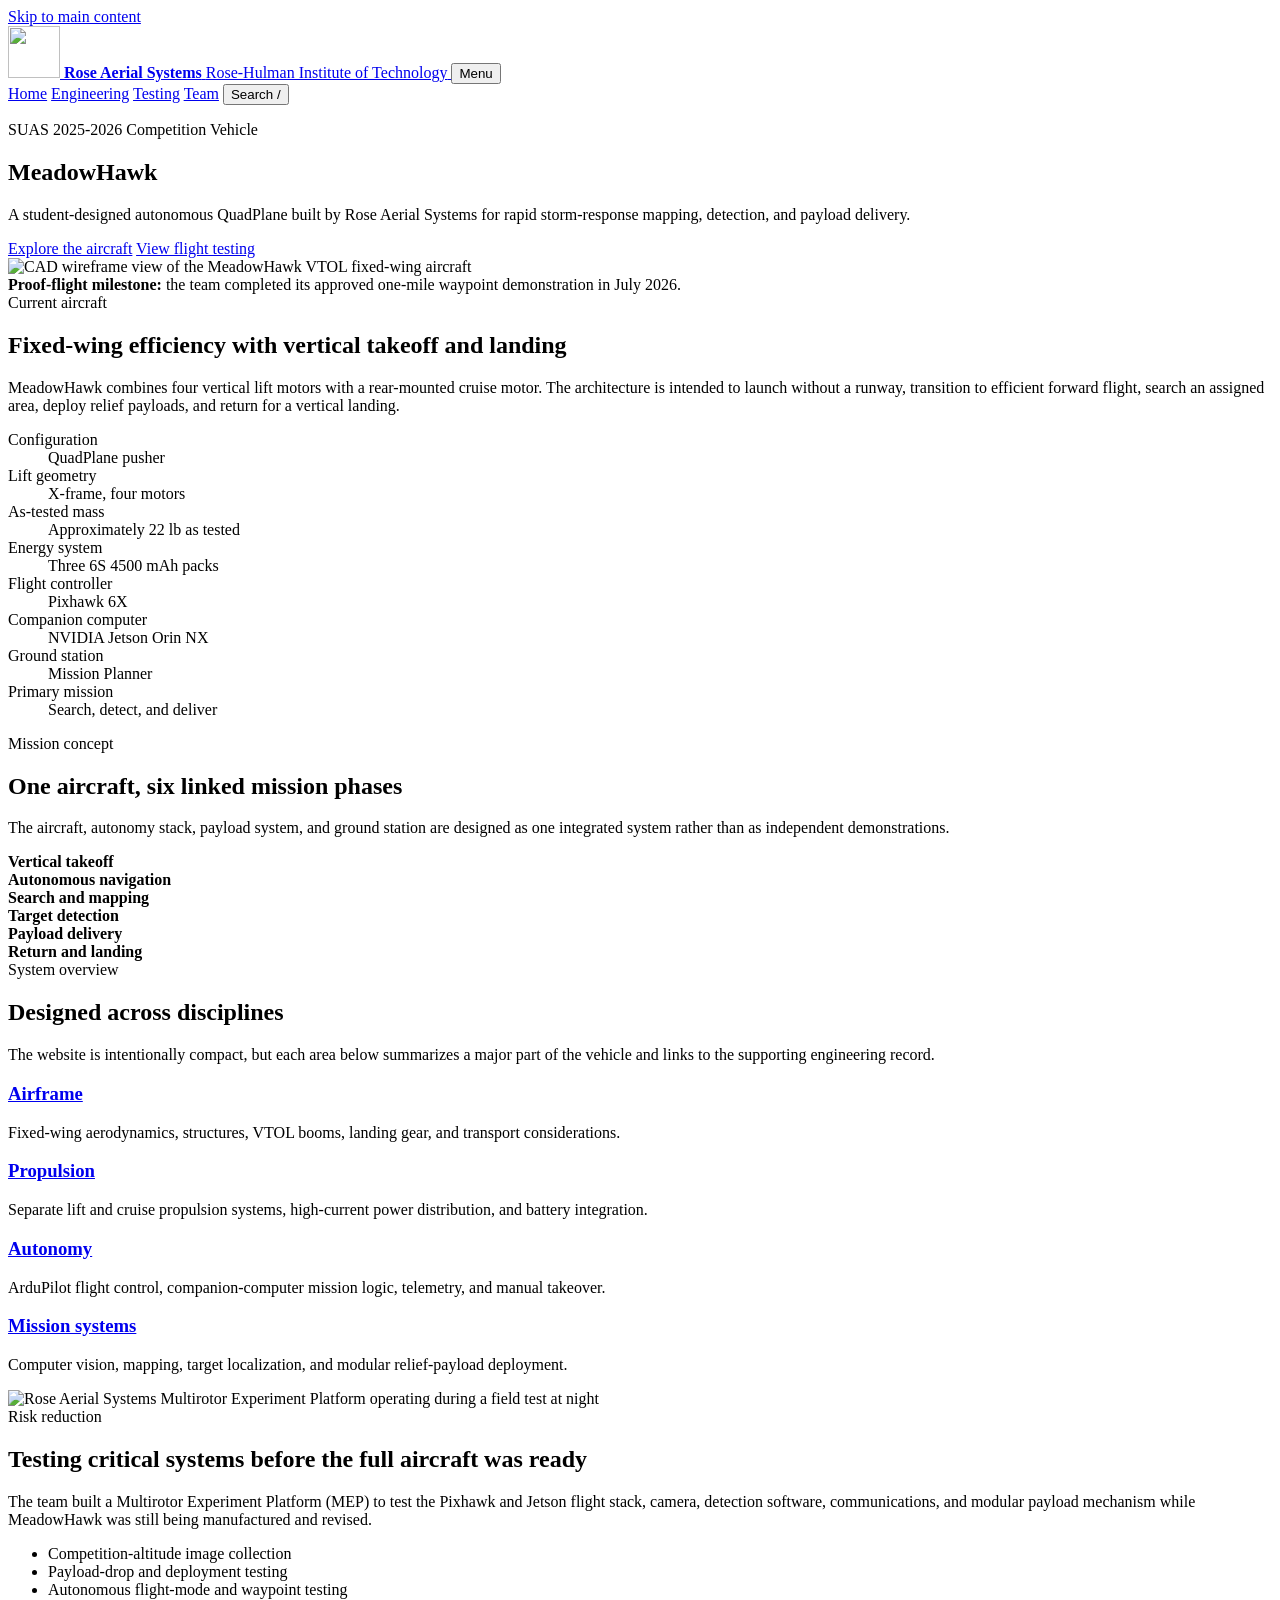
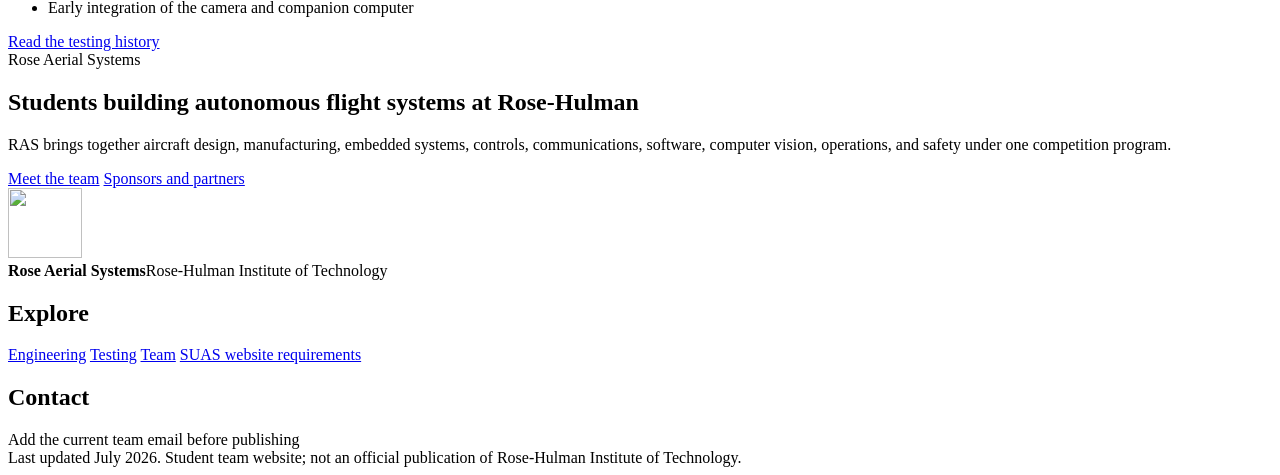
==== index.html @ 5d942a9e "Add files via upload" ====
<!doctype html>
<html lang="en">
<head>
  <meta charset="utf-8">
  <meta name="viewport" content="width=device-width, initial-scale=1">
  <meta name="description" content="Rose Aerial Systems and MeadowHawk, Rose-Hulman's autonomous VTOL aircraft for the 2026 Student Unmanned Aerial Systems Competition.">
  <meta name="theme-color" content="#080808">
  <title>Rose Aerial Systems | MeadowHawk</title>
  <link rel="icon" href="assets/img/favicon.png">
  <link rel="manifest" href="site.webmanifest">
  <link rel="stylesheet" href="assets/css/styles.css">
  <script src="assets/js/config.js" defer></script>
  <script src="assets/js/site.js" defer></script>
</head>
<body data-page="home">
  <a class="skip-link" href="#main-content">Skip to main content</a>

  <header class="site-header">
    <div class="header-inner">
      <a class="brand" href="index.html" aria-label="Rose Aerial Systems home">
        <img src="assets/img/logo-mark.png" alt="" width="52" height="52">
        <span class="brand-text">
          <strong>Rose Aerial Systems</strong>
          <span>Rose-Hulman Institute of Technology</span>
        </span>
      </a>
      <button class="nav-toggle" type="button" aria-expanded="false" aria-controls="main-navigation" data-nav-toggle>Menu</button>
      <nav class="main-nav" id="main-navigation" aria-label="Primary" data-main-nav>
        <a href="index.html" data-nav="home">Home</a>
        <a href="engineering.html" data-nav="engineering">Engineering</a>
        <a href="testing.html" data-nav="testing">Testing</a>
        <a href="team.html" data-nav="team">Team</a>
        <button class="search-button" type="button" data-open-search aria-label="Search this website">Search <span aria-hidden="true">/</span></button>
      </nav>
    </div>
  </header>

  <main id="main-content">
    <section class="hero" aria-labelledby="hero-title">
      <div class="hero-inner">
        <div class="hero-copy">
          <p class="eyebrow">SUAS <span data-config="season">2025-2026</span> Competition Vehicle</p>
          <h1 id="hero-title">Meadow<span class="accent">Hawk</span></h1>
          <p class="hero-lede">A student-designed autonomous QuadPlane built by Rose Aerial Systems for rapid storm-response mapping, detection, and payload delivery.</p>
          <div class="hero-actions">
            <a class="button" href="engineering.html">Explore the aircraft</a>
            <a class="button secondary" href="testing.html#proof-flight">View flight testing</a>
            <a class="button secondary" href="#" data-config-href="proofFlightUrl" data-optional-link hidden>Watch proof-of-flight video</a>
          </div>
        </div>
        <div class="hero-art">
          <img src="assets/img/aircraft-wireframe.png" alt="CAD wireframe view of the MeadowHawk VTOL fixed-wing aircraft" width="1455" height="1107">
          <div class="hero-badge"><strong>Proof-flight milestone:</strong> the team completed its approved one-mile waypoint demonstration in July 2026.</div>
        </div>
      </div>
    </section>

    <section class="section compact" id="aircraft" aria-labelledby="aircraft-title">
      <div class="container">
        <div class="section-heading">
          <span class="kicker">Current aircraft</span>
          <h2 id="aircraft-title">Fixed-wing efficiency with vertical takeoff and landing</h2>
          <p>MeadowHawk combines four vertical lift motors with a rear-mounted cruise motor. The architecture is intended to launch without a runway, transition to efficient forward flight, search an assigned area, deploy relief payloads, and return for a vertical landing.</p>
        </div>
        <dl class="spec-grid">
          <div class="spec"><dt>Configuration</dt><dd>QuadPlane pusher</dd></div>
          <div class="spec"><dt>Lift geometry</dt><dd>X-frame, four motors</dd></div>
          <div class="spec"><dt>As-tested mass</dt><dd data-config="currentWeight">Approximately 22 lb as tested</dd></div>
          <div class="spec"><dt>Energy system</dt><dd>Three 6S 4500 mAh packs</dd></div>
          <div class="spec"><dt>Flight controller</dt><dd>Pixhawk 6X</dd></div>
          <div class="spec"><dt>Companion computer</dt><dd>NVIDIA Jetson Orin NX</dd></div>
          <div class="spec"><dt>Ground station</dt><dd>Mission Planner</dd></div>
          <div class="spec"><dt>Primary mission</dt><dd>Search, detect, and deliver</dd></div>
        </dl>
      </div>
    </section>

    <section class="section dark" id="mission" aria-labelledby="mission-title">
      <div class="container">
        <div class="section-heading">
          <span class="kicker">Mission concept</span>
          <h2 id="mission-title">One aircraft, six linked mission phases</h2>
          <p>The aircraft, autonomy stack, payload system, and ground station are designed as one integrated system rather than as independent demonstrations.</p>
        </div>
        <div class="mission-flow" aria-label="MeadowHawk mission sequence">
          <div class="mission-step"><strong>Vertical takeoff</strong></div>
          <div class="mission-step"><strong>Autonomous navigation</strong></div>
          <div class="mission-step"><strong>Search and mapping</strong></div>
          <div class="mission-step"><strong>Target detection</strong></div>
          <div class="mission-step"><strong>Payload delivery</strong></div>
          <div class="mission-step"><strong>Return and landing</strong></div>
        </div>
      </div>
    </section>

    <section class="section" aria-labelledby="systems-title">
      <div class="container">
        <div class="section-heading">
          <span class="kicker">System overview</span>
          <h2 id="systems-title">Designed across disciplines</h2>
          <p>The website is intentionally compact, but each area below summarizes a major part of the vehicle and links to the supporting engineering record.</p>
        </div>
        <div class="grid four">
          <article class="card">
            <a class="stretched" href="engineering.html#airframe"><div class="card-icon"></div><h3>Airframe</h3></a>
            <p>Fixed-wing aerodynamics, structures, VTOL booms, landing gear, and transport considerations.</p>
          </article>
          <article class="card">
            <a class="stretched" href="engineering.html#propulsion"><div class="card-icon"></div><h3>Propulsion</h3></a>
            <p>Separate lift and cruise propulsion systems, high-current power distribution, and battery integration.</p>
          </article>
          <article class="card">
            <a class="stretched" href="engineering.html#avionics"><div class="card-icon"></div><h3>Autonomy</h3></a>
            <p>ArduPilot flight control, companion-computer mission logic, telemetry, and manual takeover.</p>
          </article>
          <article class="card">
            <a class="stretched" href="engineering.html#payload"><div class="card-icon"></div><h3>Mission systems</h3></a>
            <p>Computer vision, mapping, target localization, and modular relief-payload deployment.</p>
          </article>
        </div>
      </div>
    </section>

    <section class="section" aria-labelledby="evidence-title">
      <div class="container split">
        <div class="media-frame">
          <img src="assets/img/mep-flight.jpg" alt="Rose Aerial Systems Multirotor Experiment Platform operating during a field test at night" width="1200" height="677" loading="lazy">
        </div>
        <div>
          <span class="kicker">Risk reduction</span>
          <h2 id="evidence-title">Testing critical systems before the full aircraft was ready</h2>
          <p>The team built a Multirotor Experiment Platform (MEP) to test the Pixhawk and Jetson flight stack, camera, detection software, communications, and modular payload mechanism while MeadowHawk was still being manufactured and revised.</p>
          <ul class="check-list">
            <li>Competition-altitude image collection</li>
            <li>Payload-drop and deployment testing</li>
            <li>Autonomous flight-mode and waypoint testing</li>
            <li>Early integration of the camera and companion computer</li>
          </ul>
          <a class="button dark" href="testing.html">Read the testing history</a>
        </div>
      </div>
    </section>

    <section class="section rose" aria-labelledby="team-cta-title">
      <div class="container split">
        <div>
          <span class="kicker">Rose Aerial Systems</span>
          <h2 id="team-cta-title">Students building autonomous flight systems at Rose-Hulman</h2>
          <p>RAS brings together aircraft design, manufacturing, embedded systems, controls, communications, software, computer vision, operations, and safety under one competition program.</p>
        </div>
        <div class="button-row">
          <a class="button light" href="team.html">Meet the team</a>
          <a class="button secondary" href="team.html#sponsors">Sponsors and partners</a>
        </div>
      </div>
    </section>
  </main>

  <footer class="site-footer">
    <div class="container">
      <div class="footer-grid">
        <div class="footer-brand">
          <img src="assets/img/logo-mark.png" alt="" width="74" height="70">
          <div><strong>Rose Aerial Systems</strong><span>Rose-Hulman Institute of Technology</span></div>
        </div>
        <div class="footer-links">
          <h2>Explore</h2>
          <a href="engineering.html">Engineering</a>
          <a href="testing.html">Testing</a>
          <a href="team.html">Team</a>
          <a href="https://robonation.gitbook.io/suas-resources/2026-team-handbook/section-2-design-documentation/2.4-team-website">SUAS website requirements</a>
        </div>
        <div class="footer-links">
          <h2>Contact</h2>
          <a data-email-link>Add the current team email before publishing</a>
          <a href="#" data-config-href="githubUrl" data-optional-link hidden>GitHub</a>
          <a href="#" data-config-href="instagramUrl" data-optional-link hidden>Instagram</a>
          <a href="#" data-config-href="linkedinUrl" data-optional-link hidden>LinkedIn</a>
        </div>
      </div>
      <div class="footer-bottom">Last updated <span data-config="lastUpdated">July 2026</span>. Student team website; not an official publication of Rose-Hulman Institute of Technology.</div>
    </div>
  </footer>

  <dialog class="search-dialog" data-search-dialog aria-labelledby="search-title">
    <div class="search-header">
      <label id="search-title" for="site-search"><strong>Search this website</strong></label>
      <input id="site-search" type="search" placeholder="Try “payload,” “SITL,” or “Pixhawk”" data-search-input>
      <button class="search-close" type="button" data-close-search aria-label="Close search">×</button>
    </div>
    <ul class="search-results" data-search-results></ul>
  </dialog>
</body>
</html>
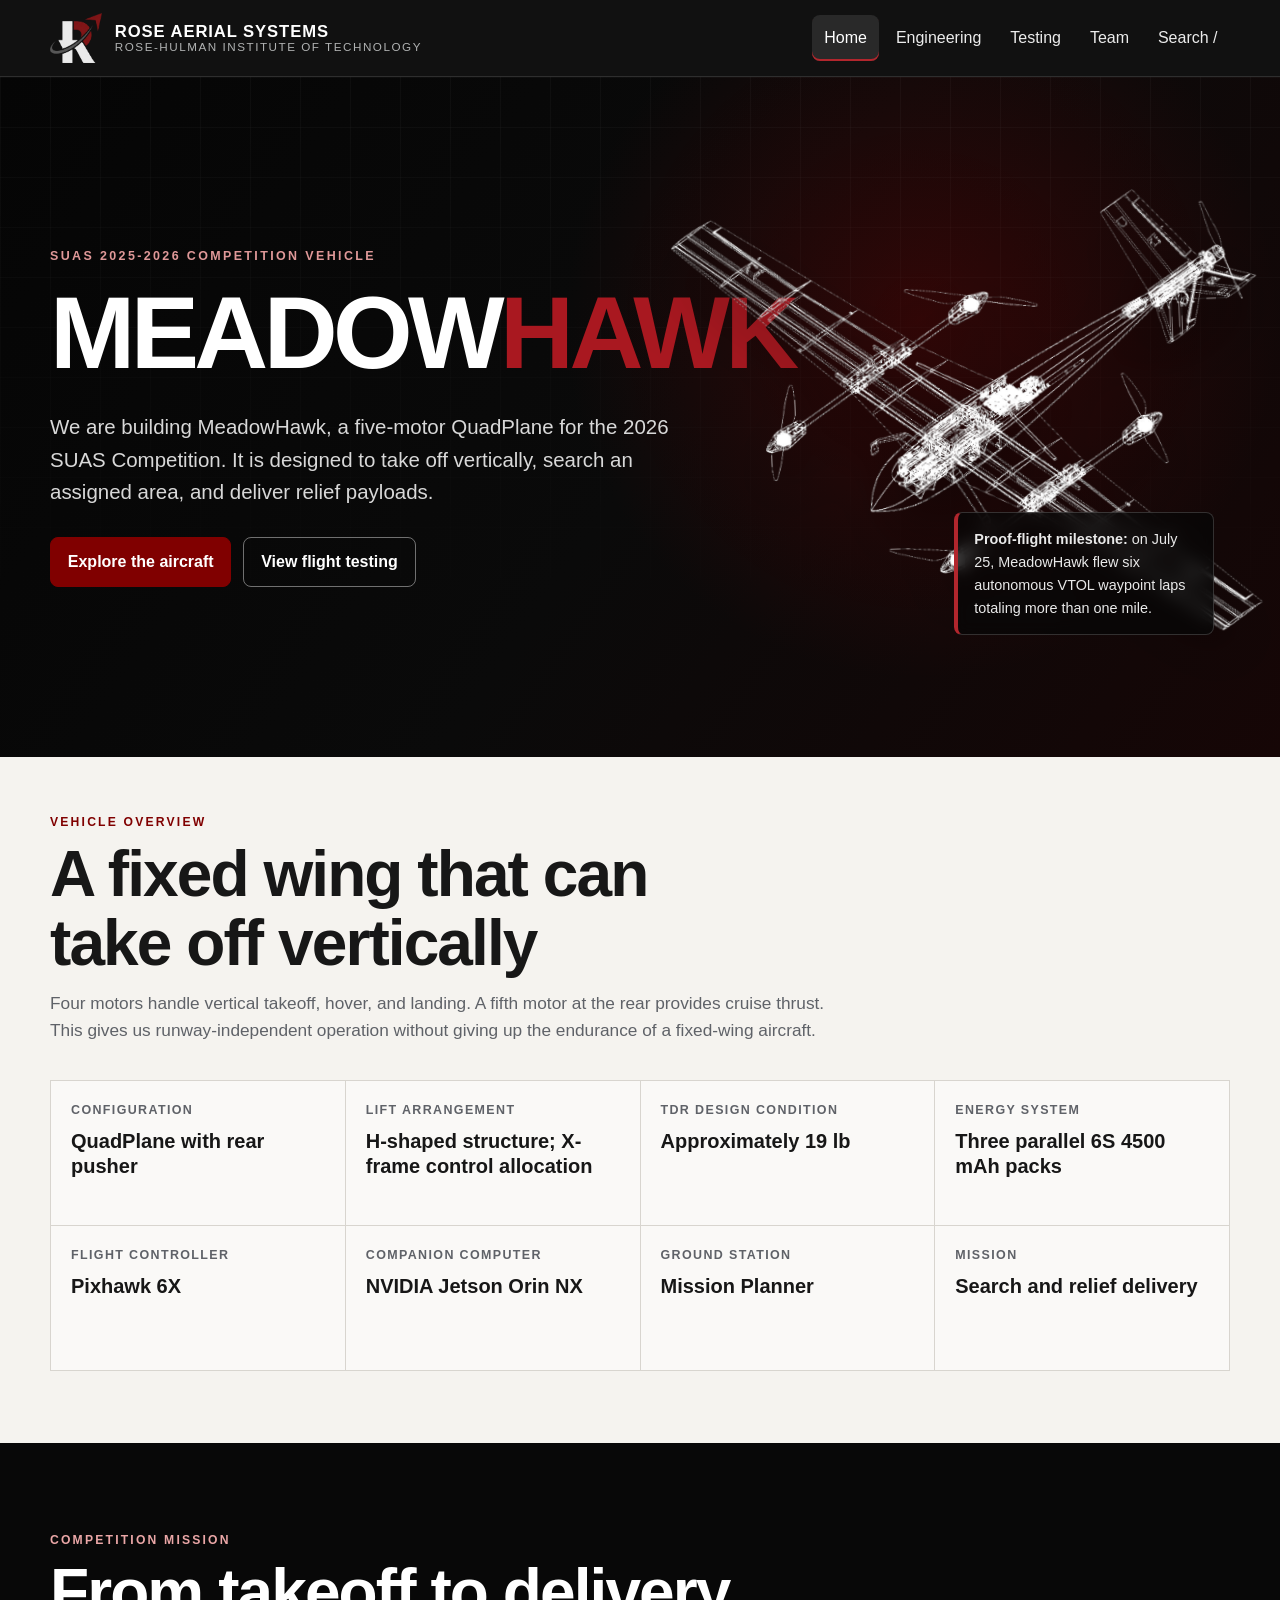
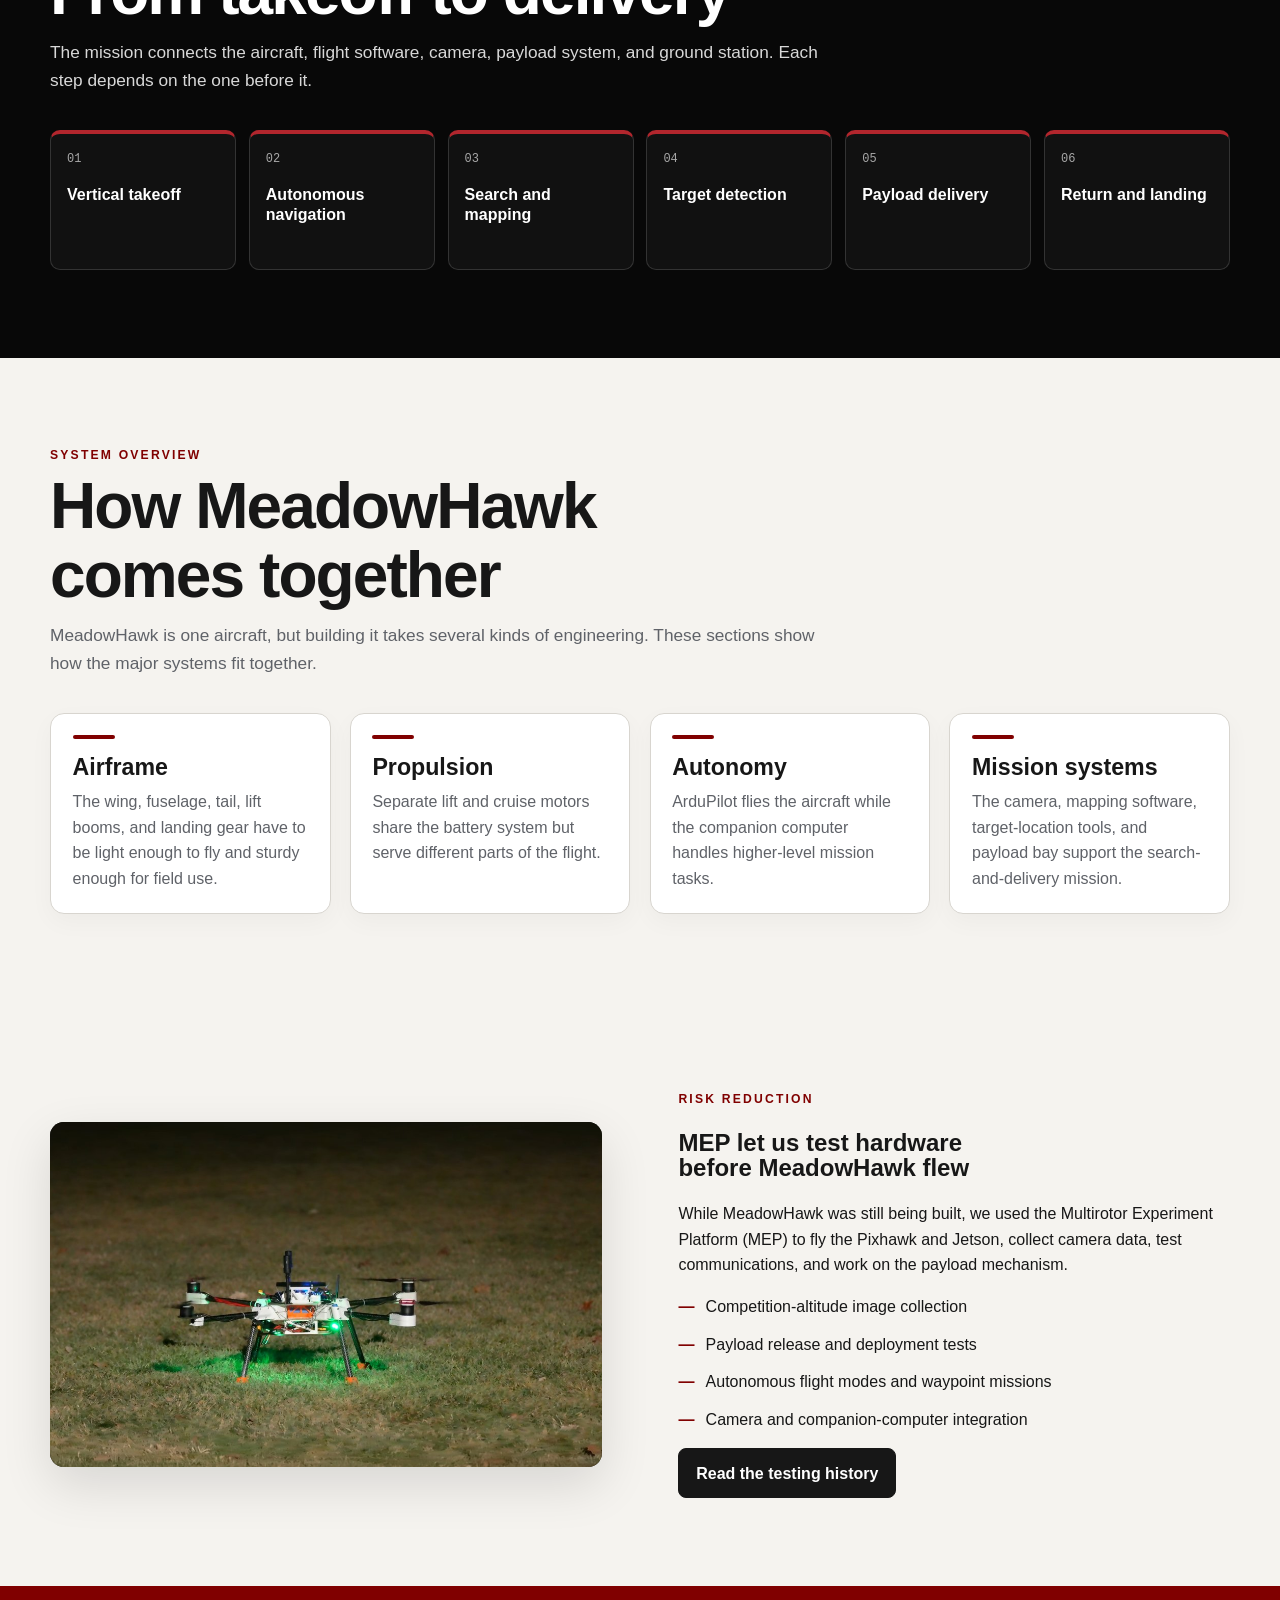
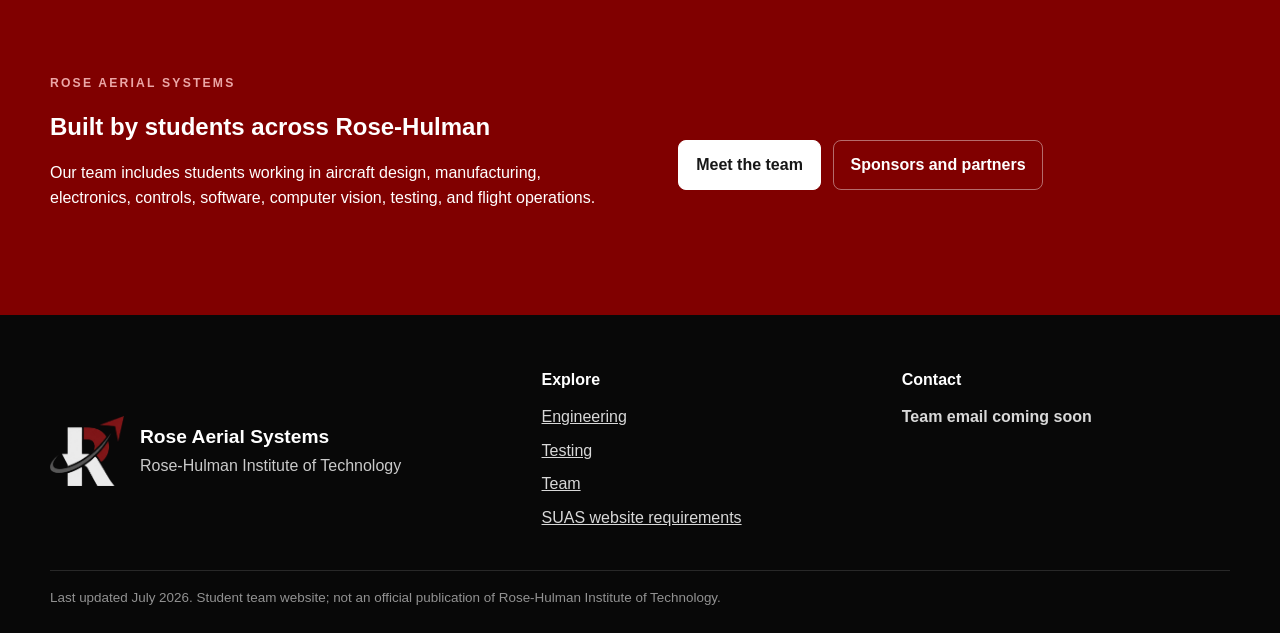
==== commit 9013a86f: "RASWEB REV_1 Minor website modifications" ====
--- a/index.html
+++ b/index.html
@@ -3,7 +3,7 @@
 <head>
   <meta charset="utf-8">
   <meta name="viewport" content="width=device-width, initial-scale=1">
-  <meta name="description" content="Rose Aerial Systems and MeadowHawk, Rose-Hulman's autonomous VTOL aircraft for the 2026 Student Unmanned Aerial Systems Competition.">
+  <meta name="description" content="Rose Aerial Systems is building MeadowHawk, a student-designed VTOL aircraft for the 2026 Student Unmanned Aerial Systems Competition.">
   <meta name="theme-color" content="#080808">
   <title>Rose Aerial Systems | MeadowHawk</title>
   <link rel="icon" href="assets/img/favicon.png">
@@ -41,7 +41,7 @@
         <div class="hero-copy">
           <p class="eyebrow">SUAS <span data-config="season">2025-2026</span> Competition Vehicle</p>
           <h1 id="hero-title">Meadow<span class="accent">Hawk</span></h1>
-          <p class="hero-lede">A student-designed autonomous QuadPlane built by Rose Aerial Systems for rapid storm-response mapping, detection, and payload delivery.</p>
+          <p class="hero-lede">We are building MeadowHawk, a five-motor QuadPlane for the 2026 SUAS Competition. It is designed to take off vertically, search an assigned area, and deliver relief payloads.</p>
           <div class="hero-actions">
             <a class="button" href="engineering.html">Explore the aircraft</a>
             <a class="button secondary" href="testing.html#proof-flight">View flight testing</a>
@@ -50,7 +50,7 @@
         </div>
         <div class="hero-art">
           <img src="assets/img/aircraft-wireframe.png" alt="CAD wireframe view of the MeadowHawk VTOL fixed-wing aircraft" width="1455" height="1107">
-          <div class="hero-badge"><strong>Proof-flight milestone:</strong> the team completed its approved one-mile waypoint demonstration in July 2026.</div>
+          <div class="hero-badge"><strong>Proof-flight milestone:</strong> on July 25, MeadowHawk flew six autonomous VTOL waypoint laps totaling more than one mile.</div>
         </div>
       </div>
     </section>
@@ -58,19 +58,19 @@
     <section class="section compact" id="aircraft" aria-labelledby="aircraft-title">
       <div class="container">
         <div class="section-heading">
-          <span class="kicker">Current aircraft</span>
-          <h2 id="aircraft-title">Fixed-wing efficiency with vertical takeoff and landing</h2>
-          <p>MeadowHawk combines four vertical lift motors with a rear-mounted cruise motor. The architecture is intended to launch without a runway, transition to efficient forward flight, search an assigned area, deploy relief payloads, and return for a vertical landing.</p>
+          <span class="kicker">Vehicle overview</span>
+          <h2 id="aircraft-title">A fixed wing that can take off vertically</h2>
+          <p>Four motors handle vertical takeoff, hover, and landing. A fifth motor at the rear provides cruise thrust. This gives us runway-independent operation without giving up the endurance of a fixed-wing aircraft.</p>
         </div>
         <dl class="spec-grid">
-          <div class="spec"><dt>Configuration</dt><dd>QuadPlane pusher</dd></div>
-          <div class="spec"><dt>Lift geometry</dt><dd>X-frame, four motors</dd></div>
-          <div class="spec"><dt>As-tested mass</dt><dd data-config="currentWeight">Approximately 22 lb as tested</dd></div>
-          <div class="spec"><dt>Energy system</dt><dd>Three 6S 4500 mAh packs</dd></div>
+          <div class="spec"><dt>Configuration</dt><dd>QuadPlane with rear pusher</dd></div>
+          <div class="spec"><dt>Lift arrangement</dt><dd>H-shaped structure; X-frame control allocation</dd></div>
+          <div class="spec"><dt>TDR design condition</dt><dd data-config="designWeight">Approximately 19 lb</dd></div>
+          <div class="spec"><dt>Energy system</dt><dd>Three parallel 6S 4500 mAh packs</dd></div>
           <div class="spec"><dt>Flight controller</dt><dd>Pixhawk 6X</dd></div>
           <div class="spec"><dt>Companion computer</dt><dd>NVIDIA Jetson Orin NX</dd></div>
           <div class="spec"><dt>Ground station</dt><dd>Mission Planner</dd></div>
-          <div class="spec"><dt>Primary mission</dt><dd>Search, detect, and deliver</dd></div>
+          <div class="spec"><dt>Mission</dt><dd>Search and relief delivery</dd></div>
         </dl>
       </div>
     </section>
@@ -78,9 +78,9 @@
     <section class="section dark" id="mission" aria-labelledby="mission-title">
       <div class="container">
         <div class="section-heading">
-          <span class="kicker">Mission concept</span>
-          <h2 id="mission-title">One aircraft, six linked mission phases</h2>
-          <p>The aircraft, autonomy stack, payload system, and ground station are designed as one integrated system rather than as independent demonstrations.</p>
+          <span class="kicker">Competition mission</span>
+          <h2 id="mission-title">From takeoff to delivery</h2>
+          <p>The mission connects the aircraft, flight software, camera, payload system, and ground station. Each step depends on the one before it.</p>
         </div>
         <div class="mission-flow" aria-label="MeadowHawk mission sequence">
           <div class="mission-step"><strong>Vertical takeoff</strong></div>
@@ -97,25 +97,25 @@
       <div class="container">
         <div class="section-heading">
           <span class="kicker">System overview</span>
-          <h2 id="systems-title">Designed across disciplines</h2>
-          <p>The website is intentionally compact, but each area below summarizes a major part of the vehicle and links to the supporting engineering record.</p>
+          <h2 id="systems-title">How MeadowHawk comes together</h2>
+          <p>MeadowHawk is one aircraft, but building it takes several kinds of engineering. These sections show how the major systems fit together.</p>
         </div>
         <div class="grid four">
           <article class="card">
             <a class="stretched" href="engineering.html#airframe"><div class="card-icon"></div><h3>Airframe</h3></a>
-            <p>Fixed-wing aerodynamics, structures, VTOL booms, landing gear, and transport considerations.</p>
+            <p>The wing, fuselage, tail, lift booms, and landing gear have to be light enough to fly and sturdy enough for field use.</p>
           </article>
           <article class="card">
             <a class="stretched" href="engineering.html#propulsion"><div class="card-icon"></div><h3>Propulsion</h3></a>
-            <p>Separate lift and cruise propulsion systems, high-current power distribution, and battery integration.</p>
+            <p>Separate lift and cruise motors share the battery system but serve different parts of the flight.</p>
           </article>
           <article class="card">
             <a class="stretched" href="engineering.html#avionics"><div class="card-icon"></div><h3>Autonomy</h3></a>
-            <p>ArduPilot flight control, companion-computer mission logic, telemetry, and manual takeover.</p>
+            <p>ArduPilot flies the aircraft while the companion computer handles higher-level mission tasks.</p>
           </article>
           <article class="card">
             <a class="stretched" href="engineering.html#payload"><div class="card-icon"></div><h3>Mission systems</h3></a>
-            <p>Computer vision, mapping, target localization, and modular relief-payload deployment.</p>
+            <p>The camera, mapping software, target-location tools, and payload bay support the search-and-delivery mission.</p>
           </article>
         </div>
       </div>
@@ -128,13 +128,13 @@
         </div>
         <div>
           <span class="kicker">Risk reduction</span>
-          <h2 id="evidence-title">Testing critical systems before the full aircraft was ready</h2>
-          <p>The team built a Multirotor Experiment Platform (MEP) to test the Pixhawk and Jetson flight stack, camera, detection software, communications, and modular payload mechanism while MeadowHawk was still being manufactured and revised.</p>
+          <h2 id="evidence-title">MEP let us test hardware before MeadowHawk flew</h2>
+          <p>While MeadowHawk was still being built, we used the Multirotor Experiment Platform (MEP) to fly the Pixhawk and Jetson, collect camera data, test communications, and work on the payload mechanism.</p>
           <ul class="check-list">
             <li>Competition-altitude image collection</li>
-            <li>Payload-drop and deployment testing</li>
-            <li>Autonomous flight-mode and waypoint testing</li>
-            <li>Early integration of the camera and companion computer</li>
+            <li>Payload release and deployment tests</li>
+            <li>Autonomous flight modes and waypoint missions</li>
+            <li>Camera and companion-computer integration</li>
           </ul>
           <a class="button dark" href="testing.html">Read the testing history</a>
         </div>
@@ -145,8 +145,8 @@
       <div class="container split">
         <div>
           <span class="kicker">Rose Aerial Systems</span>
-          <h2 id="team-cta-title">Students building autonomous flight systems at Rose-Hulman</h2>
-          <p>RAS brings together aircraft design, manufacturing, embedded systems, controls, communications, software, computer vision, operations, and safety under one competition program.</p>
+          <h2 id="team-cta-title">Built by students across Rose-Hulman</h2>
+          <p>Our team includes students working in aircraft design, manufacturing, electronics, controls, software, computer vision, testing, and flight operations.</p>
         </div>
         <div class="button-row">
           <a class="button light" href="team.html">Meet the team</a>
@@ -172,7 +172,7 @@
         </div>
         <div class="footer-links">
           <h2>Contact</h2>
-          <a data-email-link>Add the current team email before publishing</a>
+          <a data-email-link>Team email coming soon</a>
           <a href="#" data-config-href="githubUrl" data-optional-link hidden>GitHub</a>
           <a href="#" data-config-href="instagramUrl" data-optional-link hidden>Instagram</a>
           <a href="#" data-config-href="linkedinUrl" data-optional-link hidden>LinkedIn</a>
--- a/assets/css/styles.css
+++ b/assets/css/styles.css
@@ -0,0 +1,495 @@
+:root {
+  --rose: #800000;
+  --rose-light: #b2262d;
+  --black: #080808;
+  --ink: #171717;
+  --muted: #5f6268;
+  --cool-gray: #b1b3b3;
+  --paper: #f5f3ef;
+  --white: #ffffff;
+  --line: #d8d5cf;
+  --max: 1180px;
+  --radius: 14px;
+  --shadow: 0 18px 50px rgba(0, 0, 0, 0.12);
+}
+
+* { box-sizing: border-box; }
+[hidden] { display: none !important; }
+html { scroll-behavior: smooth; }
+body {
+  margin: 0;
+  color: var(--ink);
+  background: var(--paper);
+  font-family: Inter, "Segoe UI", Roboto, Helvetica, Arial, sans-serif;
+  line-height: 1.6;
+}
+img { max-width: 100%; height: auto; display: block; }
+a { color: var(--rose); }
+a:hover { text-decoration-thickness: 2px; }
+button, input { font: inherit; }
+
+.skip-link {
+  position: fixed;
+  left: 1rem;
+  top: -6rem;
+  z-index: 1000;
+  padding: .75rem 1rem;
+  color: var(--white);
+  background: var(--rose);
+  border-radius: 0 0 8px 8px;
+}
+.skip-link:focus { top: 0; }
+
+.site-header {
+  position: sticky;
+  top: 0;
+  z-index: 50;
+  color: var(--white);
+  background: rgba(8, 8, 8, .96);
+  border-bottom: 1px solid rgba(255,255,255,.12);
+  backdrop-filter: blur(12px);
+}
+.header-inner {
+  width: min(var(--max), calc(100% - 2rem));
+  min-height: 76px;
+  margin: auto;
+  display: flex;
+  align-items: center;
+  justify-content: space-between;
+  gap: 1.5rem;
+}
+.brand {
+  display: inline-flex;
+  align-items: center;
+  gap: .8rem;
+  color: var(--white);
+  text-decoration: none;
+  min-width: 0;
+}
+.brand img { width: 52px; height: 52px; object-fit: contain; }
+.brand-text { display: grid; line-height: 1.08; }
+.brand-text strong {
+  font-family: "Arial Narrow", "Segoe UI", sans-serif;
+  font-size: 1.04rem;
+  letter-spacing: .055em;
+  text-transform: uppercase;
+}
+.brand-text span {
+  color: var(--cool-gray);
+  font-size: .73rem;
+  letter-spacing: .13em;
+  text-transform: uppercase;
+}
+.main-nav { display: flex; align-items: center; gap: .25rem; }
+.main-nav a, .search-button {
+  padding: .65rem .78rem;
+  color: #ececec;
+  background: transparent;
+  border: 0;
+  border-radius: 8px;
+  text-decoration: none;
+  cursor: pointer;
+}
+.main-nav a:hover, .main-nav a[aria-current="page"], .search-button:hover {
+  color: var(--white);
+  background: rgba(255,255,255,.1);
+}
+.main-nav a[aria-current="page"] { box-shadow: inset 0 -2px var(--rose-light); }
+.nav-toggle {
+  display: none;
+  width: 44px;
+  height: 44px;
+  color: var(--white);
+  background: transparent;
+  border: 1px solid rgba(255,255,255,.25);
+  border-radius: 8px;
+}
+
+.hero {
+  position: relative;
+  overflow: hidden;
+  min-height: 680px;
+  color: var(--white);
+  background:
+    radial-gradient(circle at 72% 36%, rgba(128,0,0,.32), transparent 35%),
+    linear-gradient(125deg, #050505 0%, #0a0a0a 52%, #160606 100%);
+}
+.hero::after {
+  content: "";
+  position: absolute;
+  inset: 0;
+  pointer-events: none;
+  opacity: .14;
+  background-image:
+    linear-gradient(rgba(255,255,255,.22) 1px, transparent 1px),
+    linear-gradient(90deg, rgba(255,255,255,.22) 1px, transparent 1px);
+  background-size: 50px 50px;
+  mask-image: linear-gradient(to bottom, black, transparent 85%);
+}
+.hero-inner {
+  position: relative;
+  z-index: 2;
+  width: min(var(--max), calc(100% - 2rem));
+  min-height: 680px;
+  margin: auto;
+  display: grid;
+  grid-template-columns: .9fr 1.25fr;
+  align-items: center;
+  gap: 2rem;
+}
+.hero-copy { padding: 5rem 0; }
+.eyebrow {
+  margin: 0 0 .7rem;
+  color: #df9898;
+  font-size: .78rem;
+  font-weight: 800;
+  letter-spacing: .19em;
+  text-transform: uppercase;
+}
+h1, h2, h3 {
+  font-family: "Arial Narrow", "Roboto Condensed", "Segoe UI", sans-serif;
+  line-height: 1.08;
+  text-wrap: balance;
+}
+h1 {
+  max-width: 11ch;
+  margin: 0;
+  font-size: clamp(3.3rem, 8vw, 7rem);
+  letter-spacing: -.045em;
+  text-transform: uppercase;
+}
+h1 .accent { color: #a91820; }
+.hero-lede {
+  max-width: 670px;
+  margin: 1.4rem 0 0;
+  color: #d8d8d8;
+  font-size: clamp(1.05rem, 2vw, 1.28rem);
+}
+.hero-actions, .button-row {
+  display: flex;
+  flex-wrap: wrap;
+  gap: .75rem;
+  margin-top: 1.75rem;
+}
+.button {
+  display: inline-flex;
+  align-items: center;
+  justify-content: center;
+  min-height: 46px;
+  padding: .7rem 1.05rem;
+  color: var(--white);
+  background: var(--rose);
+  border: 1px solid var(--rose);
+  border-radius: 8px;
+  font-weight: 750;
+  text-decoration: none;
+}
+.button:hover { background: #990a0a; }
+.button.secondary { color: var(--white); background: transparent; border-color: rgba(255,255,255,.42); }
+.button.secondary:hover { background: rgba(255,255,255,.1); }
+.button.dark { color: var(--white); background: var(--ink); border-color: var(--ink); }
+.button.light { color: var(--ink); background: var(--white); border-color: var(--white); }
+.hero-art {
+  position: relative;
+  min-height: 520px;
+  display: grid;
+  place-items: center;
+}
+.hero-art img {
+  width: min(900px, 112%);
+  max-width: none;
+  filter: drop-shadow(0 30px 30px rgba(0,0,0,.6));
+  transform: rotate(-2deg);
+}
+.hero-badge {
+  position: absolute;
+  right: 3%;
+  bottom: 8%;
+  max-width: 260px;
+  padding: .9rem 1rem;
+  color: #e9e9e9;
+  background: rgba(8,8,8,.74);
+  border: 1px solid rgba(255,255,255,.17);
+  border-left: 4px solid var(--rose-light);
+  border-radius: 8px;
+  font-size: .9rem;
+  backdrop-filter: blur(8px);
+}
+
+main section { scroll-margin-top: 90px; }
+.section { padding: 5.5rem 0; }
+.section.compact { padding: 3.5rem 0; }
+.section.dark { color: var(--white); background: var(--black); }
+.section.rose { color: var(--white); background: var(--rose); }
+.container { width: min(var(--max), calc(100% - 2rem)); margin: auto; }
+.section-heading {
+  max-width: 800px;
+  margin-bottom: 2.2rem;
+}
+.section-heading h2 {
+  margin: 0 0 .75rem;
+  font-size: clamp(2.2rem, 5vw, 4rem);
+  letter-spacing: -.03em;
+}
+.section-heading p { margin: 0; color: var(--muted); font-size: 1.08rem; }
+.dark .section-heading p, .rose .section-heading p { color: #d8d8d8; }
+.kicker {
+  display: block;
+  margin-bottom: .45rem;
+  color: var(--rose);
+  font-size: .76rem;
+  font-weight: 850;
+  letter-spacing: .18em;
+  text-transform: uppercase;
+}
+.dark .kicker, .rose .kicker { color: #eba7a7; }
+
+.grid { display: grid; gap: 1.2rem; }
+.grid.two { grid-template-columns: repeat(2, minmax(0, 1fr)); }
+.grid.three { grid-template-columns: repeat(3, minmax(0, 1fr)); }
+.grid.four { grid-template-columns: repeat(4, minmax(0, 1fr)); }
+.card {
+  padding: 1.35rem;
+  background: var(--white);
+  border: 1px solid var(--line);
+  border-radius: var(--radius);
+  box-shadow: 0 8px 25px rgba(0,0,0,.035);
+}
+.card h3 { margin: .15rem 0 .55rem; font-size: 1.45rem; }
+.card p { margin: 0; color: var(--muted); }
+.card a.stretched { color: inherit; text-decoration: none; }
+.card a.stretched:hover h3 { color: var(--rose); }
+.card-icon {
+  width: 42px;
+  height: 4px;
+  margin-bottom: 1rem;
+  background: var(--rose);
+  border-radius: 99px;
+}
+.dark .card { background: #121212; border-color: #292929; }
+.dark .card p { color: #c6c6c6; }
+
+.spec-grid {
+  display: grid;
+  grid-template-columns: repeat(4, minmax(0,1fr));
+  border-top: 1px solid var(--line);
+  border-left: 1px solid var(--line);
+}
+.spec {
+  min-height: 145px;
+  padding: 1.25rem;
+  background: rgba(255,255,255,.48);
+  border-right: 1px solid var(--line);
+  border-bottom: 1px solid var(--line);
+}
+.spec dt { color: var(--muted); font-size: .78rem; font-weight: 800; letter-spacing: .11em; text-transform: uppercase; }
+.spec dd { margin: .5rem 0 0; font-size: 1.25rem; font-weight: 800; line-height: 1.25; }
+
+.mission-flow {
+  display: grid;
+  grid-template-columns: repeat(6, minmax(0,1fr));
+  gap: .8rem;
+  counter-reset: mission;
+}
+.mission-step {
+  position: relative;
+  min-height: 140px;
+  padding: 1rem;
+  background: #111;
+  border: 1px solid #333;
+  border-top: 4px solid var(--rose-light);
+  border-radius: 10px;
+  counter-increment: mission;
+}
+.mission-step::before {
+  content: "0" counter(mission);
+  display: block;
+  margin-bottom: 1rem;
+  color: #a8a8a8;
+  font-family: ui-monospace, SFMono-Regular, Consolas, monospace;
+  font-size: .75rem;
+}
+.mission-step strong { display: block; line-height: 1.25; }
+
+.split {
+  display: grid;
+  grid-template-columns: 1fr 1fr;
+  align-items: center;
+  gap: clamp(2rem, 6vw, 5rem);
+}
+.media-frame {
+  overflow: hidden;
+  background: #111;
+  border-radius: var(--radius);
+  box-shadow: var(--shadow);
+}
+.media-frame img { width: 100%; aspect-ratio: 16 / 10; object-fit: cover; }
+.media-frame.tall img { aspect-ratio: 4/5; }
+.caption { margin: .7rem 0 0; color: var(--muted); font-size: .9rem; }
+.check-list { padding: 0; list-style: none; }
+.check-list li { position: relative; margin: .75rem 0; padding-left: 1.7rem; }
+.check-list li::before { content: "—"; position: absolute; left: 0; color: var(--rose); font-weight: 900; }
+
+.callout {
+  padding: clamp(1.4rem, 4vw, 2.5rem);
+  background: var(--white);
+  border: 1px solid var(--line);
+  border-left: 6px solid var(--rose);
+  border-radius: var(--radius);
+}
+.callout h2, .callout h3 { margin-top: 0; }
+.callout p:last-child { margin-bottom: 0; }
+.callout.dark-callout { color: var(--white); background: #111; border-color: #333; border-left-color: var(--rose-light); }
+
+.page-hero {
+  padding: 6.5rem 0 4.5rem;
+  color: var(--white);
+  background:
+    radial-gradient(circle at 85% 0%, rgba(128,0,0,.42), transparent 33%),
+    var(--black);
+}
+.page-hero h1 { max-width: 14ch; font-size: clamp(3rem, 7vw, 6rem); }
+.page-hero p { max-width: 760px; color: #d0d0d0; font-size: 1.15rem; }
+.breadcrumb { margin-bottom: 1.5rem; color: #bdbdbd; font-size: .9rem; }
+.breadcrumb a { color: #e4b0b0; }
+
+.subnav {
+  position: sticky;
+  top: 76px;
+  z-index: 20;
+  overflow-x: auto;
+  background: var(--white);
+  border-bottom: 1px solid var(--line);
+}
+.subnav .container { display: flex; gap: .25rem; }
+.subnav a { white-space: nowrap; padding: .85rem .9rem; color: var(--ink); text-decoration: none; }
+.subnav a:hover { color: var(--rose); background: #f3efeb; }
+
+.timeline { position: relative; margin-left: .5rem; padding-left: 2.2rem; border-left: 2px solid #c9c5bf; }
+.timeline-entry { position: relative; margin: 0 0 3.2rem; }
+.timeline-entry::before {
+  content: "";
+  position: absolute;
+  left: calc(-2.2rem - 7px);
+  top: .25rem;
+  width: 12px;
+  height: 12px;
+  background: var(--rose);
+  border: 3px solid var(--paper);
+  border-radius: 50%;
+}
+.timeline-entry time { color: var(--rose); font-size: .78rem; font-weight: 850; letter-spacing: .12em; text-transform: uppercase; }
+.timeline-entry h2 { margin: .35rem 0 .55rem; font-size: clamp(1.7rem, 4vw, 2.6rem); }
+.timeline-entry p { max-width: 850px; }
+.timeline-media { margin-top: 1.2rem; max-width: 800px; }
+
+.roster-card { display: grid; grid-template-columns: 64px 1fr; gap: 1rem; align-items: center; }
+.avatar { width: 64px; height: 64px; display: grid; place-items: center; color: var(--white); background: var(--rose); border-radius: 50%; font-weight: 850; }
+.roster-card h3 { margin: 0; }
+.roster-card p { margin: .2rem 0 0; }
+
+.sponsor-grid {
+  display: grid;
+  grid-template-columns: repeat(4, minmax(0,1fr));
+  gap: 1rem;
+}
+.sponsor-placeholder {
+  min-height: 130px;
+  display: grid;
+  place-items: center;
+  padding: 1rem;
+  color: var(--muted);
+  background: var(--white);
+  border: 1px dashed #aaa;
+  border-radius: 12px;
+  text-align: center;
+}
+
+.notice {
+  margin: 1rem 0 2rem;
+  padding: 1rem 1.2rem;
+  color: #5d2700;
+  background: #fff2dc;
+  border: 1px solid #e4b36f;
+  border-radius: 10px;
+}
+.needs-edit { color: #8b2f00; font-weight: 800; }
+
+.site-footer { padding: 3.5rem 0 1.5rem; color: #cacaca; background: #080808; }
+.footer-grid { display: grid; grid-template-columns: 1.4fr 1fr 1fr; gap: 2rem; }
+.footer-brand { display: flex; align-items: center; gap: 1rem; }
+.footer-brand img { width: 74px; }
+.footer-brand strong { display: block; color: var(--white); font-size: 1.2rem; }
+.footer-links { display: grid; gap: .5rem; align-content: start; }
+.footer-links h2 { margin: 0 0 .5rem; color: var(--white); font-size: 1rem; }
+.footer-links a { color: #d8d8d8; }
+.footer-bottom { margin-top: 2.5rem; padding-top: 1rem; border-top: 1px solid #282828; color: #929292; font-size: .84rem; }
+
+.search-dialog {
+  width: min(720px, calc(100% - 2rem));
+  max-height: min(760px, calc(100vh - 2rem));
+  padding: 0;
+  color: var(--ink);
+  background: var(--white);
+  border: 0;
+  border-radius: 14px;
+  box-shadow: 0 24px 80px rgba(0,0,0,.42);
+}
+.search-dialog::backdrop { background: rgba(0,0,0,.72); }
+.search-header { display: flex; align-items: center; gap: 1rem; padding: 1rem; border-bottom: 1px solid var(--line); }
+.search-header input { flex: 1; padding: .75rem .85rem; border: 1px solid #aaa; border-radius: 8px; }
+.search-close { width: 42px; height: 42px; background: transparent; border: 1px solid #bbb; border-radius: 8px; cursor: pointer; }
+.search-results { margin: 0; padding: .5rem; list-style: none; }
+.search-results a { display: grid; gap: .25rem; padding: .85rem; color: var(--ink); border-radius: 8px; text-decoration: none; }
+.search-results a:hover { background: #f1eeea; }
+.search-results span { color: var(--muted); font-size: .86rem; }
+.search-empty { padding: 1.5rem; color: var(--muted); }
+
+@media (max-width: 940px) {
+  .nav-toggle { display: inline-grid; place-items: center; }
+  .main-nav {
+    position: absolute;
+    top: 76px;
+    left: 0;
+    right: 0;
+    display: none;
+    padding: .8rem 1rem 1rem;
+    background: #080808;
+    border-bottom: 1px solid #252525;
+  }
+  .main-nav a, .main-nav .search-button { width: 100%; text-align: left; }
+  .main-nav.is-open { display: grid; }
+  .hero-inner { grid-template-columns: 1fr; padding-top: 2rem; }
+  .hero-copy { padding: 3.5rem 0 0; }
+  .hero-art { min-height: 420px; }
+  .hero-art img { width: min(940px, 110%); }
+  .mission-flow { grid-template-columns: repeat(3, minmax(0,1fr)); }
+  .grid.four, .spec-grid { grid-template-columns: repeat(2, minmax(0,1fr)); }
+  .sponsor-grid { grid-template-columns: repeat(2, minmax(0,1fr)); }
+}
+
+@media (max-width: 700px) {
+  .brand-text span { display: none; }
+  .hero { min-height: auto; }
+  .hero-inner { min-height: auto; }
+  h1 { font-size: clamp(3rem, 17vw, 5rem); }
+  .hero-art { min-height: 320px; margin-bottom: 2rem; }
+  .hero-badge { right: 0; bottom: 0; }
+  .section { padding: 4rem 0; }
+  .grid.two, .grid.three, .grid.four, .split, .footer-grid { grid-template-columns: 1fr; }
+  .mission-flow { grid-template-columns: 1fr 1fr; }
+  .spec-grid { grid-template-columns: 1fr 1fr; }
+  .subnav { top: 76px; }
+  .sponsor-grid { grid-template-columns: 1fr; }
+}
+
+@media (max-width: 440px) {
+  .header-inner { width: min(var(--max), calc(100% - 1rem)); }
+  .brand-text strong { font-size: .84rem; }
+  .mission-flow, .spec-grid { grid-template-columns: 1fr; }
+}
+
+@media (prefers-reduced-motion: reduce) {
+  html { scroll-behavior: auto; }
+  *, *::before, *::after { animation-duration: .01ms !important; animation-iteration-count: 1 !important; transition-duration: .01ms !important; }
+}
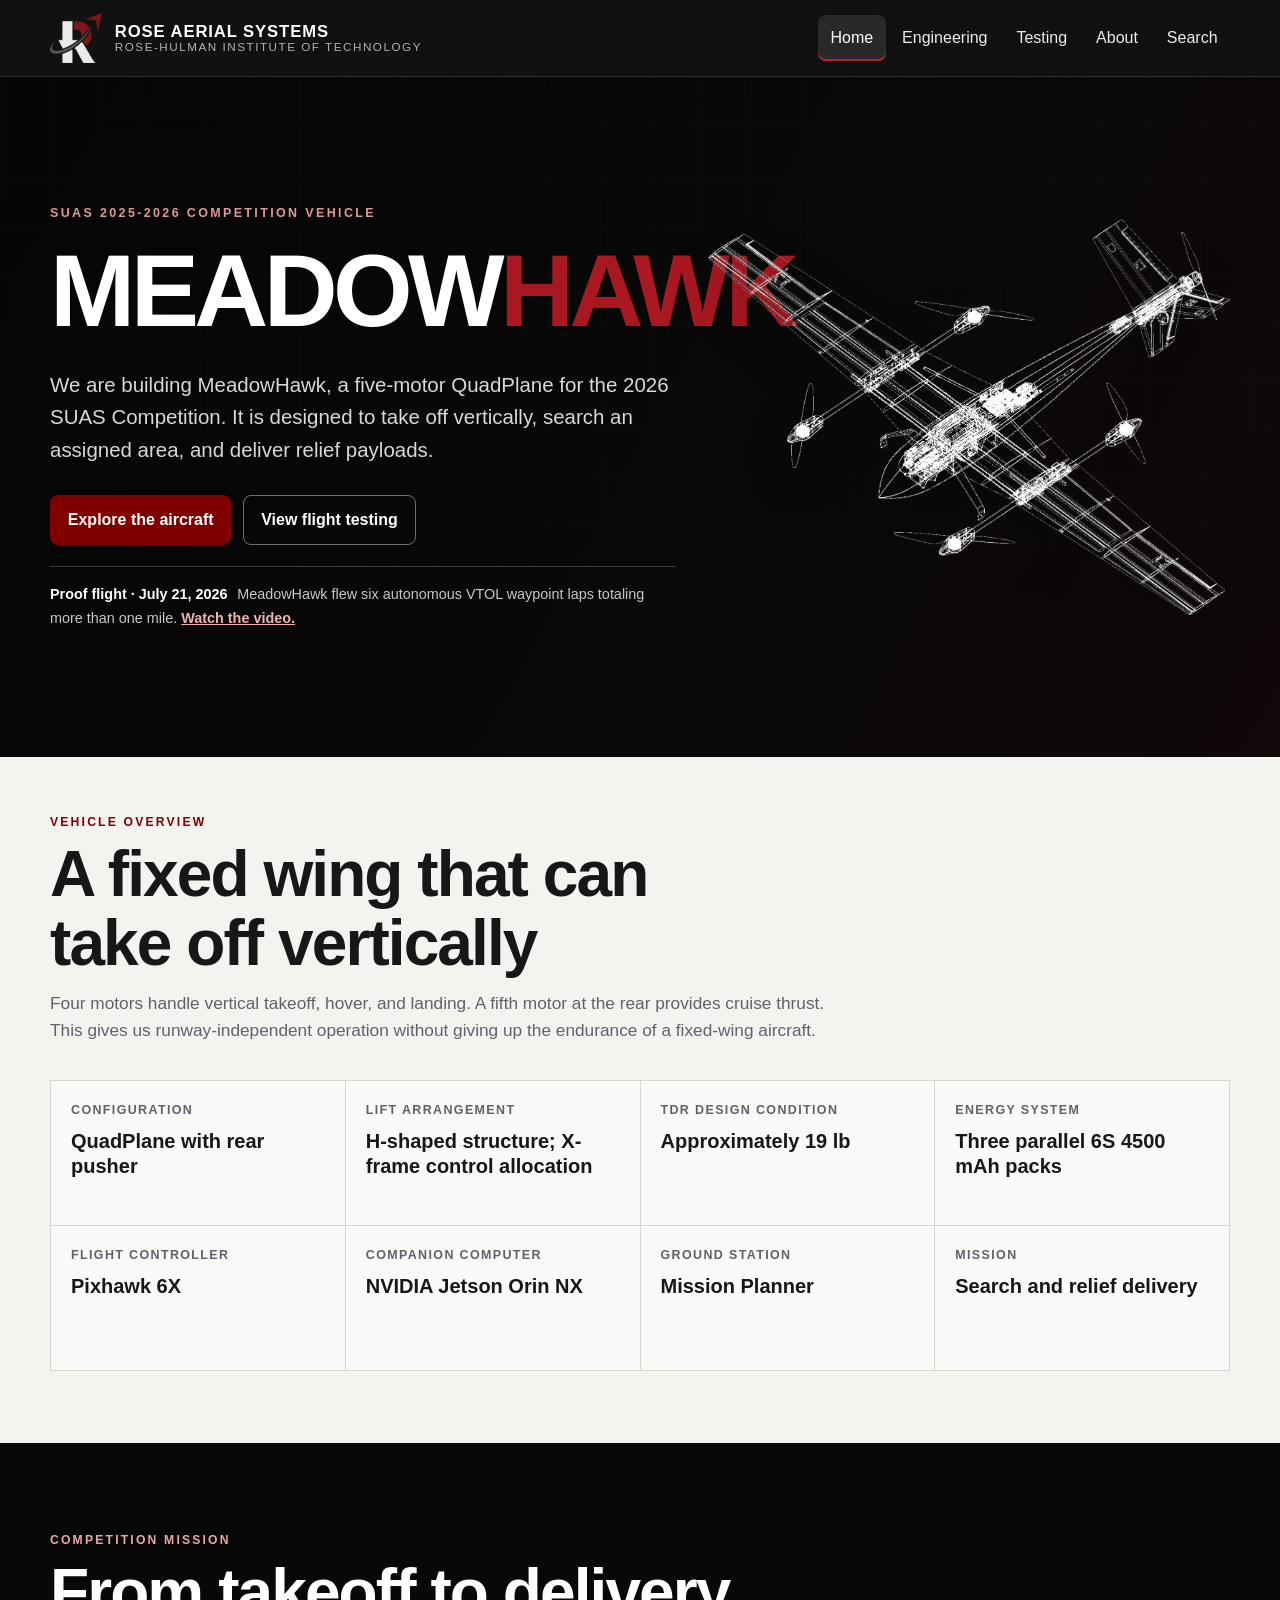
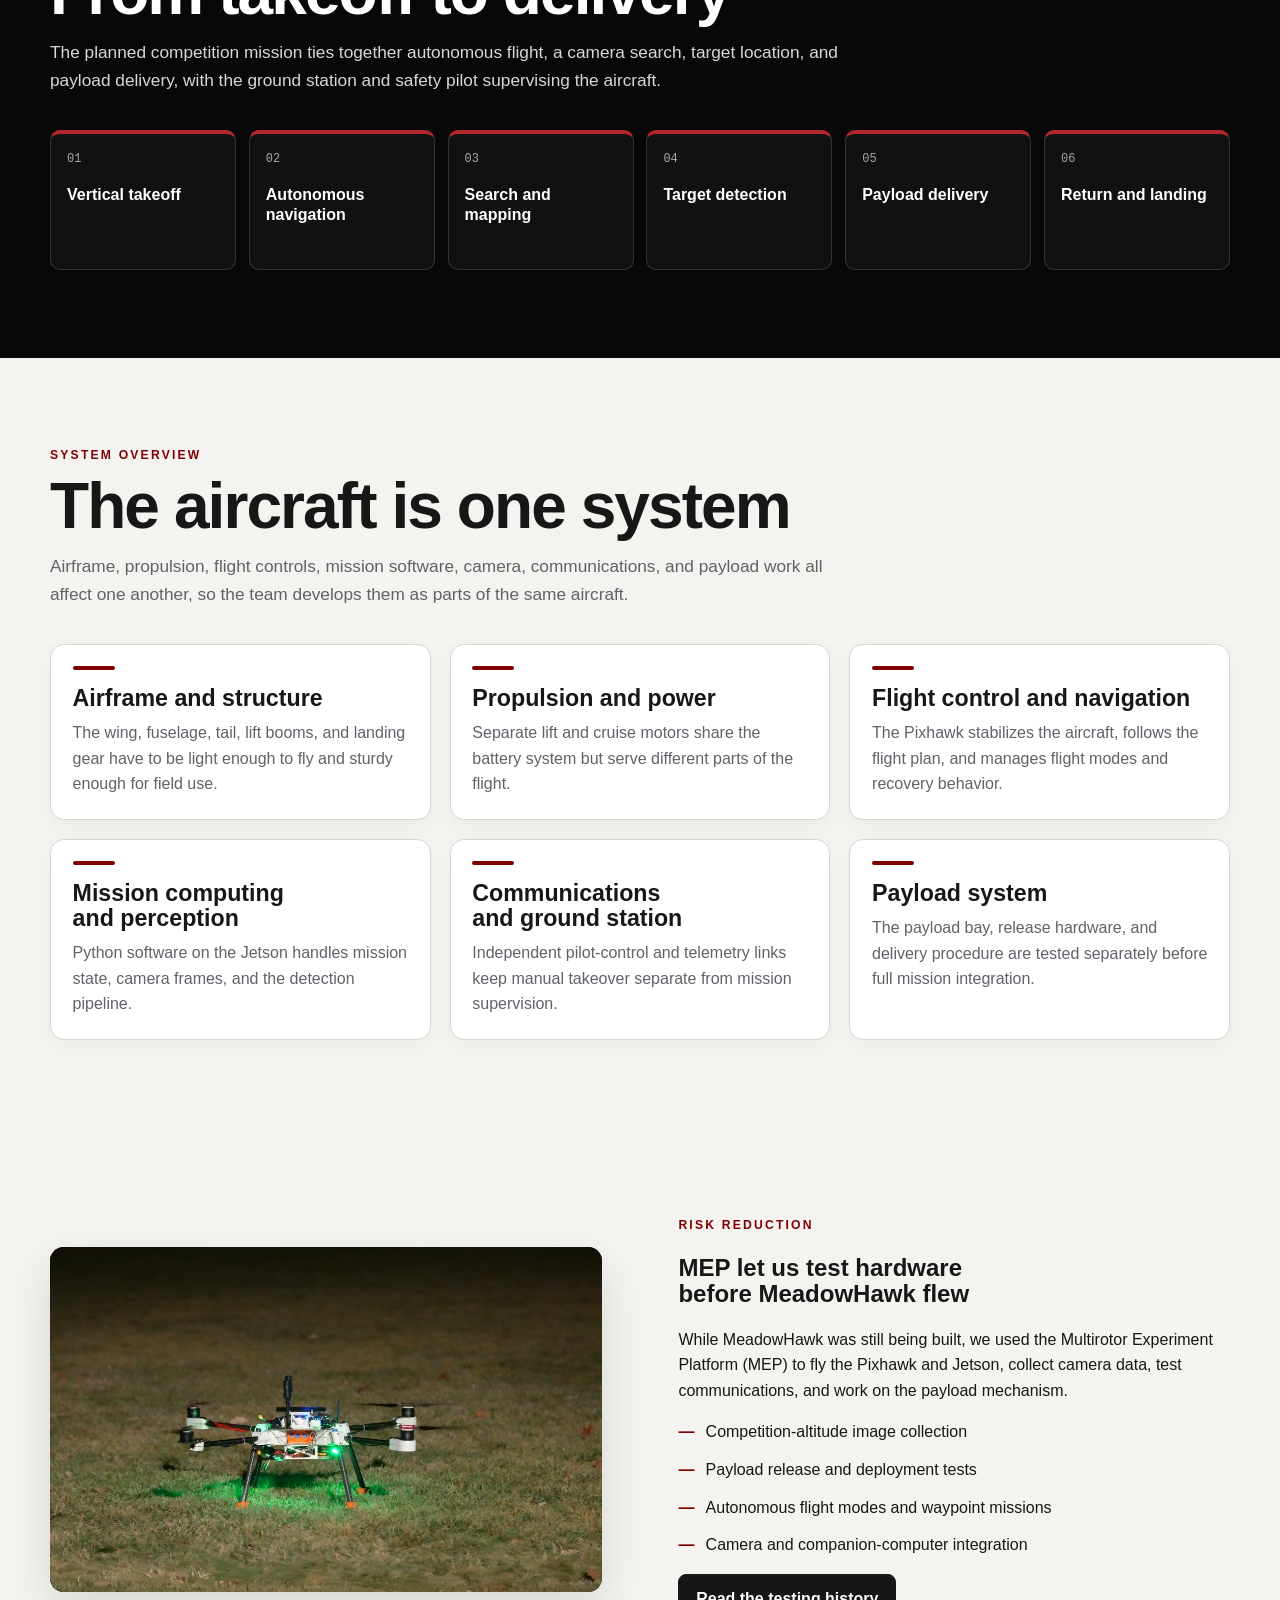
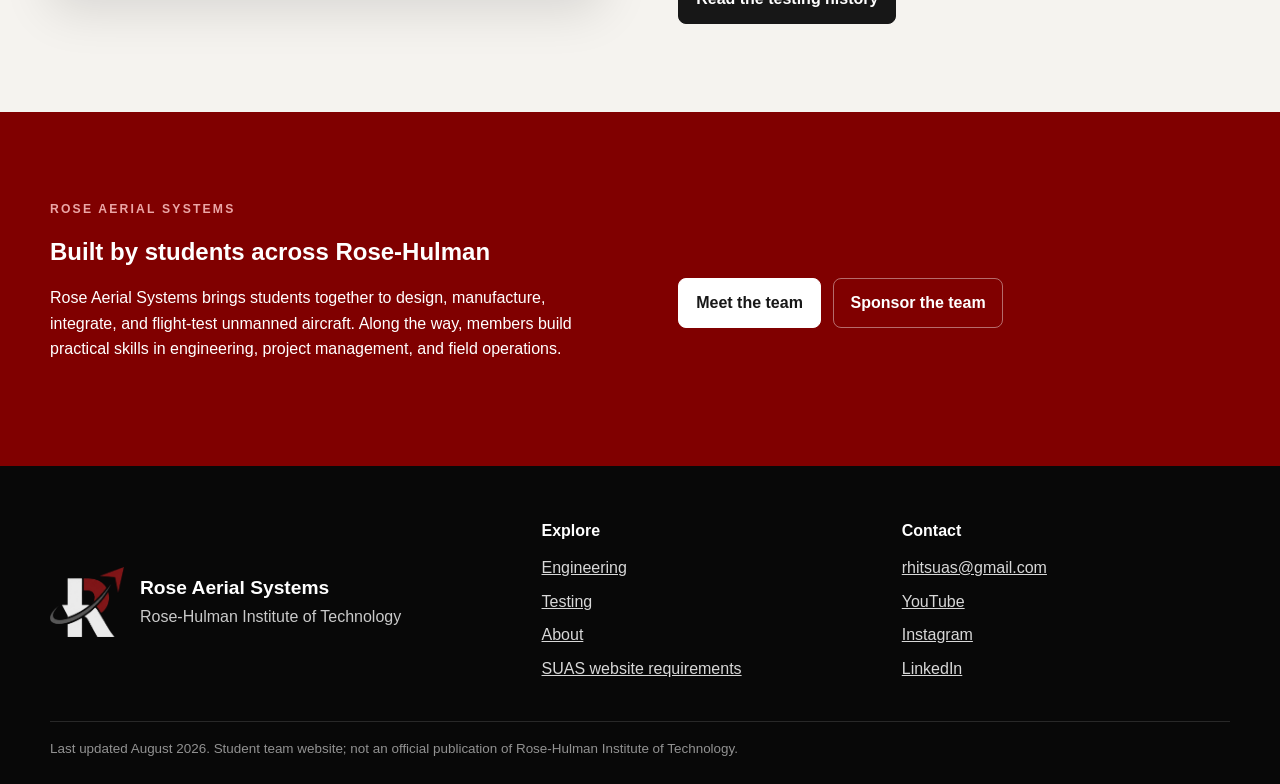
==== commit dd6553e3: "RASWEB REV_2 Major cosmetic changes and updates." ====
--- a/index.html
+++ b/index.html
@@ -3,7 +3,7 @@
 <head>
   <meta charset="utf-8">
   <meta name="viewport" content="width=device-width, initial-scale=1">
-  <meta name="description" content="Rose Aerial Systems is building MeadowHawk, a student-designed VTOL aircraft for the 2026 Student Unmanned Aerial Systems Competition.">
+  <meta name="description" content="Rose Aerial Systems is Rose-Hulman Institute of Technology's student research and competition team for unmanned aircraft and autonomous flight.">
   <meta name="theme-color" content="#080808">
   <title>Rose Aerial Systems | MeadowHawk</title>
   <link rel="icon" href="assets/img/favicon.png">
@@ -29,8 +29,8 @@
         <a href="index.html" data-nav="home">Home</a>
         <a href="engineering.html" data-nav="engineering">Engineering</a>
         <a href="testing.html" data-nav="testing">Testing</a>
-        <a href="team.html" data-nav="team">Team</a>
-        <button class="search-button" type="button" data-open-search aria-label="Search this website">Search <span aria-hidden="true">/</span></button>
+        <a href="team.html" data-nav="team">About</a>
+        <button class="search-button" type="button" data-open-search aria-label="Search this website" aria-keyshortcuts="/" title="Search this website (press /)">Search</button>
       </nav>
     </div>
   </header>
@@ -45,12 +45,11 @@
           <div class="hero-actions">
             <a class="button" href="engineering.html">Explore the aircraft</a>
             <a class="button secondary" href="testing.html#proof-flight">View flight testing</a>
-            <a class="button secondary" href="#" data-config-href="proofFlightUrl" data-optional-link hidden>Watch proof-of-flight video</a>
           </div>
+          <p class="hero-proof"><strong>Proof flight · July 21, 2026</strong> MeadowHawk flew six autonomous VTOL waypoint laps totaling more than one mile. <a href="#" data-config-href="proofFlightUrl" data-optional-link hidden>Watch the video.</a></p>
         </div>
         <div class="hero-art">
           <img src="assets/img/aircraft-wireframe.png" alt="CAD wireframe view of the MeadowHawk VTOL fixed-wing aircraft" width="1455" height="1107">
-          <div class="hero-badge"><strong>Proof-flight milestone:</strong> on July 25, MeadowHawk flew six autonomous VTOL waypoint laps totaling more than one mile.</div>
         </div>
       </div>
     </section>
@@ -80,7 +79,7 @@
         <div class="section-heading">
           <span class="kicker">Competition mission</span>
           <h2 id="mission-title">From takeoff to delivery</h2>
-          <p>The mission connects the aircraft, flight software, camera, payload system, and ground station. Each step depends on the one before it.</p>
+          <p>The planned competition mission ties together autonomous flight, a camera search, target location, and payload delivery, with the ground station and safety pilot supervising the aircraft.</p>
         </div>
         <div class="mission-flow" aria-label="MeadowHawk mission sequence">
           <div class="mission-step"><strong>Vertical takeoff</strong></div>
@@ -97,25 +96,33 @@
       <div class="container">
         <div class="section-heading">
           <span class="kicker">System overview</span>
-          <h2 id="systems-title">How MeadowHawk comes together</h2>
-          <p>MeadowHawk is one aircraft, but building it takes several kinds of engineering. These sections show how the major systems fit together.</p>
-        </div>
-        <div class="grid four">
-          <article class="card">
-            <a class="stretched" href="engineering.html#airframe"><div class="card-icon"></div><h3>Airframe</h3></a>
+          <h2 id="systems-title">The aircraft is one system</h2>
+          <p>Airframe, propulsion, flight controls, mission software, camera, communications, and payload work all affect one another, so the team develops them as parts of the same aircraft.</p>
+        </div>
+        <div class="grid three">
+          <article class="card">
+            <a class="stretched" href="engineering.html#airframe"><div class="card-icon"></div><h3>Airframe and structure</h3></a>
             <p>The wing, fuselage, tail, lift booms, and landing gear have to be light enough to fly and sturdy enough for field use.</p>
           </article>
           <article class="card">
-            <a class="stretched" href="engineering.html#propulsion"><div class="card-icon"></div><h3>Propulsion</h3></a>
+            <a class="stretched" href="engineering.html#propulsion"><div class="card-icon"></div><h3>Propulsion and power</h3></a>
             <p>Separate lift and cruise motors share the battery system but serve different parts of the flight.</p>
           </article>
           <article class="card">
-            <a class="stretched" href="engineering.html#avionics"><div class="card-icon"></div><h3>Autonomy</h3></a>
-            <p>ArduPilot flies the aircraft while the companion computer handles higher-level mission tasks.</p>
-          </article>
-          <article class="card">
-            <a class="stretched" href="engineering.html#payload"><div class="card-icon"></div><h3>Mission systems</h3></a>
-            <p>The camera, mapping software, target-location tools, and payload bay support the search-and-delivery mission.</p>
+            <a class="stretched" href="engineering.html#flight-control"><div class="card-icon"></div><h3>Flight control and navigation</h3></a>
+            <p>The Pixhawk stabilizes the aircraft, follows the flight plan, and manages flight modes and recovery behavior.</p>
+          </article>
+          <article class="card">
+            <a class="stretched" href="engineering.html#mission-computing"><div class="card-icon"></div><h3>Mission computing and perception</h3></a>
+            <p>Python software on the Jetson handles mission state, camera frames, and the detection pipeline.</p>
+          </article>
+          <article class="card">
+            <a class="stretched" href="engineering.html#communications"><div class="card-icon"></div><h3>Communications and ground station</h3></a>
+            <p>Independent pilot-control and telemetry links keep manual takeover separate from mission supervision.</p>
+          </article>
+          <article class="card">
+            <a class="stretched" href="engineering.html#payload"><div class="card-icon"></div><h3>Payload system</h3></a>
+            <p>The payload bay, release hardware, and delivery procedure are tested separately before full mission integration.</p>
           </article>
         </div>
       </div>
@@ -146,11 +153,11 @@
         <div>
           <span class="kicker">Rose Aerial Systems</span>
           <h2 id="team-cta-title">Built by students across Rose-Hulman</h2>
-          <p>Our team includes students working in aircraft design, manufacturing, electronics, controls, software, computer vision, testing, and flight operations.</p>
+          <p>Rose Aerial Systems brings students together to design, manufacture, integrate, and flight-test unmanned aircraft. Along the way, members build practical skills in engineering, project management, and field operations.</p>
         </div>
         <div class="button-row">
           <a class="button light" href="team.html">Meet the team</a>
-          <a class="button secondary" href="team.html#sponsors">Sponsors and partners</a>
+          <a class="button secondary" href="mailto:rhitsuas@gmail.com?subject=Rose%20Aerial%20Systems%20sponsorship%20inquiry" data-email-link data-email-label="Sponsor the team" data-email-subject="sponsorshipSubject">Sponsor the team</a>
         </div>
       </div>
     </section>
@@ -167,18 +174,19 @@
           <h2>Explore</h2>
           <a href="engineering.html">Engineering</a>
           <a href="testing.html">Testing</a>
-          <a href="team.html">Team</a>
+          <a href="team.html">About</a>
           <a href="https://robonation.gitbook.io/suas-resources/2026-team-handbook/section-2-design-documentation/2.4-team-website">SUAS website requirements</a>
         </div>
         <div class="footer-links">
           <h2>Contact</h2>
-          <a data-email-link>Team email coming soon</a>
+          <a href="mailto:rhitsuas@gmail.com" data-email-link>rhitsuas@gmail.com</a>
           <a href="#" data-config-href="githubUrl" data-optional-link hidden>GitHub</a>
+          <a href="#" data-config-href="youtubeUrl" data-optional-link hidden>YouTube</a>
           <a href="#" data-config-href="instagramUrl" data-optional-link hidden>Instagram</a>
           <a href="#" data-config-href="linkedinUrl" data-optional-link hidden>LinkedIn</a>
         </div>
       </div>
-      <div class="footer-bottom">Last updated <span data-config="lastUpdated">July 2026</span>. Student team website; not an official publication of Rose-Hulman Institute of Technology.</div>
+      <div class="footer-bottom">Last updated <span data-config="lastUpdated">August 2026</span>. Student team website; not an official publication of Rose-Hulman Institute of Technology.</div>
     </div>
   </footer>
 
--- a/assets/css/styles.css
+++ b/assets/css/styles.css
@@ -110,16 +110,14 @@
   overflow: hidden;
   min-height: 680px;
   color: var(--white);
-  background:
-    radial-gradient(circle at 72% 36%, rgba(128,0,0,.32), transparent 35%),
-    linear-gradient(125deg, #050505 0%, #0a0a0a 52%, #160606 100%);
+  background: linear-gradient(118deg, #050505 0%, #090909 58%, #110808 100%);
 }
 .hero::after {
   content: "";
   position: absolute;
   inset: 0;
   pointer-events: none;
-  opacity: .14;
+  opacity: .09;
   background-image:
     linear-gradient(rgba(255,255,255,.22) 1px, transparent 1px),
     linear-gradient(90deg, rgba(255,255,255,.22) 1px, transparent 1px);
@@ -196,24 +194,26 @@
   place-items: center;
 }
 .hero-art img {
-  width: min(900px, 112%);
+  width: min(900px, 100%);
   max-width: none;
-  filter: drop-shadow(0 30px 30px rgba(0,0,0,.6));
-  transform: rotate(-2deg);
-}
-.hero-badge {
-  position: absolute;
-  right: 3%;
-  bottom: 8%;
-  max-width: 260px;
-  padding: .9rem 1rem;
-  color: #e9e9e9;
-  background: rgba(8,8,8,.74);
-  border: 1px solid rgba(255,255,255,.17);
-  border-left: 4px solid var(--rose-light);
-  border-radius: 8px;
+  filter: drop-shadow(0 22px 24px rgba(0,0,0,.42));
+}
+.hero-proof {
+  max-width: 640px;
+  margin: 1.35rem 0 0;
+  padding-top: 1rem;
+  color: #c8c8c8;
+  border-top: 1px solid rgba(255,255,255,.2);
   font-size: .9rem;
-  backdrop-filter: blur(8px);
+}
+.hero-proof strong {
+  display: inline-block;
+  margin-right: .35rem;
+  color: var(--white);
+}
+.hero-proof a {
+  color: #f0b2b2;
+  font-weight: 750;
 }
 
 main section { scroll-margin-top: 90px; }
@@ -325,6 +325,23 @@
 }
 .media-frame img { width: 100%; aspect-ratio: 16 / 10; object-fit: cover; }
 .media-frame.tall img { aspect-ratio: 4/5; }
+.media-frame.full-image img {
+  display: block;
+  width: 100%;
+  height: auto;
+  aspect-ratio: auto;
+  object-fit: contain;
+}
+.diagram-frame {
+  padding: .75rem;
+  background: var(--white);
+}
+.team-photo img { aspect-ratio: 3 / 2; }
+.profile-card { overflow: hidden; padding: 0; }
+.profile-card > img { display: block; width: 100%; aspect-ratio: 4 / 5; object-fit: cover; }
+.profile-copy { padding: 1.35rem; }
+.profile-card h3 { margin: 0; }
+.profile-role { margin: .25rem 0 .75rem; color: var(--rose); font-weight: 800; }
 .caption { margin: .7rem 0 0; color: var(--muted); font-size: .9rem; }
 .check-list { padding: 0; list-style: none; }
 .check-list li { position: relative; margin: .75rem 0; padding-left: 1.7rem; }
@@ -462,7 +479,7 @@
   .hero-inner { grid-template-columns: 1fr; padding-top: 2rem; }
   .hero-copy { padding: 3.5rem 0 0; }
   .hero-art { min-height: 420px; }
-  .hero-art img { width: min(940px, 110%); }
+  .hero-art img { width: 100%; }
   .mission-flow { grid-template-columns: repeat(3, minmax(0,1fr)); }
   .grid.four, .spec-grid { grid-template-columns: repeat(2, minmax(0,1fr)); }
   .sponsor-grid { grid-template-columns: repeat(2, minmax(0,1fr)); }
@@ -474,7 +491,6 @@
   .hero-inner { min-height: auto; }
   h1 { font-size: clamp(3rem, 17vw, 5rem); }
   .hero-art { min-height: 320px; margin-bottom: 2rem; }
-  .hero-badge { right: 0; bottom: 0; }
   .section { padding: 4rem 0; }
   .grid.two, .grid.three, .grid.four, .split, .footer-grid { grid-template-columns: 1fr; }
   .mission-flow { grid-template-columns: 1fr 1fr; }
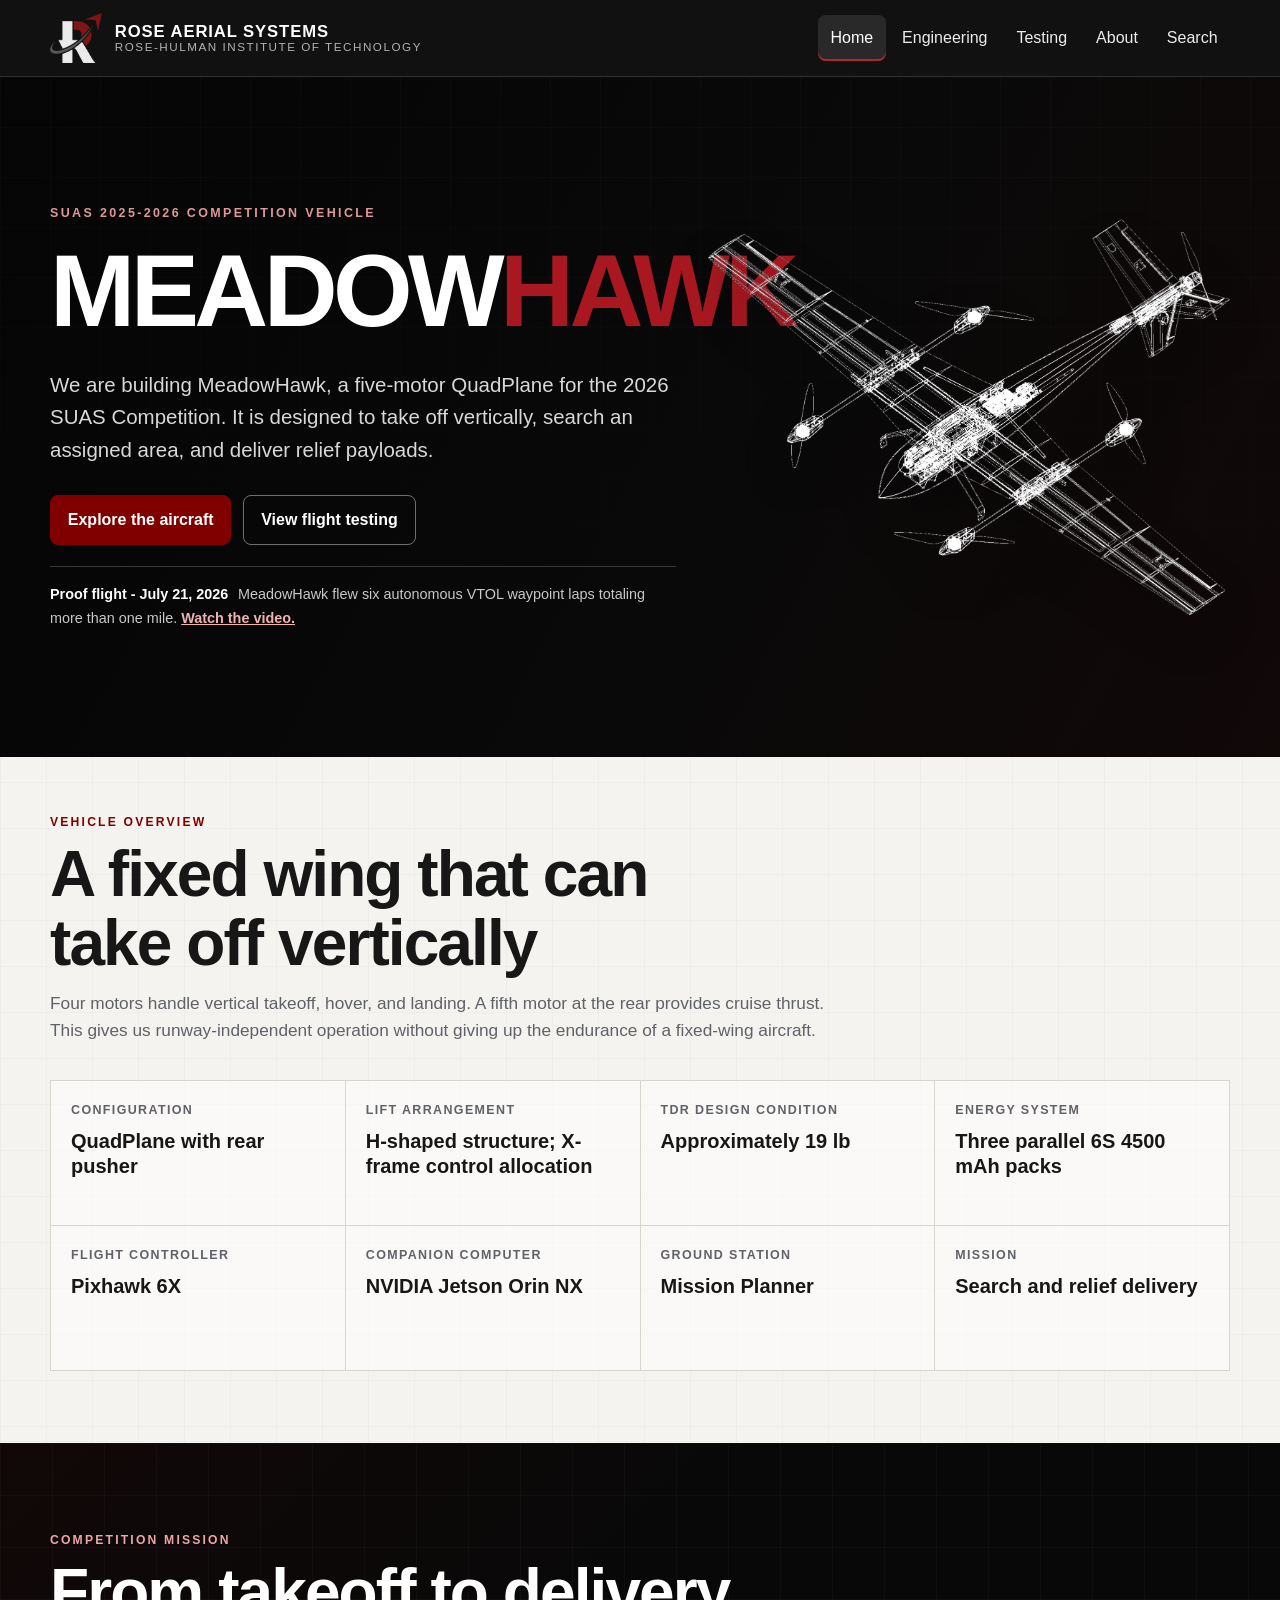
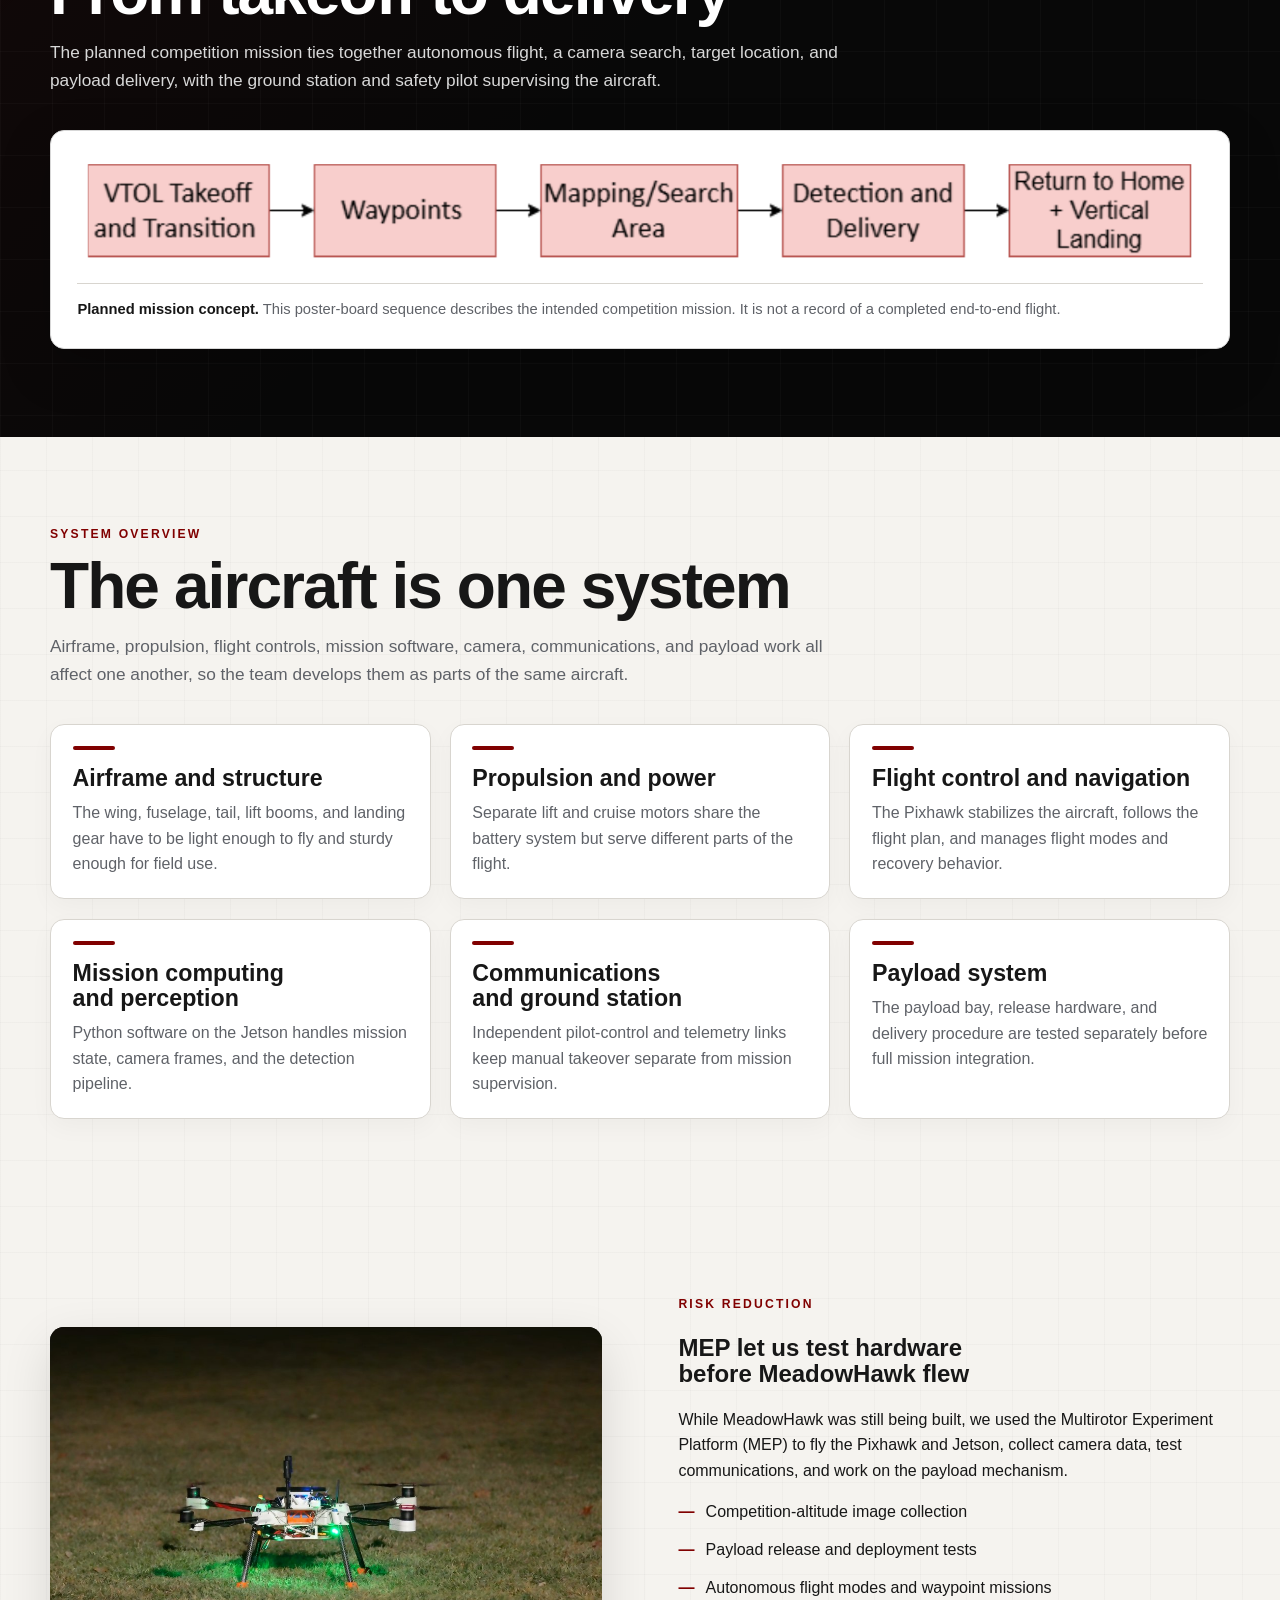
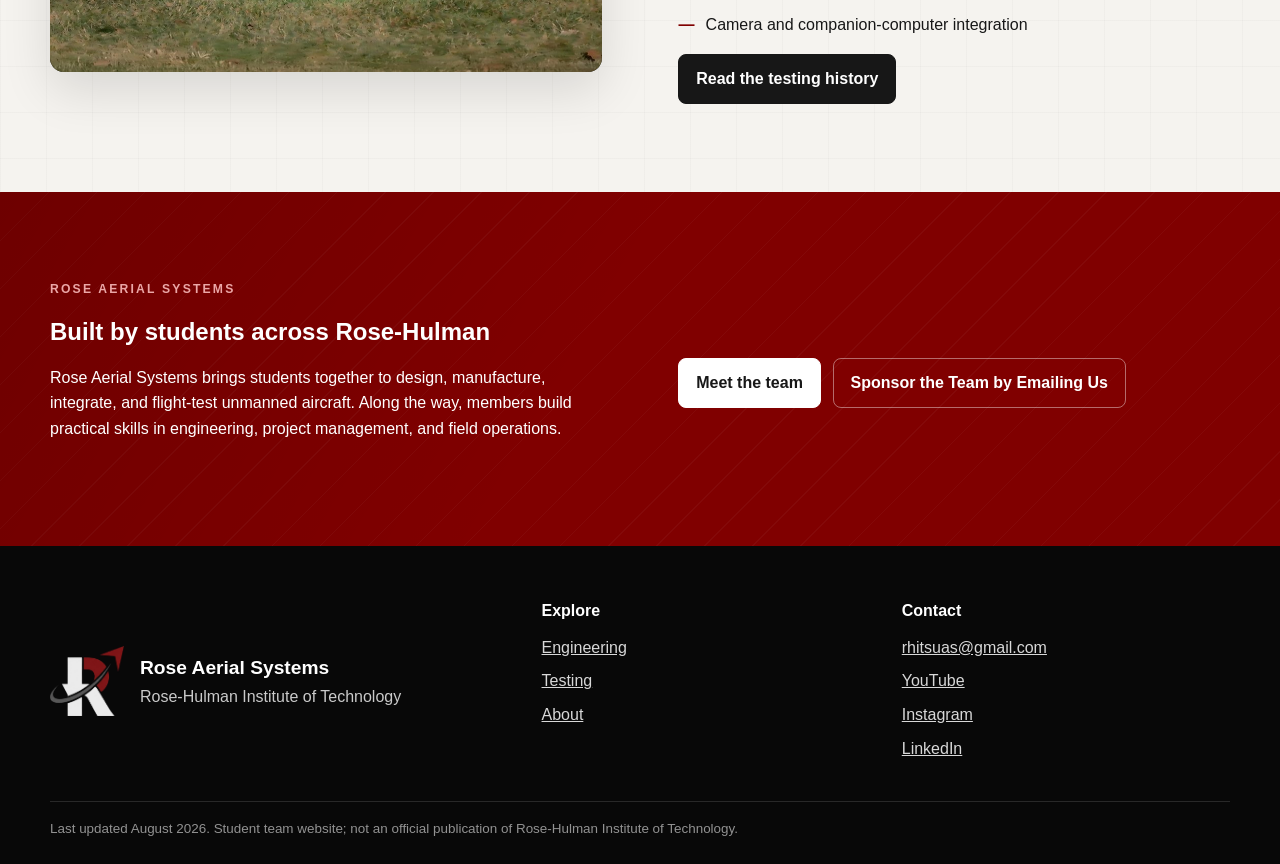
==== commit a2881968: "RASWEB REV_3 Cosmetic changes." ====
--- a/index.html
+++ b/index.html
@@ -18,7 +18,7 @@
   <header class="site-header">
     <div class="header-inner">
       <a class="brand" href="index.html" aria-label="Rose Aerial Systems home">
-        <img src="assets/img/logo-mark.png" alt="" width="52" height="52">
+        <img src="assets/img/logo-mark.png" alt="" width="52" height="49">
         <span class="brand-text">
           <strong>Rose Aerial Systems</strong>
           <span>Rose-Hulman Institute of Technology</span>
@@ -46,7 +46,7 @@
             <a class="button" href="engineering.html">Explore the aircraft</a>
             <a class="button secondary" href="testing.html#proof-flight">View flight testing</a>
           </div>
-          <p class="hero-proof"><strong>Proof flight · July 21, 2026</strong> MeadowHawk flew six autonomous VTOL waypoint laps totaling more than one mile. <a href="#" data-config-href="proofFlightUrl" data-optional-link hidden>Watch the video.</a></p>
+          <p class="hero-proof"><strong>Proof flight - July 21, 2026</strong> MeadowHawk flew six autonomous VTOL waypoint laps totaling more than one mile. <a href="#" data-config-href="proofFlightUrl" data-optional-link hidden>Watch the video.</a></p>
         </div>
         <div class="hero-art">
           <img src="assets/img/aircraft-wireframe.png" alt="CAD wireframe view of the MeadowHawk VTOL fixed-wing aircraft" width="1455" height="1107">
@@ -81,14 +81,10 @@
           <h2 id="mission-title">From takeoff to delivery</h2>
           <p>The planned competition mission ties together autonomous flight, a camera search, target location, and payload delivery, with the ground station and safety pilot supervising the aircraft.</p>
         </div>
-        <div class="mission-flow" aria-label="MeadowHawk mission sequence">
-          <div class="mission-step"><strong>Vertical takeoff</strong></div>
-          <div class="mission-step"><strong>Autonomous navigation</strong></div>
-          <div class="mission-step"><strong>Search and mapping</strong></div>
-          <div class="mission-step"><strong>Target detection</strong></div>
-          <div class="mission-step"><strong>Payload delivery</strong></div>
-          <div class="mission-step"><strong>Return and landing</strong></div>
-        </div>
+        <figure class="conops-figure">
+          <img src="assets/img/mission-conops.png" alt="Planned mission sequence: VTOL takeoff and transition, waypoints, mapping and search, detection and delivery, then return home and vertical landing" width="1399" height="137" loading="lazy">
+          <figcaption><strong>Planned mission concept.</strong> This poster-board sequence describes the intended competition mission. It is not a record of a completed end-to-end flight.</figcaption>
+        </figure>
       </div>
     </section>
 
@@ -157,7 +153,7 @@
         </div>
         <div class="button-row">
           <a class="button light" href="team.html">Meet the team</a>
-          <a class="button secondary" href="mailto:rhitsuas@gmail.com?subject=Rose%20Aerial%20Systems%20sponsorship%20inquiry" data-email-link data-email-label="Sponsor the team" data-email-subject="sponsorshipSubject">Sponsor the team</a>
+          <a class="button secondary" href="mailto:rhitsuas@gmail.com?subject=Rose%20Aerial%20Systems%20sponsorship%20inquiry" data-email-link data-email-label="Sponsor the Team by Emailing Us" data-email-subject="sponsorshipSubject">Sponsor the Team by Emailing Us</a>
         </div>
       </div>
     </section>
@@ -175,7 +171,6 @@
           <a href="engineering.html">Engineering</a>
           <a href="testing.html">Testing</a>
           <a href="team.html">About</a>
-          <a href="https://robonation.gitbook.io/suas-resources/2026-team-handbook/section-2-design-documentation/2.4-team-website">SUAS website requirements</a>
         </div>
         <div class="footer-links">
           <h2>Contact</h2>
@@ -193,8 +188,8 @@
   <dialog class="search-dialog" data-search-dialog aria-labelledby="search-title">
     <div class="search-header">
       <label id="search-title" for="site-search"><strong>Search this website</strong></label>
-      <input id="site-search" type="search" placeholder="Try “payload,” “SITL,” or “Pixhawk”" data-search-input>
-      <button class="search-close" type="button" data-close-search aria-label="Close search">×</button>
+      <input id="site-search" type="search" placeholder="Try payload, SITL, or Pixhawk" data-search-input>
+      <button class="search-close" type="button" data-close-search aria-label="Close search">&times;</button>
     </div>
     <ul class="search-results" data-search-results></ul>
   </dialog>
--- a/assets/css/styles.css
+++ b/assets/css/styles.css
@@ -19,7 +19,11 @@
 body {
   margin: 0;
   color: var(--ink);
-  background: var(--paper);
+  background-color: var(--paper);
+  background-image:
+    linear-gradient(rgba(23,23,23,.025) 1px, transparent 1px),
+    linear-gradient(90deg, rgba(23,23,23,.025) 1px, transparent 1px);
+  background-size: 46px 46px;
   font-family: Inter, "Segoe UI", Roboto, Helvetica, Arial, sans-serif;
   line-height: 1.6;
 }
@@ -27,6 +31,10 @@
 a { color: var(--rose); }
 a:hover { text-decoration-thickness: 2px; }
 button, input { font: inherit; }
+:where(a, button, input):focus-visible {
+  outline: 3px solid #d84a50;
+  outline-offset: 3px;
+}
 
 .skip-link {
   position: fixed;
@@ -66,7 +74,7 @@
   text-decoration: none;
   min-width: 0;
 }
-.brand img { width: 52px; height: 52px; object-fit: contain; }
+.brand img { width: 52px; height: auto; object-fit: contain; }
 .brand-text { display: grid; line-height: 1.08; }
 .brand-text strong {
   font-family: "Arial Narrow", "Segoe UI", sans-serif;
@@ -219,8 +227,27 @@
 main section { scroll-margin-top: 90px; }
 .section { padding: 5.5rem 0; }
 .section.compact { padding: 3.5rem 0; }
-.section.dark { color: var(--white); background: var(--black); }
-.section.rose { color: var(--white); background: var(--rose); }
+.section.dark {
+  color: var(--white);
+  background-color: var(--black);
+  background-image:
+    linear-gradient(rgba(255,255,255,.025) 1px, transparent 1px),
+    linear-gradient(90deg, rgba(255,255,255,.025) 1px, transparent 1px),
+    linear-gradient(135deg, rgba(128,0,0,.08), transparent 45%);
+  background-size: 52px 52px, 52px 52px, auto;
+}
+.section.rose {
+  color: var(--white);
+  background-color: var(--rose);
+  background-image:
+    linear-gradient(120deg, rgba(0,0,0,.14), transparent 46%),
+    repeating-linear-gradient(135deg, rgba(255,255,255,.035) 0 1px, transparent 1px 34px);
+}
+.section.rose a:not(.button) {
+  color: var(--white);
+  text-decoration-color: #efb6b6;
+  text-underline-offset: .18em;
+}
 .container { width: min(var(--max), calc(100% - 2rem)); margin: auto; }
 .section-heading {
   max-width: 800px;
@@ -285,31 +312,29 @@
 .spec dt { color: var(--muted); font-size: .78rem; font-weight: 800; letter-spacing: .11em; text-transform: uppercase; }
 .spec dd { margin: .5rem 0 0; font-size: 1.25rem; font-weight: 800; line-height: 1.25; }
 
-.mission-flow {
-  display: grid;
-  grid-template-columns: repeat(6, minmax(0,1fr));
-  gap: .8rem;
-  counter-reset: mission;
-}
-.mission-step {
-  position: relative;
-  min-height: 140px;
-  padding: 1rem;
-  background: #111;
-  border: 1px solid #333;
-  border-top: 4px solid var(--rose-light);
-  border-radius: 10px;
-  counter-increment: mission;
-}
-.mission-step::before {
-  content: "0" counter(mission);
-  display: block;
-  margin-bottom: 1rem;
-  color: #a8a8a8;
-  font-family: ui-monospace, SFMono-Regular, Consolas, monospace;
-  font-size: .75rem;
-}
-.mission-step strong { display: block; line-height: 1.25; }
+.conops-figure {
+  margin: 0;
+  padding: clamp(1rem, 2.5vw, 1.65rem);
+  overflow-x: auto;
+  color: var(--ink);
+  background: var(--white);
+  border: 1px solid #d7d7d7;
+  border-radius: var(--radius);
+  box-shadow: 0 18px 50px rgba(0,0,0,.22);
+}
+.conops-figure img {
+  width: 100%;
+  min-width: 760px;
+  height: auto;
+}
+.conops-figure figcaption {
+  margin-top: 1rem;
+  padding-top: .9rem;
+  color: var(--muted);
+  border-top: 1px solid var(--line);
+  font-size: .92rem;
+}
+.conops-figure figcaption strong { color: var(--ink); }
 
 .split {
   display: grid;
@@ -343,9 +368,10 @@
 .profile-card h3 { margin: 0; }
 .profile-role { margin: .25rem 0 .75rem; color: var(--rose); font-weight: 800; }
 .caption { margin: .7rem 0 0; color: var(--muted); font-size: .9rem; }
+.dark .caption { color: #bdbdbd; }
 .check-list { padding: 0; list-style: none; }
 .check-list li { position: relative; margin: .75rem 0; padding-left: 1.7rem; }
-.check-list li::before { content: "—"; position: absolute; left: 0; color: var(--rose); font-weight: 900; }
+.check-list li::before { content: "\2014"; position: absolute; left: 0; color: var(--rose); font-weight: 900; }
 
 .callout {
   padding: clamp(1.4rem, 4vw, 2.5rem);
@@ -359,15 +385,69 @@
 .callout.dark-callout { color: var(--white); background: #111; border-color: #333; border-left-color: var(--rose-light); }
 
 .page-hero {
-  padding: 6.5rem 0 4.5rem;
-  color: var(--white);
-  background:
-    radial-gradient(circle at 85% 0%, rgba(128,0,0,.42), transparent 33%),
-    var(--black);
+  position: relative;
+  overflow: hidden;
+  padding: 4.75rem 0;
+  color: var(--white);
+  background: linear-gradient(135deg, #050505 0%, #111 58%, #0d0d0d 100%);
+}
+.page-hero::before {
+  content: "";
+  position: absolute;
+  inset: 0;
+  pointer-events: none;
+  opacity: .11;
+  background-image:
+    linear-gradient(rgba(255,255,255,.2) 1px, transparent 1px),
+    linear-gradient(90deg, rgba(255,255,255,.2) 1px, transparent 1px);
+  background-size: 52px 52px;
+  mask-image: linear-gradient(90deg, black, transparent 85%);
+}
+.page-hero::after {
+  content: "";
+  position: absolute;
+  right: 0;
+  bottom: 0;
+  left: 0;
+  height: 3px;
+  background: linear-gradient(90deg, var(--rose-light) 0 18%, #333 18% 100%);
+}
+.page-hero-layout {
+  position: relative;
+  z-index: 1;
+  display: grid;
+  grid-template-columns: minmax(0, 1.08fr) minmax(320px, .92fr);
+  align-items: center;
+  gap: clamp(2rem, 5vw, 4.5rem);
 }
 .page-hero h1 { max-width: 14ch; font-size: clamp(3rem, 7vw, 6rem); }
-.page-hero p { max-width: 760px; color: #d0d0d0; font-size: 1.15rem; }
-.breadcrumb { margin-bottom: 1.5rem; color: #bdbdbd; font-size: .9rem; }
+.page-hero p:not(.eyebrow) { max-width: 760px; color: #d0d0d0; font-size: 1.15rem; }
+.page-hero-media {
+  margin: 0;
+  overflow: hidden;
+  background: #151515;
+  border: 1px solid rgba(255,255,255,.2);
+  border-radius: var(--radius);
+  box-shadow: 0 24px 60px rgba(0,0,0,.34);
+}
+.page-hero-media img {
+  width: 100%;
+  height: auto;
+  background: #101010;
+}
+.page-hero-media figcaption {
+  padding: .75rem .9rem;
+  color: #c9c9c9;
+  border-top: 1px solid rgba(255,255,255,.14);
+  font-size: .82rem;
+}
+.breadcrumb {
+  display: flex;
+  gap: .45rem;
+  margin-bottom: 1.5rem;
+  color: #bdbdbd;
+  font-size: .9rem;
+}
 .breadcrumb a { color: #e4b0b0; }
 
 .subnav {
@@ -399,6 +479,33 @@
 .timeline-entry h2 { margin: .35rem 0 .55rem; font-size: clamp(1.7rem, 4vw, 2.6rem); }
 .timeline-entry p { max-width: 850px; }
 .timeline-media { margin-top: 1.2rem; max-width: 800px; }
+.video-card {
+  max-width: 850px;
+  margin: 1.4rem 0 0;
+  overflow: hidden;
+  background: var(--white);
+  border: 1px solid var(--line);
+  border-radius: var(--radius);
+  box-shadow: 0 12px 34px rgba(0,0,0,.1);
+}
+.video-embed {
+  position: relative;
+  width: 100%;
+  aspect-ratio: 16 / 9;
+  background: #000;
+}
+.video-embed iframe {
+  position: absolute;
+  inset: 0;
+  width: 100%;
+  height: 100%;
+  border: 0;
+}
+.video-card figcaption {
+  padding: .85rem 1rem;
+  color: var(--muted);
+  font-size: .9rem;
+}
 
 .roster-card { display: grid; grid-template-columns: 64px 1fr; gap: 1rem; align-items: center; }
 .avatar { width: 64px; height: 64px; display: grid; place-items: center; color: var(--white); background: var(--rose); border-radius: 50%; font-weight: 850; }
@@ -480,7 +587,8 @@
   .hero-copy { padding: 3.5rem 0 0; }
   .hero-art { min-height: 420px; }
   .hero-art img { width: 100%; }
-  .mission-flow { grid-template-columns: repeat(3, minmax(0,1fr)); }
+  .page-hero-layout { grid-template-columns: 1fr; }
+  .page-hero-media { max-width: 760px; }
   .grid.four, .spec-grid { grid-template-columns: repeat(2, minmax(0,1fr)); }
   .sponsor-grid { grid-template-columns: repeat(2, minmax(0,1fr)); }
 }
@@ -492,8 +600,8 @@
   h1 { font-size: clamp(3rem, 17vw, 5rem); }
   .hero-art { min-height: 320px; margin-bottom: 2rem; }
   .section { padding: 4rem 0; }
+  .page-hero { padding: 3.75rem 0 3.25rem; }
   .grid.two, .grid.three, .grid.four, .split, .footer-grid { grid-template-columns: 1fr; }
-  .mission-flow { grid-template-columns: 1fr 1fr; }
   .spec-grid { grid-template-columns: 1fr 1fr; }
   .subnav { top: 76px; }
   .sponsor-grid { grid-template-columns: 1fr; }
@@ -502,7 +610,7 @@
 @media (max-width: 440px) {
   .header-inner { width: min(var(--max), calc(100% - 1rem)); }
   .brand-text strong { font-size: .84rem; }
-  .mission-flow, .spec-grid { grid-template-columns: 1fr; }
+  .spec-grid { grid-template-columns: 1fr; }
 }
 
 @media (prefers-reduced-motion: reduce) {
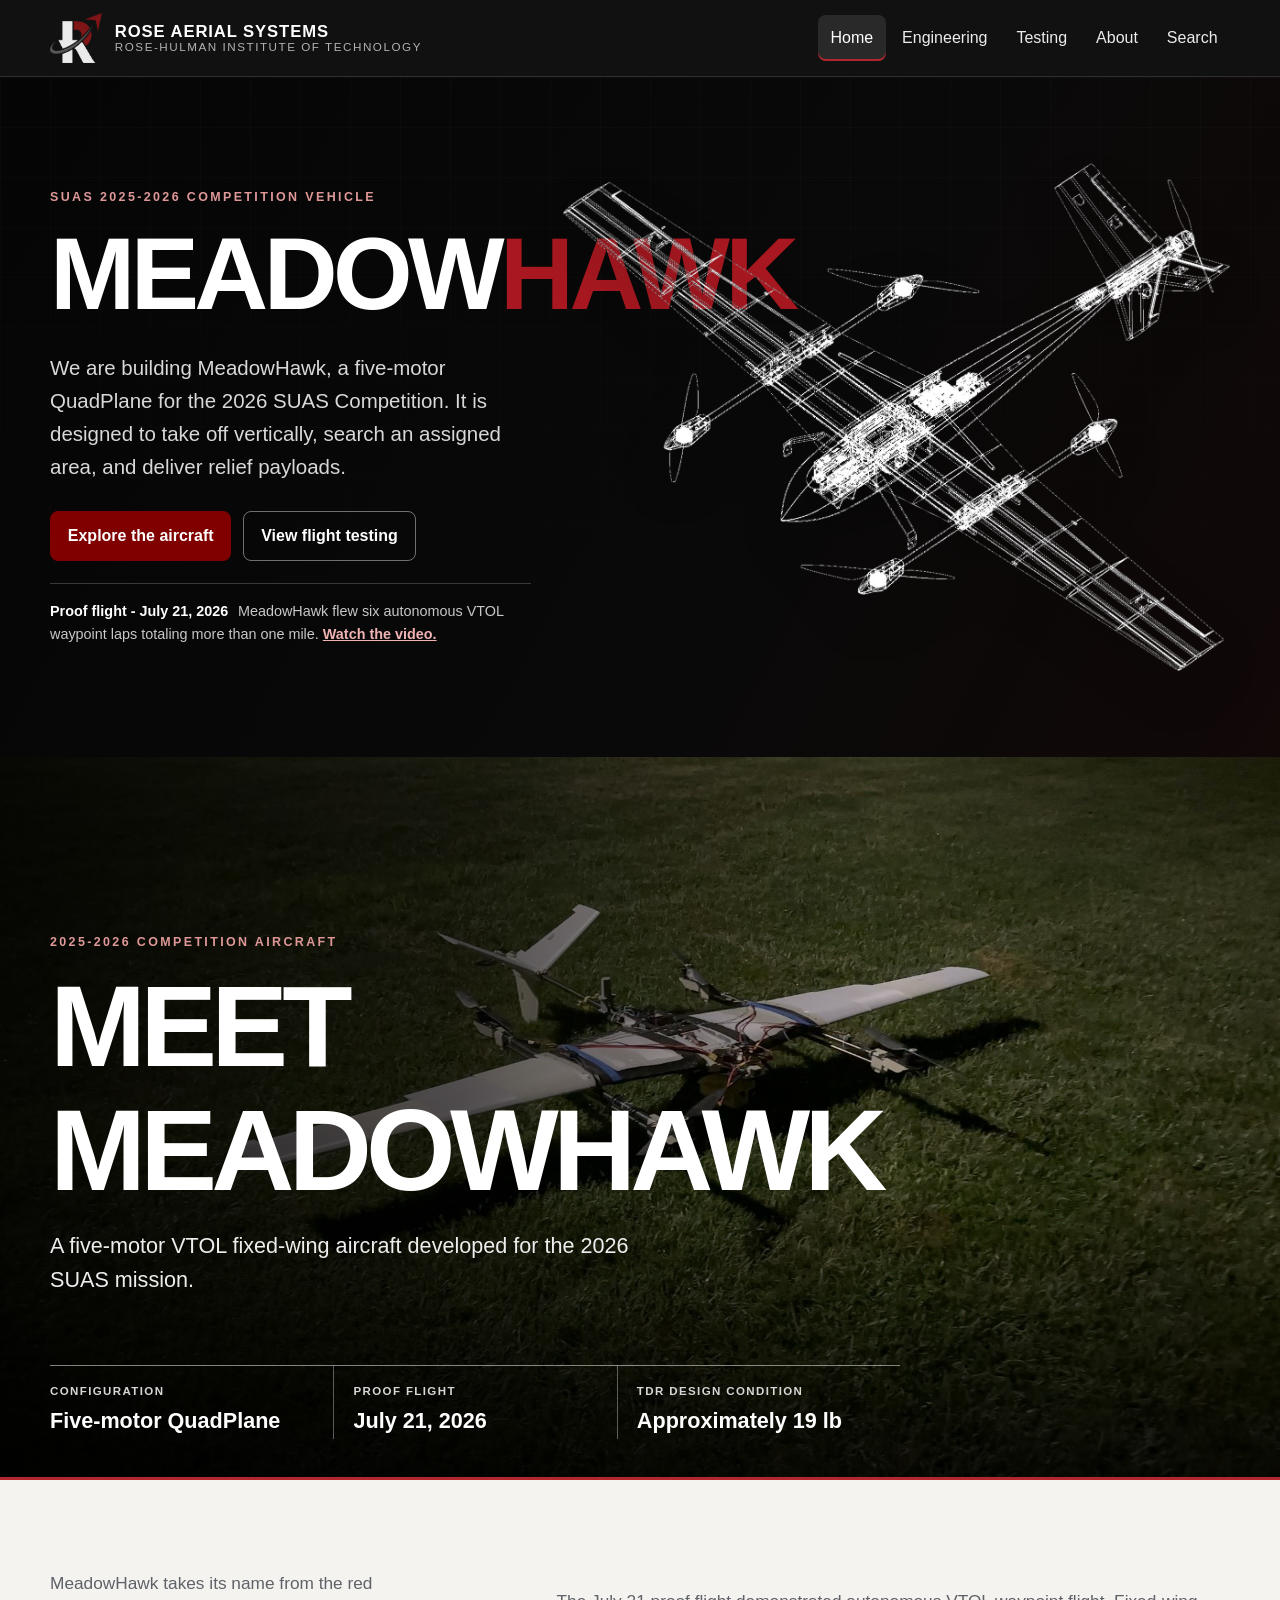
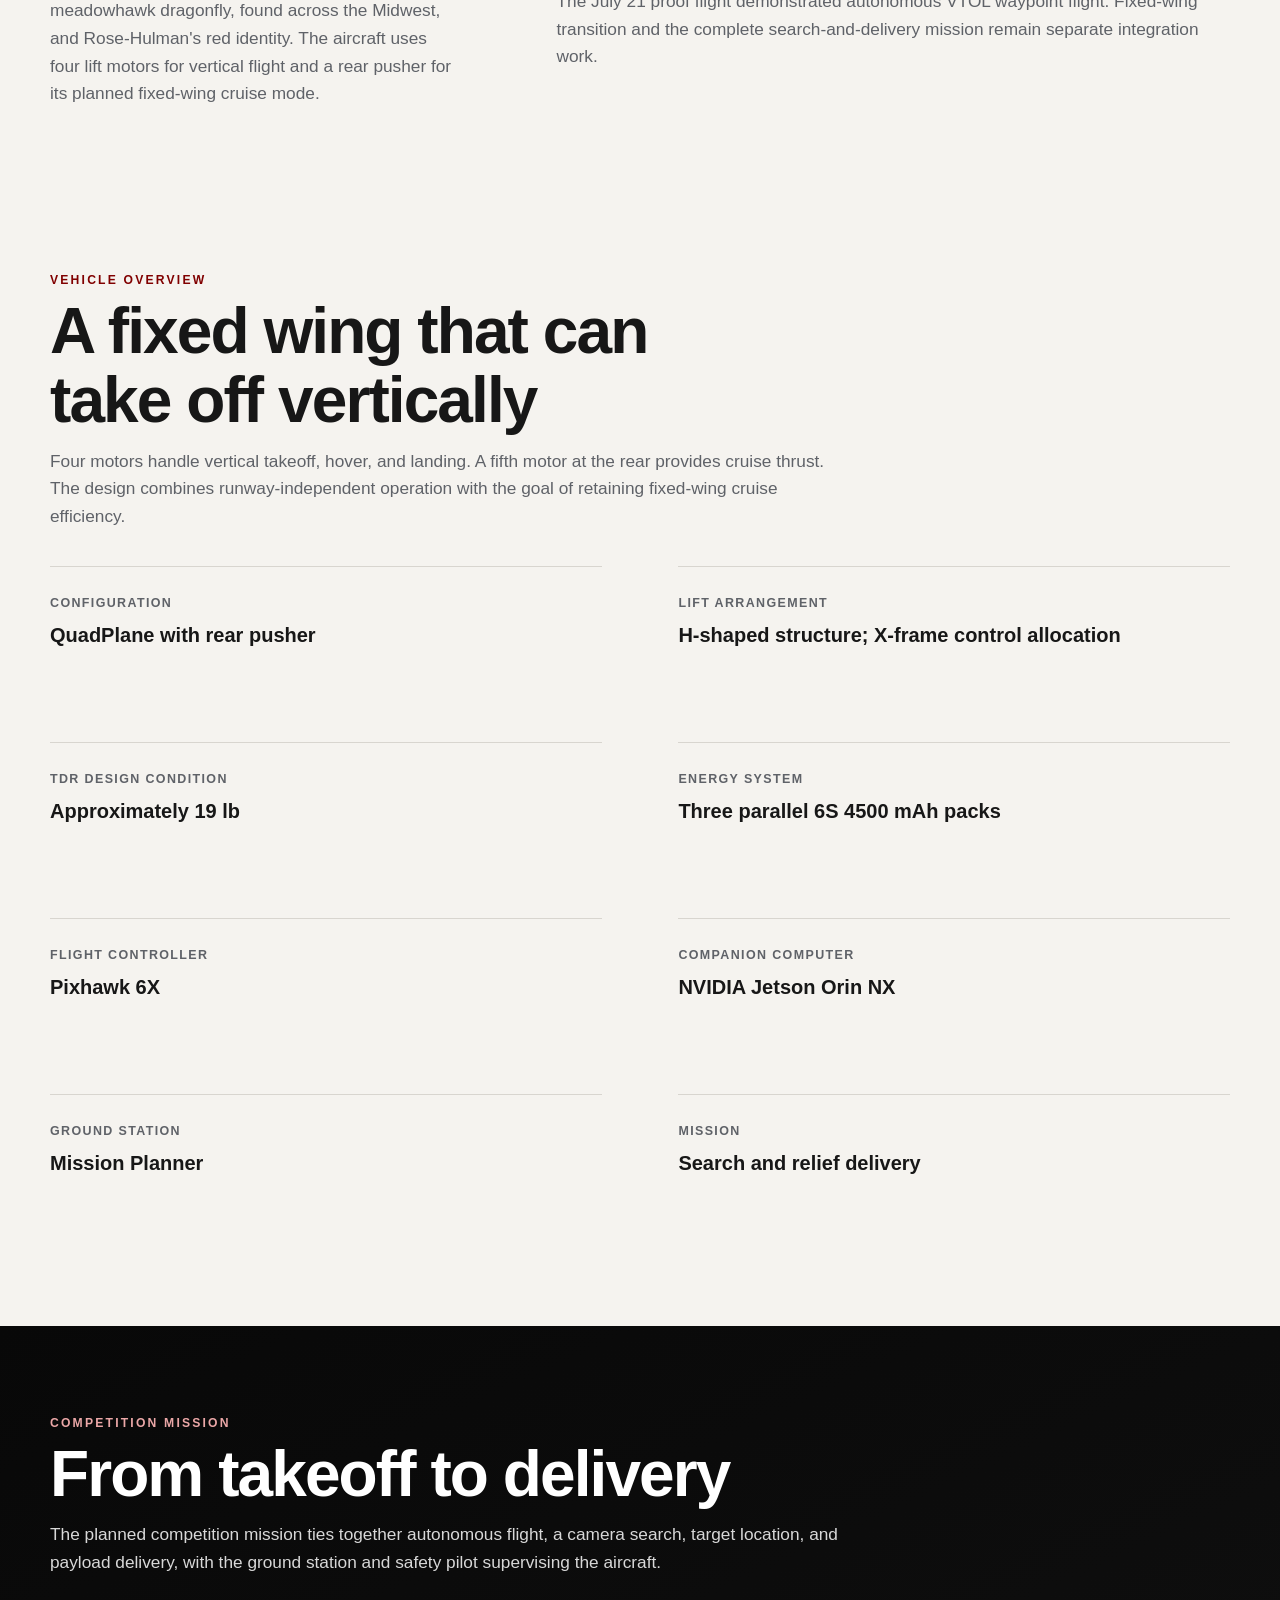
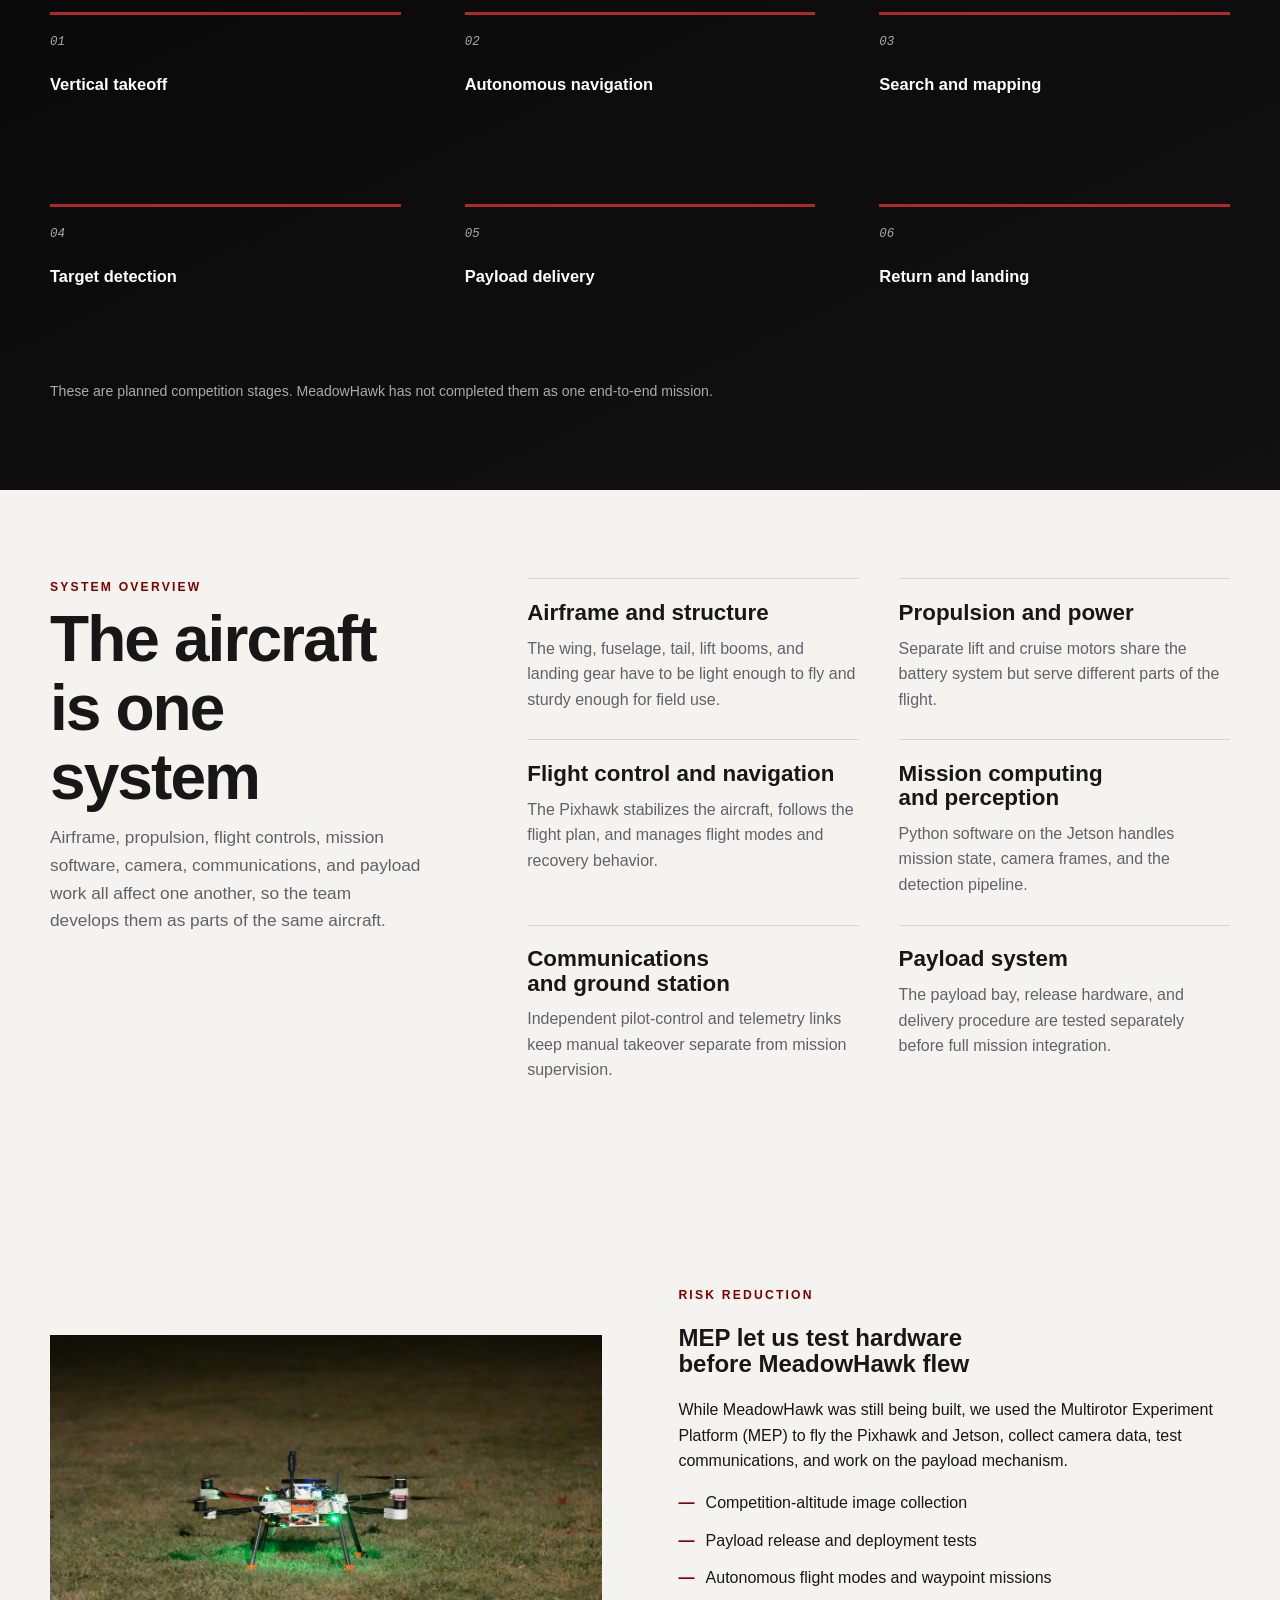
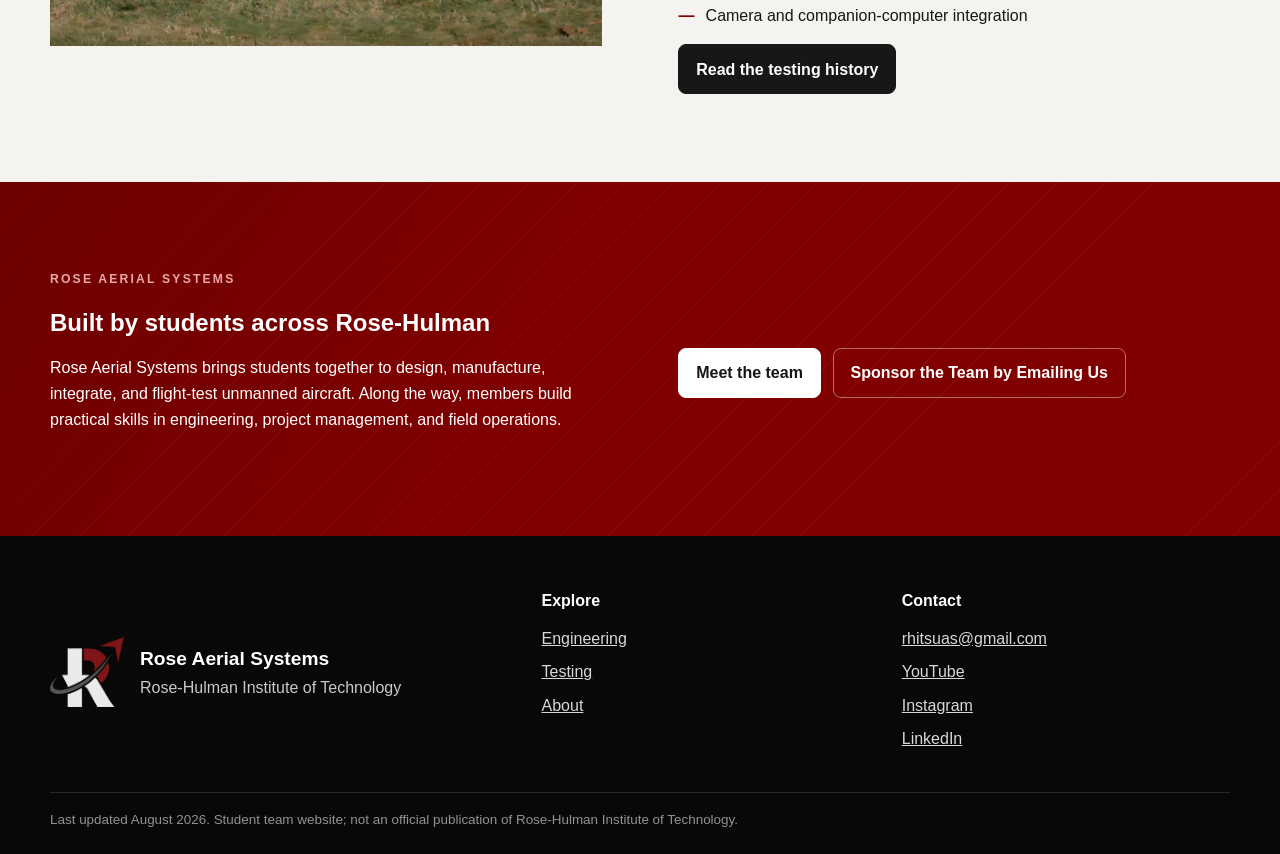
==== commit 8ee72f54: "RASWEB REV_4 Added major content" ====
--- a/index.html
+++ b/index.html
@@ -54,23 +54,68 @@
       </div>
     </section>
 
+    <section class="vehicle-story" id="meadowhawk" aria-labelledby="meadowhawk-title">
+      <div class="vehicle-spread">
+        <img src="assets/img/meadowhawk-field-spread.jpg" alt="MeadowHawk fully assembled on a grass field during nighttime testing" width="1920" height="1080" loading="eager">
+        <div class="vehicle-spread-shade" aria-hidden="true"></div>
+        <div class="vehicle-spread-heading">
+          <p class="eyebrow">2025-2026 competition aircraft</p>
+          <h2 id="meadowhawk-title">Meet MeadowHawk</h2>
+          <p>A five-motor VTOL fixed-wing aircraft developed for the 2026 SUAS mission.</p>
+        </div>
+        <dl class="vehicle-spread-facts">
+          <div><dt>Configuration</dt><dd>Five-motor QuadPlane</dd></div>
+          <div><dt>Proof flight</dt><dd>July 21, 2026</dd></div>
+          <div><dt>TDR design condition</dt><dd>Approximately 19 lb</dd></div>
+        </dl>
+      </div>
+      <div class="container vehicle-intro">
+        <p>MeadowHawk takes its name from the red meadowhawk dragonfly, found across the Midwest, and Rose-Hulman's red identity. The aircraft uses four lift motors for vertical flight and a rear pusher for its planned fixed-wing cruise mode.</p>
+        <p>The July 21 proof flight demonstrated autonomous VTOL waypoint flight. Fixed-wing transition and the complete search-and-delivery mission remain separate integration work.</p>
+      </div>
+    </section>
+
     <section class="section compact" id="aircraft" aria-labelledby="aircraft-title">
       <div class="container">
         <div class="section-heading">
           <span class="kicker">Vehicle overview</span>
           <h2 id="aircraft-title">A fixed wing that can take off vertically</h2>
-          <p>Four motors handle vertical takeoff, hover, and landing. A fifth motor at the rear provides cruise thrust. This gives us runway-independent operation without giving up the endurance of a fixed-wing aircraft.</p>
-        </div>
-        <dl class="spec-grid">
-          <div class="spec"><dt>Configuration</dt><dd>QuadPlane with rear pusher</dd></div>
-          <div class="spec"><dt>Lift arrangement</dt><dd>H-shaped structure; X-frame control allocation</dd></div>
-          <div class="spec"><dt>TDR design condition</dt><dd data-config="designWeight">Approximately 19 lb</dd></div>
-          <div class="spec"><dt>Energy system</dt><dd>Three parallel 6S 4500 mAh packs</dd></div>
-          <div class="spec"><dt>Flight controller</dt><dd>Pixhawk 6X</dd></div>
-          <div class="spec"><dt>Companion computer</dt><dd>NVIDIA Jetson Orin NX</dd></div>
-          <div class="spec"><dt>Ground station</dt><dd>Mission Planner</dd></div>
-          <div class="spec"><dt>Mission</dt><dd>Search and relief delivery</dd></div>
-        </dl>
+          <p>Four motors handle vertical takeoff, hover, and landing. A fifth motor at the rear provides cruise thrust. The design combines runway-independent operation with the goal of retaining fixed-wing cruise efficiency.</p>
+        </div>
+        <div class="spec-grid">
+          <article class="spec" tabindex="0">
+            <span class="spec-label">Configuration</span><strong class="spec-value">QuadPlane with rear pusher</strong>
+            <p class="spec-detail">Four lift motors handle vertical flight. The rear motor provides thrust for the planned fixed-wing cruise mode.</p>
+          </article>
+          <article class="spec" tabindex="0">
+            <span class="spec-label">Lift arrangement</span><strong class="spec-value">H-shaped structure; X-frame control allocation</strong>
+            <p class="spec-detail">The physical carbon structure remains H-shaped. ArduPilot's X-frame allocation matches the installed motor positions.</p>
+          </article>
+          <article class="spec" tabindex="0">
+            <span class="spec-label">TDR design condition</span><strong class="spec-value" data-config="designWeight">Approximately 19 lb</strong>
+            <p class="spec-detail">This is the aircraft weight used for the Technical Design Report design condition, not a newly measured competition weight.</p>
+          </article>
+          <article class="spec" tabindex="0">
+            <span class="spec-label">Energy system</span><strong class="spec-value">Three parallel 6S 4500 mAh packs</strong>
+            <p class="spec-detail">Three 22.2 V packs operate in parallel as one shared electrical system for lift, cruise, avionics, and mission hardware.</p>
+          </article>
+          <article class="spec" tabindex="0">
+            <span class="spec-label">Flight controller</span><strong class="spec-value">Pixhawk 6X</strong>
+            <p class="spec-detail">ArduPilot on the Pixhawk handles stabilization, navigation, flight modes, and recovery behavior.</p>
+          </article>
+          <article class="spec" tabindex="0">
+            <span class="spec-label">Companion computer</span><strong class="spec-value">NVIDIA Jetson Orin NX</strong>
+            <p class="spec-detail">Python software on the Jetson runs mission state and perception while the Pixhawk retains the flight-control loop.</p>
+          </article>
+          <article class="spec" tabindex="0">
+            <span class="spec-label">Ground station</span><strong class="spec-value">Mission Planner</strong>
+            <p class="spec-detail">The ground crew uses Mission Planner for planning, telemetry, mode supervision, and flight-log review.</p>
+          </article>
+          <article class="spec" tabindex="0">
+            <span class="spec-label">Mission</span><strong class="spec-value">Search and relief delivery</strong>
+            <p class="spec-detail">Search, target location, and delivery are planned competition capabilities; they have not yet been demonstrated together on MeadowHawk.</p>
+          </article>
+        </div>
       </div>
     </section>
 
@@ -81,43 +126,48 @@
           <h2 id="mission-title">From takeoff to delivery</h2>
           <p>The planned competition mission ties together autonomous flight, a camera search, target location, and payload delivery, with the ground station and safety pilot supervising the aircraft.</p>
         </div>
-        <figure class="conops-figure">
-          <img src="assets/img/mission-conops.png" alt="Planned mission sequence: VTOL takeoff and transition, waypoints, mapping and search, detection and delivery, then return home and vertical landing" width="1399" height="137" loading="lazy">
-          <figcaption><strong>Planned mission concept.</strong> This poster-board sequence describes the intended competition mission. It is not a record of a completed end-to-end flight.</figcaption>
-        </figure>
+        <ol class="mission-flow" aria-label="Planned competition mission stages">
+          <li class="mission-step" tabindex="0"><span class="mission-number">01</span><strong>Vertical takeoff</strong><p>Launch and climb under QuadPlane VTOL control.</p></li>
+          <li class="mission-step" tabindex="0"><span class="mission-number">02</span><strong>Autonomous navigation</strong><p>Follow the planned waypoint route under safety-pilot supervision.</p></li>
+          <li class="mission-step" tabindex="0"><span class="mission-number">03</span><strong>Search and mapping</strong><p>Enter the assigned area and collect mission imagery.</p></li>
+          <li class="mission-step" tabindex="0"><span class="mission-number">04</span><strong>Target detection</strong><p>Process imagery and estimate the target's location.</p></li>
+          <li class="mission-step" tabindex="0"><span class="mission-number">05</span><strong>Payload delivery</strong><p>Navigate to the delivery point and command the selected release.</p></li>
+          <li class="mission-step" tabindex="0"><span class="mission-number">06</span><strong>Return and landing</strong><p>Return home and recover in vertical flight.</p></li>
+        </ol>
+        <p class="mission-note">These are planned competition stages. MeadowHawk has not completed them as one end-to-end mission.</p>
       </div>
     </section>
 
     <section class="section" aria-labelledby="systems-title">
-      <div class="container">
+      <div class="container systems-layout">
         <div class="section-heading">
           <span class="kicker">System overview</span>
           <h2 id="systems-title">The aircraft is one system</h2>
           <p>Airframe, propulsion, flight controls, mission software, camera, communications, and payload work all affect one another, so the team develops them as parts of the same aircraft.</p>
         </div>
-        <div class="grid three">
-          <article class="card">
-            <a class="stretched" href="engineering.html#airframe"><div class="card-icon"></div><h3>Airframe and structure</h3></a>
+        <div class="systems-grid">
+          <article class="system-item">
+            <a href="engineering.html#airframe"><h3>Airframe and structure</h3></a>
             <p>The wing, fuselage, tail, lift booms, and landing gear have to be light enough to fly and sturdy enough for field use.</p>
           </article>
-          <article class="card">
-            <a class="stretched" href="engineering.html#propulsion"><div class="card-icon"></div><h3>Propulsion and power</h3></a>
+          <article class="system-item">
+            <a href="engineering.html#propulsion"><h3>Propulsion and power</h3></a>
             <p>Separate lift and cruise motors share the battery system but serve different parts of the flight.</p>
           </article>
-          <article class="card">
-            <a class="stretched" href="engineering.html#flight-control"><div class="card-icon"></div><h3>Flight control and navigation</h3></a>
+          <article class="system-item">
+            <a href="engineering.html#flight-control"><h3>Flight control and navigation</h3></a>
             <p>The Pixhawk stabilizes the aircraft, follows the flight plan, and manages flight modes and recovery behavior.</p>
           </article>
-          <article class="card">
-            <a class="stretched" href="engineering.html#mission-computing"><div class="card-icon"></div><h3>Mission computing and perception</h3></a>
+          <article class="system-item">
+            <a href="engineering.html#mission-computing"><h3>Mission computing and perception</h3></a>
             <p>Python software on the Jetson handles mission state, camera frames, and the detection pipeline.</p>
           </article>
-          <article class="card">
-            <a class="stretched" href="engineering.html#communications"><div class="card-icon"></div><h3>Communications and ground station</h3></a>
+          <article class="system-item">
+            <a href="engineering.html#communications"><h3>Communications and ground station</h3></a>
             <p>Independent pilot-control and telemetry links keep manual takeover separate from mission supervision.</p>
           </article>
-          <article class="card">
-            <a class="stretched" href="engineering.html#payload"><div class="card-icon"></div><h3>Payload system</h3></a>
+          <article class="system-item">
+            <a href="engineering.html#payload"><h3>Payload system</h3></a>
             <p>The payload bay, release hardware, and delivery procedure are tested separately before full mission integration.</p>
           </article>
         </div>
--- a/assets/css/styles.css
+++ b/assets/css/styles.css
@@ -9,8 +9,8 @@
   --white: #ffffff;
   --line: #d8d5cf;
   --max: 1180px;
-  --radius: 14px;
-  --shadow: 0 18px 50px rgba(0, 0, 0, 0.12);
+  --radius: 2px;
+  --shadow: none;
 }
 
 * { box-sizing: border-box; }
@@ -18,12 +18,10 @@
 html { scroll-behavior: smooth; }
 body {
   margin: 0;
+  overflow-x: hidden;
+  overflow-x: clip;
   color: var(--ink);
   background-color: var(--paper);
-  background-image:
-    linear-gradient(rgba(23,23,23,.025) 1px, transparent 1px),
-    linear-gradient(90deg, rgba(23,23,23,.025) 1px, transparent 1px);
-  background-size: 46px 46px;
   font-family: Inter, "Segoe UI", Roboto, Helvetica, Arial, sans-serif;
   line-height: 1.6;
 }
@@ -143,7 +141,7 @@
   align-items: center;
   gap: 2rem;
 }
-.hero-copy { padding: 5rem 0; }
+.hero-copy { min-width: 0; padding: 5rem 0; }
 .eyebrow {
   margin: 0 0 .7rem;
   color: #df9898;
@@ -224,17 +222,83 @@
   font-weight: 750;
 }
 
+.vehicle-story { color: var(--ink); background: var(--paper); }
+.vehicle-spread {
+  position: relative;
+  isolation: isolate;
+  overflow: hidden;
+  color: var(--white);
+  background: var(--black);
+  border-bottom: 3px solid var(--rose-light);
+}
+.vehicle-spread > img { width: 100%; height: auto; }
+.vehicle-spread-shade {
+  position: absolute;
+  z-index: 1;
+  inset: 0;
+  background:
+    linear-gradient(90deg, rgba(0,0,0,.86) 0%, rgba(0,0,0,.58) 36%, rgba(0,0,0,.06) 70%),
+    linear-gradient(0deg, rgba(0,0,0,.78) 0%, transparent 42%);
+}
+.vehicle-spread-heading {
+  position: absolute;
+  z-index: 2;
+  left: max(1rem, calc((100vw - var(--max)) / 2));
+  bottom: clamp(9.5rem, 14vw, 12.5rem);
+  max-width: 700px;
+}
+.vehicle-spread-heading h2 {
+  margin: 0;
+  font-size: clamp(3.5rem, 9vw, 8rem);
+  letter-spacing: -.05em;
+  text-transform: uppercase;
+}
+.vehicle-spread-heading p:last-child {
+  max-width: 610px;
+  margin: 1rem 0 0;
+  color: #ededed;
+  font-size: clamp(1rem, 2vw, 1.35rem);
+}
+.vehicle-spread-facts {
+  position: absolute;
+  z-index: 2;
+  right: max(1rem, calc((100vw - var(--max)) / 2));
+  bottom: 2.4rem;
+  left: max(1rem, calc((100vw - var(--max)) / 2));
+  display: grid;
+  grid-template-columns: repeat(3, minmax(0, 1fr));
+  max-width: 850px;
+  margin: 0;
+  border-top: 1px solid rgba(255,255,255,.5);
+}
+.vehicle-spread-facts div { padding: 1rem 1.2rem 0 0; }
+.vehicle-spread-facts div + div { padding-left: 1.2rem; border-left: 1px solid rgba(255,255,255,.34); }
+.vehicle-spread-facts dt {
+  color: #d7d7d7;
+  font-size: .72rem;
+  font-weight: 800;
+  letter-spacing: .12em;
+  text-transform: uppercase;
+}
+.vehicle-spread-facts dd { margin: .2rem 0 0; font-size: clamp(1rem, 1.8vw, 1.35rem); font-weight: 750; }
+.vehicle-intro {
+  display: grid;
+  grid-template-columns: minmax(260px, .75fr) minmax(0, 1.25fr);
+  gap: clamp(2rem, 8vw, 7rem);
+  padding-top: clamp(3.5rem, 7vw, 6rem);
+  padding-bottom: clamp(3.5rem, 7vw, 6rem);
+  color: var(--ink);
+}
+.vehicle-intro h3 { max-width: 12ch; margin: 0; font-size: clamp(2.3rem, 5vw, 4.5rem); }
+.vehicle-intro p { max-width: 740px; margin-top: 0; color: var(--muted); font-size: 1.08rem; }
+.vehicle-intro p + p { margin-top: 1.15rem; }
+
 main section { scroll-margin-top: 90px; }
 .section { padding: 5.5rem 0; }
 .section.compact { padding: 3.5rem 0; }
 .section.dark {
   color: var(--white);
-  background-color: var(--black);
-  background-image:
-    linear-gradient(rgba(255,255,255,.025) 1px, transparent 1px),
-    linear-gradient(90deg, rgba(255,255,255,.025) 1px, transparent 1px),
-    linear-gradient(135deg, rgba(128,0,0,.08), transparent 45%);
-  background-size: 52px 52px, 52px 52px, auto;
+  background: linear-gradient(155deg, #080808 0%, #111 100%);
 }
 .section.rose {
   color: var(--white);
@@ -276,11 +340,12 @@
 .grid.three { grid-template-columns: repeat(3, minmax(0, 1fr)); }
 .grid.four { grid-template-columns: repeat(4, minmax(0, 1fr)); }
 .card {
-  padding: 1.35rem;
-  background: var(--white);
-  border: 1px solid var(--line);
-  border-radius: var(--radius);
-  box-shadow: 0 8px 25px rgba(0,0,0,.035);
+  padding: 1.35rem 0;
+  background: transparent;
+  border: 0;
+  border-top: 1px solid var(--line);
+  border-radius: 0;
+  box-shadow: none;
 }
 .card h3 { margin: .15rem 0 .55rem; font-size: 1.45rem; }
 .card p { margin: 0; color: var(--muted); }
@@ -291,50 +356,160 @@
   height: 4px;
   margin-bottom: 1rem;
   background: var(--rose);
-  border-radius: 99px;
-}
-.dark .card { background: #121212; border-color: #292929; }
+  border-radius: 0;
+}
+.dark .card { background: transparent; border-color: #3b3b3b; }
 .dark .card p { color: #c6c6c6; }
 
 .spec-grid {
   display: grid;
-  grid-template-columns: repeat(4, minmax(0,1fr));
+  grid-template-columns: repeat(2, minmax(0,1fr));
+  column-gap: clamp(2rem, 6vw, 5rem);
+}
+.spec {
+  position: relative;
+  min-height: 176px;
+  padding: 1.4rem 0;
+  overflow: hidden;
+  background: transparent;
   border-top: 1px solid var(--line);
-  border-left: 1px solid var(--line);
-}
-.spec {
-  min-height: 145px;
-  padding: 1.25rem;
-  background: rgba(255,255,255,.48);
-  border-right: 1px solid var(--line);
-  border-bottom: 1px solid var(--line);
-}
-.spec dt { color: var(--muted); font-size: .78rem; font-weight: 800; letter-spacing: .11em; text-transform: uppercase; }
-.spec dd { margin: .5rem 0 0; font-size: 1.25rem; font-weight: 800; line-height: 1.25; }
-
-.conops-figure {
+  outline: none;
+  transition: background-color .2s ease;
+}
+.spec::before {
+  content: "";
+  position: absolute;
+  top: 0;
+  right: 0;
+  left: 0;
+  height: 3px;
+  background: var(--rose);
+  transform: scaleX(0);
+  transform-origin: left;
+  transition: transform .2s ease;
+}
+.spec-label {
+  color: var(--muted);
+  font-size: .78rem;
+  font-weight: 800;
+  letter-spacing: .11em;
+  text-transform: uppercase;
+}
+.spec-value {
+  display: block;
+  margin-top: .5rem;
+  font-size: 1.25rem;
+  line-height: 1.25;
+}
+.spec .spec-detail {
+  max-height: 0;
   margin: 0;
-  padding: clamp(1rem, 2.5vw, 1.65rem);
-  overflow-x: auto;
-  color: var(--ink);
-  background: var(--white);
-  border: 1px solid #d7d7d7;
-  border-radius: var(--radius);
-  box-shadow: 0 18px 50px rgba(0,0,0,.22);
-}
-.conops-figure img {
-  width: 100%;
-  min-width: 760px;
-  height: auto;
-}
-.conops-figure figcaption {
+  overflow: hidden;
+  color: var(--muted);
+  font-size: .88rem;
+  line-height: 1.48;
+  opacity: 0;
+  transform: translateY(8px);
+  transition: max-height .25s ease, margin-top .25s ease, opacity .2s ease, transform .2s ease;
+}
+.spec:hover,
+.spec:focus { background: rgba(255,255,255,.62); }
+.spec:hover::before,
+.spec:focus::before { transform: scaleX(1); }
+.spec:hover > .spec-detail,
+.spec:focus > .spec-detail {
+  max-height: 9rem;
   margin-top: 1rem;
-  padding-top: .9rem;
-  color: var(--muted);
-  border-top: 1px solid var(--line);
-  font-size: .92rem;
-}
-.conops-figure figcaption strong { color: var(--ink); }
+  opacity: 1;
+  transform: none;
+}
+.spec:focus-visible { outline: 3px solid #8d0d15; outline-offset: 4px; }
+
+.mission-flow {
+  display: grid;
+  grid-template-columns: repeat(3, minmax(0, 1fr));
+  column-gap: clamp(2rem, 5vw, 4rem);
+  row-gap: 2rem;
+  margin: 0;
+  padding: 0;
+  list-style: none;
+}
+.mission-flow > li {
+  position: relative;
+  min-width: 0;
+}
+.mission-step {
+  position: relative;
+  min-height: 160px;
+  padding: 1.15rem 0;
+  overflow: hidden;
+  background: transparent;
+  border-top: 3px solid var(--rose-light);
+  outline: none;
+  transition: border-color .2s ease;
+}
+.mission-flow > li:not(:last-child)::after {
+  content: "\2192";
+  position: absolute;
+  z-index: 2;
+  top: 2.2rem;
+  right: clamp(-2rem, -2.5vw, -1rem);
+  color: #9a9a9a;
+  font-size: 1rem;
+  transform: translate(50%, -50%);
+}
+.mission-flow > li:nth-child(3n)::after { display: none; }
+.mission-number {
+  display: block;
+  margin-bottom: 1.2rem;
+  color: #a8a8a8;
+  font-family: ui-monospace, SFMono-Regular, Consolas, monospace;
+  font-size: .78rem;
+  font-style: italic;
+}
+.mission-step strong { font-size: 1.03rem; line-height: 1.25; }
+.mission-step p {
+  max-height: 0;
+  margin: 0;
+  overflow: hidden;
+  color: #c7c7c7;
+  font-size: .84rem;
+  line-height: 1.5;
+  opacity: 0;
+  transform: translateY(8px);
+  transition: max-height .25s ease, margin-top .25s ease, opacity .2s ease, transform .2s ease;
+}
+.mission-step:hover,
+.mission-step:focus { border-color: #f0a8a8; }
+.mission-step:hover > p,
+.mission-step:focus > p {
+  max-height: 7rem;
+  margin-top: .8rem;
+  opacity: 1;
+  transform: none;
+}
+.mission-step:focus-visible { outline: 3px solid #eba7a7; outline-offset: 4px; }
+.mission-note {
+  max-width: none;
+  margin: 1rem 0 0;
+  color: #aaa;
+  font-size: .88rem;
+}
+
+.systems-layout {
+  display: grid;
+  grid-template-columns: minmax(260px, .8fr) minmax(0, 1.5fr);
+  align-items: start;
+  gap: clamp(3rem, 8vw, 7rem);
+}
+.systems-layout .section-heading { margin: 0; }
+.systems-grid { display: grid; grid-template-columns: repeat(2, minmax(0, 1fr)); column-gap: 2.5rem; }
+.system-item { padding: 1.35rem 0 1.7rem; border-top: 1px solid var(--line); }
+.system-item a { color: inherit; text-decoration-color: transparent; text-underline-offset: .22em; }
+.system-item a:hover,
+.system-item a:focus-visible { color: var(--rose); text-decoration-color: currentColor; }
+.system-item h3 { margin: 0 0 .65rem; font-size: 1.4rem; }
+.system-item p { margin: 0; color: var(--muted); }
 
 .split {
   display: grid;
@@ -344,12 +519,12 @@
 }
 .media-frame {
   overflow: hidden;
-  background: #111;
-  border-radius: var(--radius);
-  box-shadow: var(--shadow);
-}
-.media-frame img { width: 100%; aspect-ratio: 16 / 10; object-fit: cover; }
-.media-frame.tall img { aspect-ratio: 4/5; }
+  background: transparent;
+  border-radius: 0;
+  box-shadow: none;
+}
+.media-frame img { width: 100%; height: auto; aspect-ratio: auto; object-fit: contain; }
+.media-frame.tall img { height: auto; aspect-ratio: auto; object-fit: contain; }
 .media-frame.full-image img {
   display: block;
   width: 100%;
@@ -362,6 +537,65 @@
   background: var(--white);
 }
 .team-photo img { aspect-ratio: 3 / 2; }
+.about-mosaic {
+  display: grid;
+  grid-template-columns: repeat(2, minmax(0, 1fr));
+  gap: .75rem;
+}
+.about-mosaic-item {
+  overflow: hidden;
+  aspect-ratio: 800 / 670;
+  background: #111;
+  border-radius: 0;
+  box-shadow: none;
+}
+.about-mosaic-main {
+  grid-column: 1 / -1;
+  aspect-ratio: 1350 / 837;
+}
+.about-mosaic img {
+  width: 100%;
+  height: 100%;
+  object-fit: contain;
+  transition: transform .35s ease;
+}
+.about-mosaic-main img { object-fit: contain; }
+.about-mosaic-item:hover img { transform: scale(1.025); }
+.subteam-card {
+  display: flex;
+  min-height: 240px;
+  flex-direction: column;
+  padding: 1.4rem 0;
+  border-top: 1px solid #3b3b3b;
+  outline: none;
+  transition: border-color .2s ease;
+}
+.grid.subteam-grid { grid-template-columns: repeat(2, minmax(0, 1fr)); column-gap: clamp(2rem, 6vw, 5rem); }
+.subteam-card h3 { margin: .1rem 0 .6rem; font-size: 1.6rem; }
+.subteam-card > p { margin: 0; color: #c6c6c6; }
+.subteam-details { margin-top: auto; padding-top: 1.15rem; }
+.subteam-card .reveal-list {
+  max-height: 0;
+  margin: 0;
+  padding: 0 0 0 1.1rem;
+  overflow: hidden;
+  color: #c6c6c6;
+  font-size: .88rem;
+  line-height: 1.45;
+  opacity: 0;
+  transform: translateY(8px);
+  transition: max-height .25s ease, opacity .2s ease, transform .2s ease;
+}
+.subteam-card .reveal-list li + li { margin-top: .4rem; }
+.subteam-card:hover,
+.subteam-card:focus { border-color: #d9787e; }
+.subteam-card:hover .reveal-list,
+.subteam-card:focus .reveal-list {
+  max-height: 12rem;
+  opacity: 1;
+  transform: none;
+}
+.subteam-card:focus-visible { outline: 3px solid #eba7a7; outline-offset: 4px; }
 .profile-card { overflow: hidden; padding: 0; }
 .profile-card > img { display: block; width: 100%; aspect-ratio: 4 / 5; object-fit: cover; }
 .profile-copy { padding: 1.35rem; }
@@ -374,15 +608,15 @@
 .check-list li::before { content: "\2014"; position: absolute; left: 0; color: var(--rose); font-weight: 900; }
 
 .callout {
-  padding: clamp(1.4rem, 4vw, 2.5rem);
-  background: var(--white);
-  border: 1px solid var(--line);
-  border-left: 6px solid var(--rose);
-  border-radius: var(--radius);
+  padding: clamp(1.2rem, 3vw, 2rem) 0 clamp(1.2rem, 3vw, 2rem) clamp(1rem, 3vw, 2rem);
+  background: transparent;
+  border: 0;
+  border-left: 4px solid var(--rose);
+  border-radius: 0;
 }
 .callout h2, .callout h3 { margin-top: 0; }
 .callout p:last-child { margin-bottom: 0; }
-.callout.dark-callout { color: var(--white); background: #111; border-color: #333; border-left-color: var(--rose-light); }
+.callout.dark-callout { color: var(--white); background: transparent; border-left-color: var(--rose-light); }
 
 .page-hero {
   position: relative;
@@ -396,12 +630,8 @@
   position: absolute;
   inset: 0;
   pointer-events: none;
-  opacity: .11;
-  background-image:
-    linear-gradient(rgba(255,255,255,.2) 1px, transparent 1px),
-    linear-gradient(90deg, rgba(255,255,255,.2) 1px, transparent 1px);
-  background-size: 52px 52px;
-  mask-image: linear-gradient(90deg, black, transparent 85%);
+  opacity: .16;
+  background: linear-gradient(118deg, transparent 0 58%, rgba(255,255,255,.12) 58% 58.15%, transparent 58.15% 100%);
 }
 .page-hero::after {
   content: "";
@@ -413,10 +643,11 @@
   background: linear-gradient(90deg, var(--rose-light) 0 18%, #333 18% 100%);
 }
 .page-hero-layout {
+  --edge-gutter: max(1rem, calc((100vw - var(--max)) / 2));
   position: relative;
   z-index: 1;
   display: grid;
-  grid-template-columns: minmax(0, 1.08fr) minmax(320px, .92fr);
+  grid-template-columns: minmax(0, .82fr) minmax(360px, 1.18fr);
   align-items: center;
   gap: clamp(2rem, 5vw, 4.5rem);
 }
@@ -424,11 +655,13 @@
 .page-hero p:not(.eyebrow) { max-width: 760px; color: #d0d0d0; font-size: 1.15rem; }
 .page-hero-media {
   margin: 0;
-  overflow: hidden;
-  background: #151515;
-  border: 1px solid rgba(255,255,255,.2);
-  border-radius: var(--radius);
-  box-shadow: 0 24px 60px rgba(0,0,0,.34);
+  width: calc(100% + var(--edge-gutter));
+  margin-right: calc(var(--edge-gutter) * -1);
+  overflow: hidden;
+  background: transparent;
+  border: 0;
+  border-radius: 0;
+  box-shadow: none;
 }
 .page-hero-media img {
   width: 100%;
@@ -436,7 +669,7 @@
   background: #101010;
 }
 .page-hero-media figcaption {
-  padding: .75rem .9rem;
+  padding: .75rem 0 0;
   color: #c9c9c9;
   border-top: 1px solid rgba(255,255,255,.14);
   font-size: .82rem;
@@ -483,10 +716,11 @@
   max-width: 850px;
   margin: 1.4rem 0 0;
   overflow: hidden;
-  background: var(--white);
-  border: 1px solid var(--line);
-  border-radius: var(--radius);
-  box-shadow: 0 12px 34px rgba(0,0,0,.1);
+  background: transparent;
+  border: 0;
+  border-top: 1px solid var(--line);
+  border-radius: 0;
+  box-shadow: none;
 }
 .video-embed {
   position: relative;
@@ -502,7 +736,7 @@
   border: 0;
 }
 .video-card figcaption {
-  padding: .85rem 1rem;
+  padding: .85rem 0;
   color: var(--muted);
   font-size: .9rem;
 }
@@ -523,9 +757,11 @@
   place-items: center;
   padding: 1rem;
   color: var(--muted);
-  background: var(--white);
-  border: 1px dashed #aaa;
-  border-radius: 12px;
+  background: transparent;
+  border: 0;
+  border-top: 1px solid var(--line);
+  border-bottom: 1px solid var(--line);
+  border-radius: 0;
   text-align: center;
 }
 
@@ -568,6 +804,10 @@
 .search-results a:hover { background: #f1eeea; }
 .search-results span { color: var(--muted); font-size: .86rem; }
 .search-empty { padding: 1.5rem; color: var(--muted); }
+
+@media (max-width: 1100px) {
+  .mission-flow { grid-template-columns: repeat(3, minmax(0, 1fr)); }
+}
 
 @media (max-width: 940px) {
   .nav-toggle { display: inline-grid; place-items: center; }
@@ -588,7 +828,8 @@
   .hero-art { min-height: 420px; }
   .hero-art img { width: 100%; }
   .page-hero-layout { grid-template-columns: 1fr; }
-  .page-hero-media { max-width: 760px; }
+  .page-hero-media { width: 100%; max-width: 900px; margin-right: 0; }
+  .systems-layout { grid-template-columns: 1fr; gap: 2.5rem; }
   .grid.four, .spec-grid { grid-template-columns: repeat(2, minmax(0,1fr)); }
   .sponsor-grid { grid-template-columns: repeat(2, minmax(0,1fr)); }
 }
@@ -597,12 +838,40 @@
   .brand-text span { display: none; }
   .hero { min-height: auto; }
   .hero-inner { min-height: auto; }
-  h1 { font-size: clamp(3rem, 17vw, 5rem); }
+  h1 { font-size: clamp(2.8rem, 15vw, 4.8rem); }
+  .hero h1 { font-size: clamp(2.65rem, 12vw, 3.9rem); letter-spacing: -.055em; }
+  .hero h1 .accent { display: block; }
   .hero-art { min-height: 320px; margin-bottom: 2rem; }
+  .vehicle-spread-shade { display: none; }
+  .vehicle-spread-heading {
+    position: static;
+    max-width: none;
+    padding: 2rem 1rem 1rem;
+    background: var(--black);
+  }
+  .vehicle-spread-heading h2 { font-size: clamp(2.6rem, 11.5vw, 4.1rem); }
+  .vehicle-spread-facts {
+    position: static;
+    grid-template-columns: 1fr;
+    max-width: none;
+    margin: 0 1rem;
+    padding-bottom: 1.5rem;
+  }
+  .vehicle-spread-facts div { padding: .9rem 0; }
+  .vehicle-spread-facts div + div { padding-left: 0; border-top: 1px solid rgba(255,255,255,.24); border-left: 0; }
+  .vehicle-intro { grid-template-columns: 1fr; gap: 1.5rem; }
   .section { padding: 4rem 0; }
   .page-hero { padding: 3.75rem 0 3.25rem; }
   .grid.two, .grid.three, .grid.four, .split, .footer-grid { grid-template-columns: 1fr; }
-  .spec-grid { grid-template-columns: 1fr 1fr; }
+  .spec-grid, .systems-grid, .grid.subteam-grid { grid-template-columns: 1fr; }
+  .mission-flow { grid-template-columns: 1fr; }
+  .mission-step { min-height: 0; }
+  .mission-flow > li:not(:last-child)::after { display: none; }
+  .spec { min-height: 0; }
+  .subteam-card { min-height: 0; }
+  .about-purpose > :last-child { order: -1; }
+  .about-mosaic { grid-template-columns: 1fr; }
+  .about-mosaic-main { grid-column: auto; }
   .subnav { top: 76px; }
   .sponsor-grid { grid-template-columns: 1fr; }
 }
@@ -613,7 +882,22 @@
   .spec-grid { grid-template-columns: 1fr; }
 }
 
+@media (hover: none) {
+  .spec .spec-detail,
+  .mission-step > p,
+  .subteam-card .reveal-list {
+    max-height: none;
+    margin-top: .85rem;
+    opacity: 1;
+    transform: none;
+  }
+}
+
 @media (prefers-reduced-motion: reduce) {
   html { scroll-behavior: auto; }
   *, *::before, *::after { animation-duration: .01ms !important; animation-iteration-count: 1 !important; transition-duration: .01ms !important; }
-}
+  .spec,
+  .mission-step,
+  .subteam-card,
+  .about-mosaic img { transform: none !important; }
+}
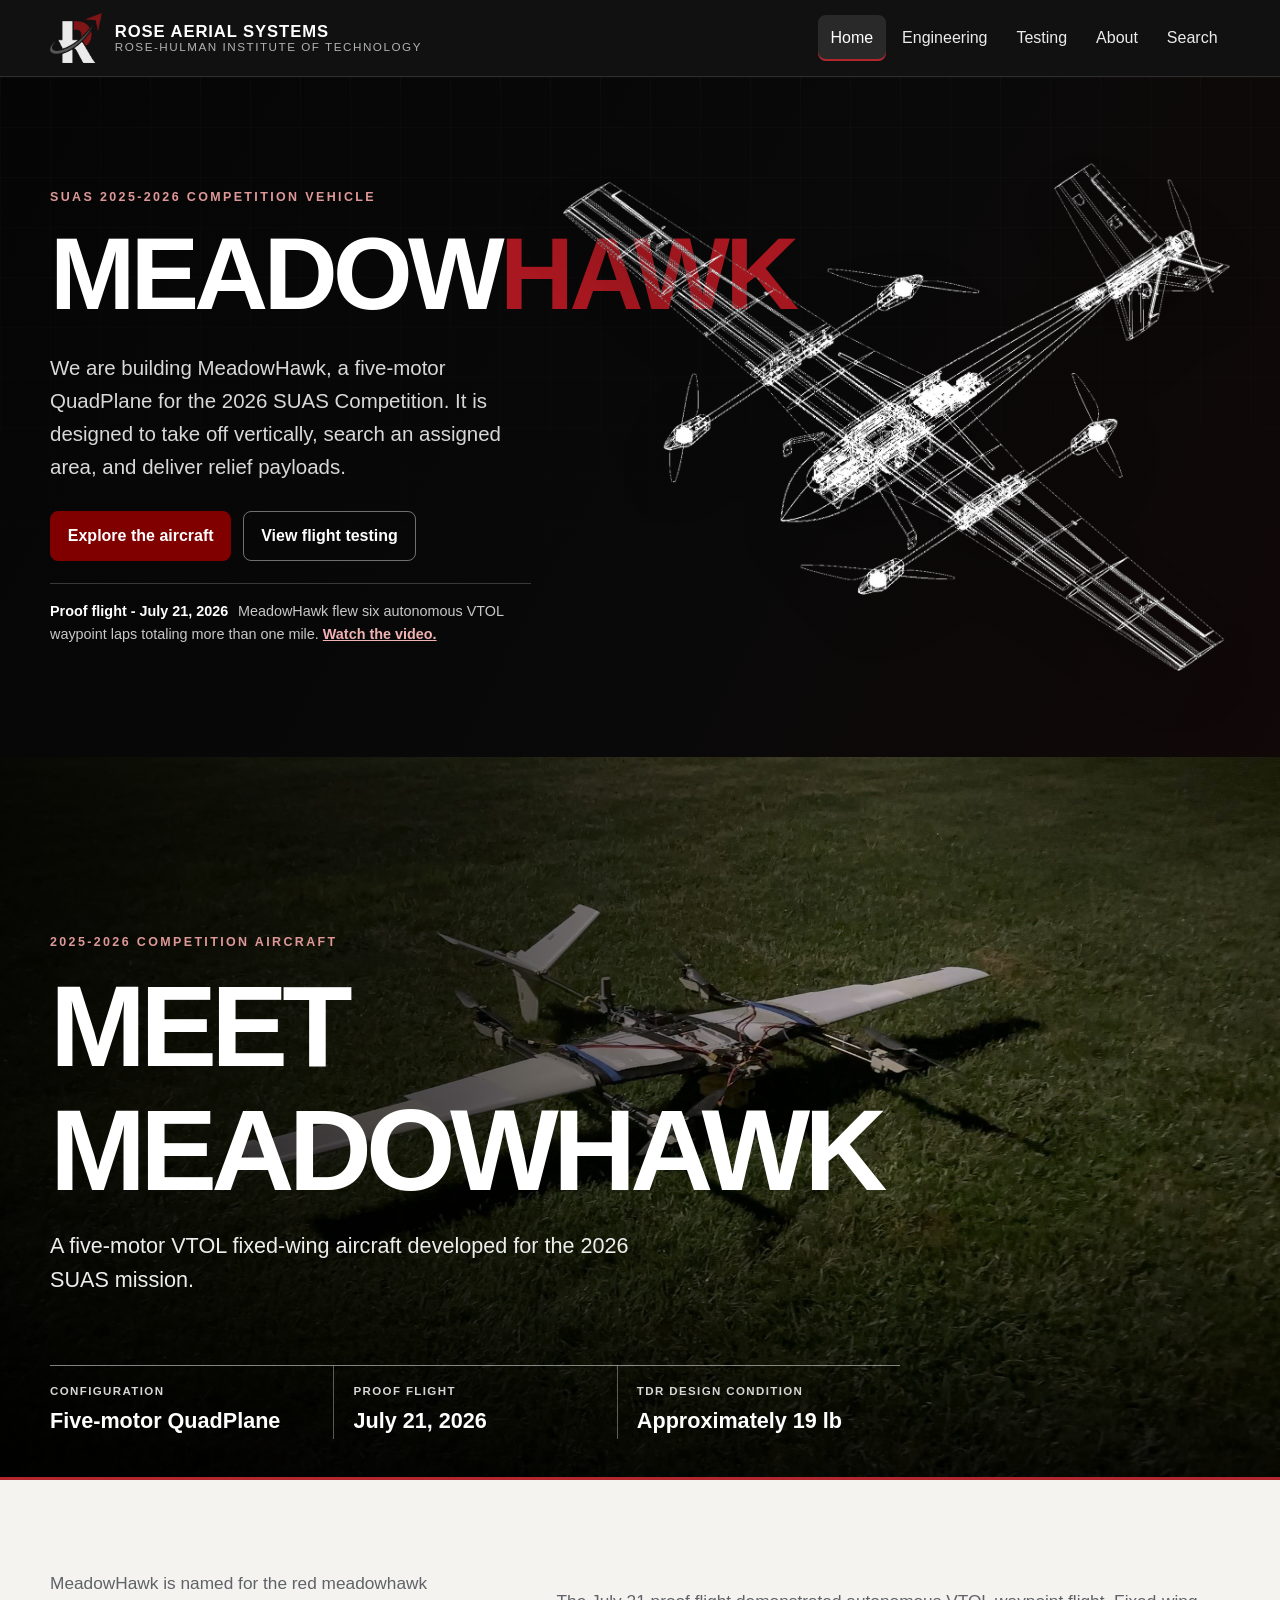
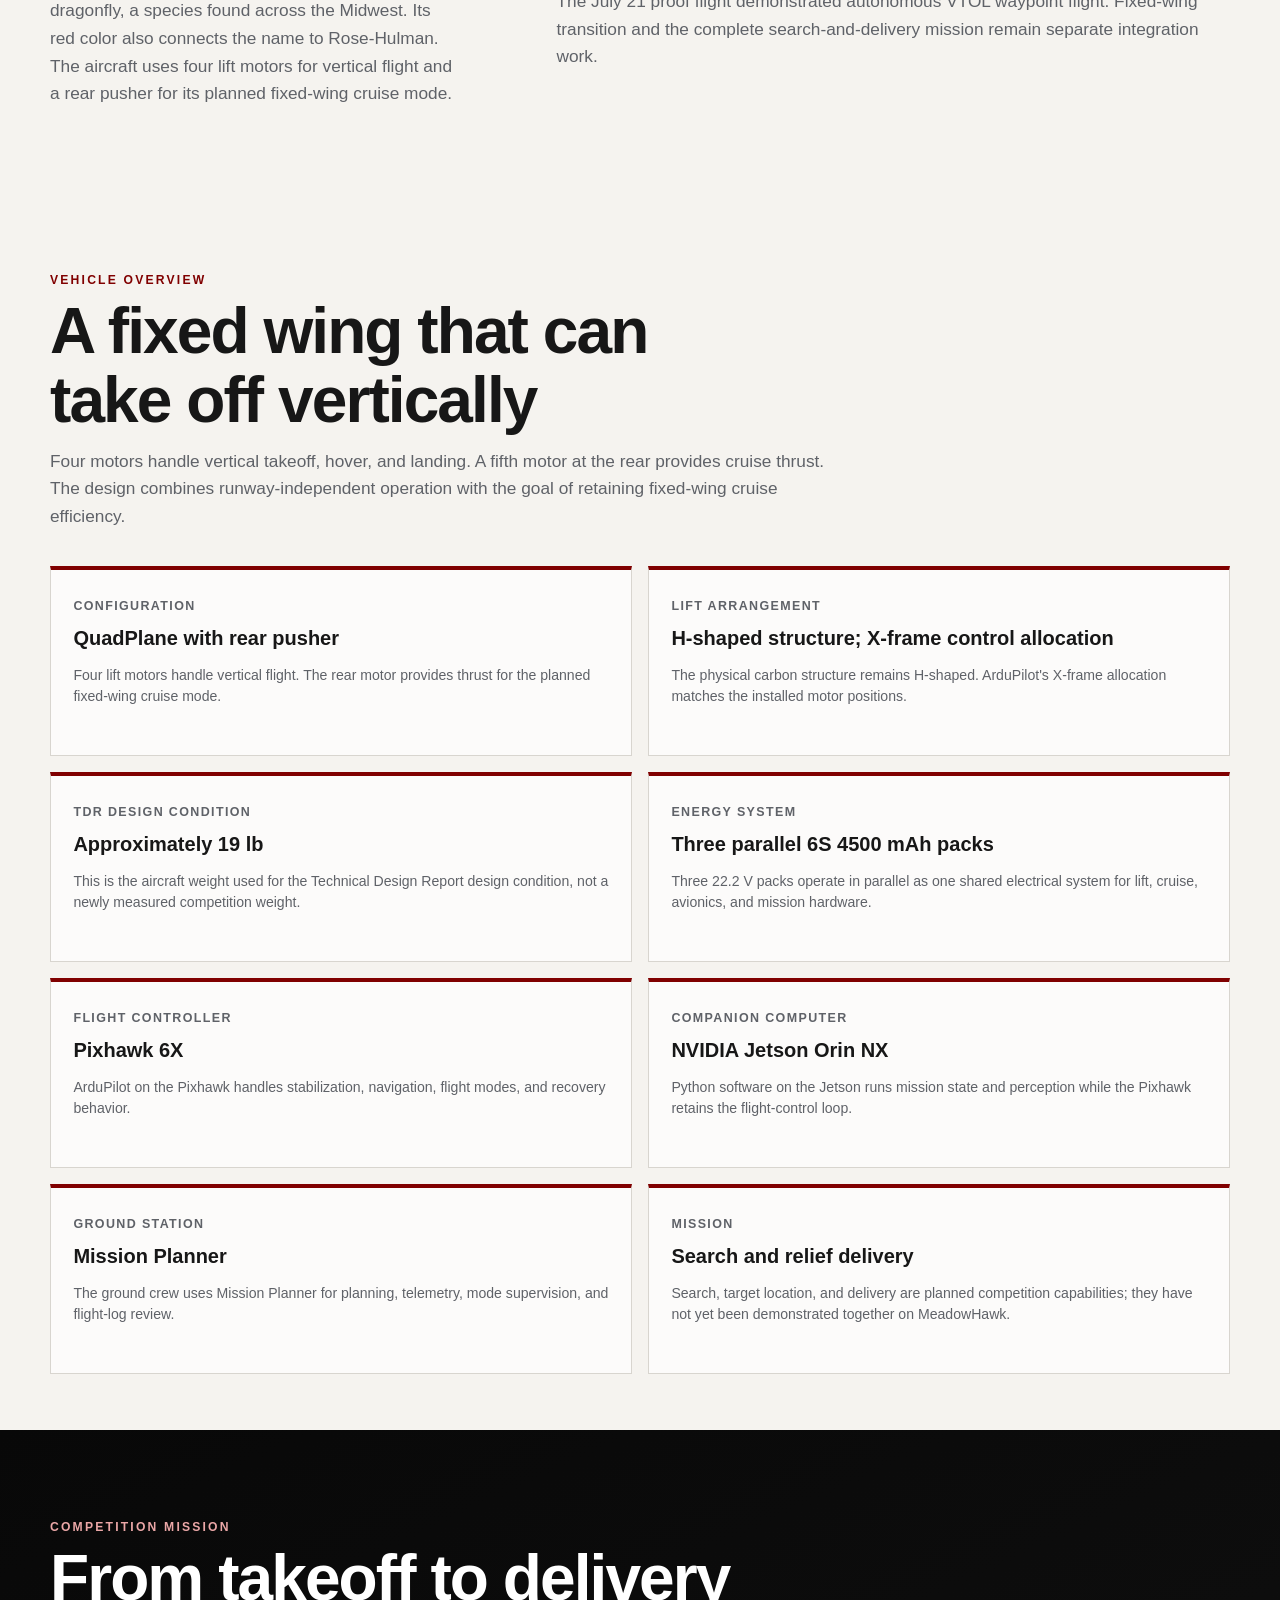
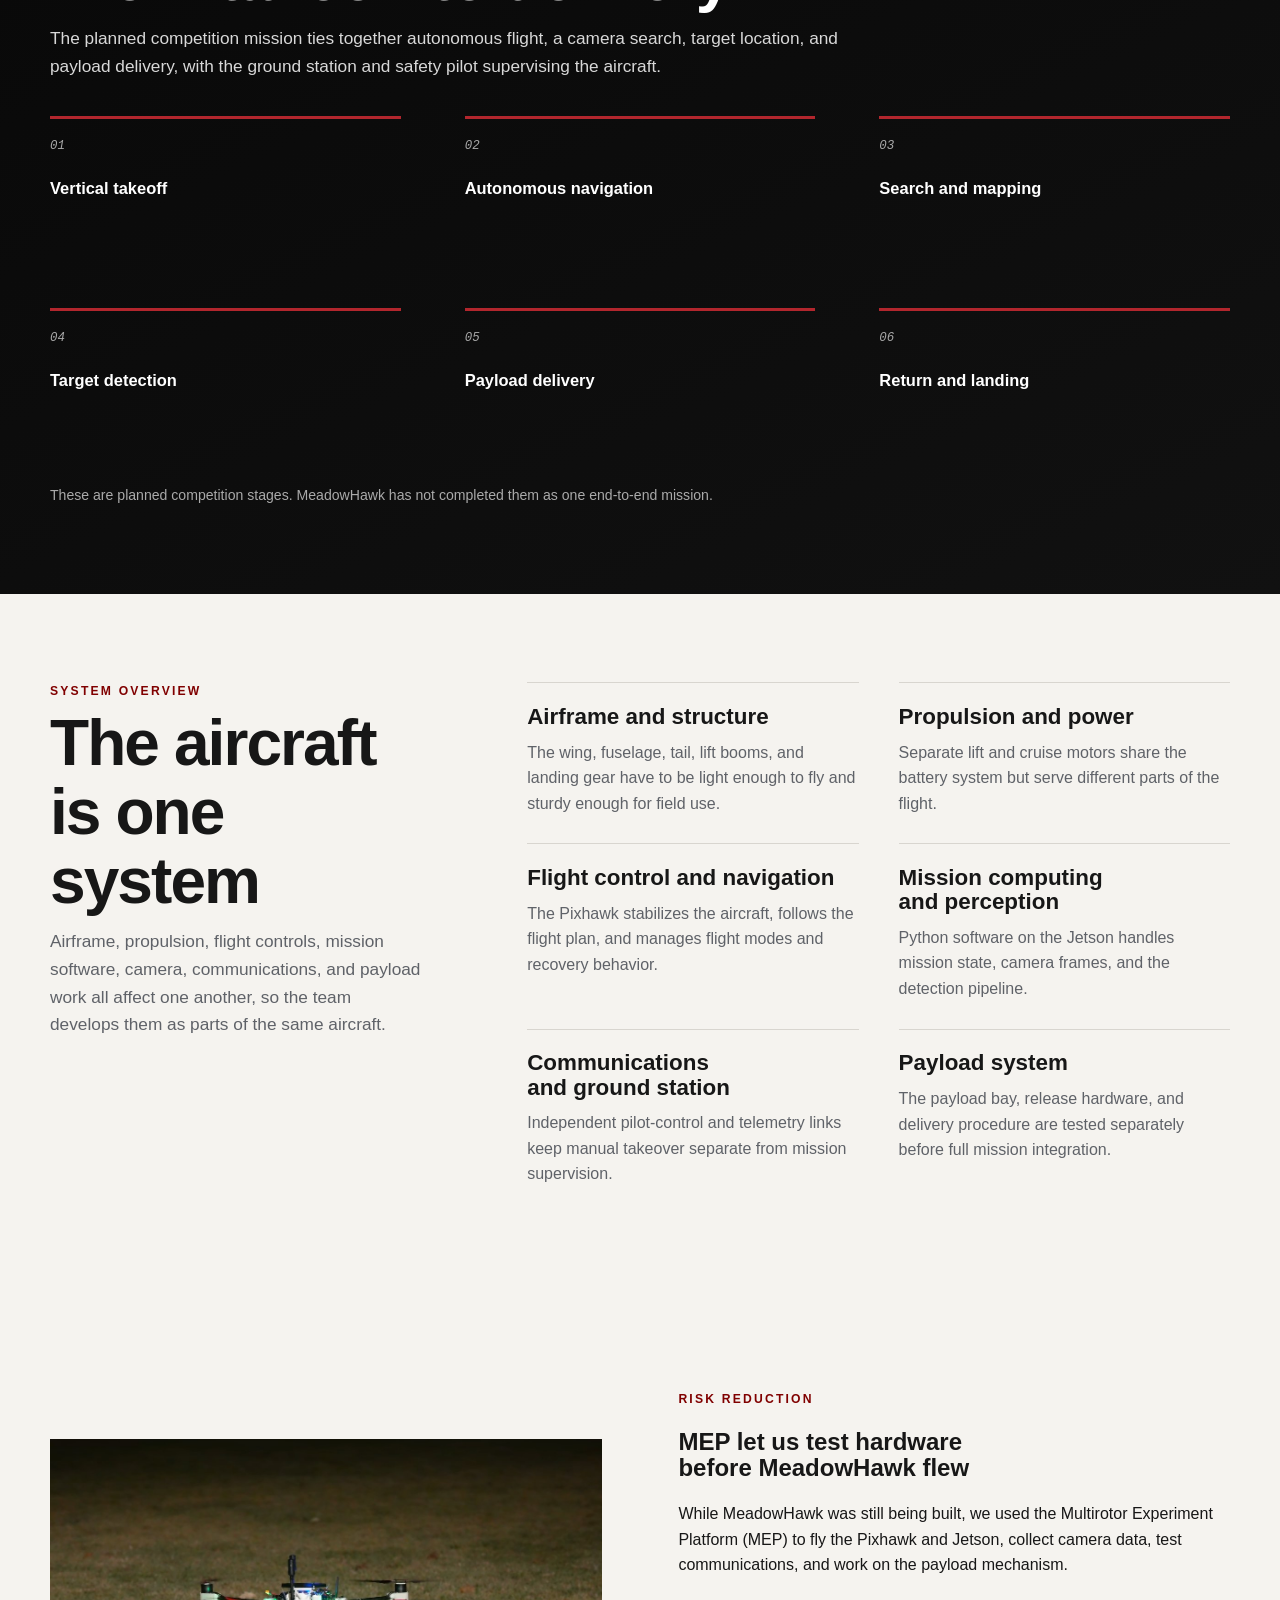
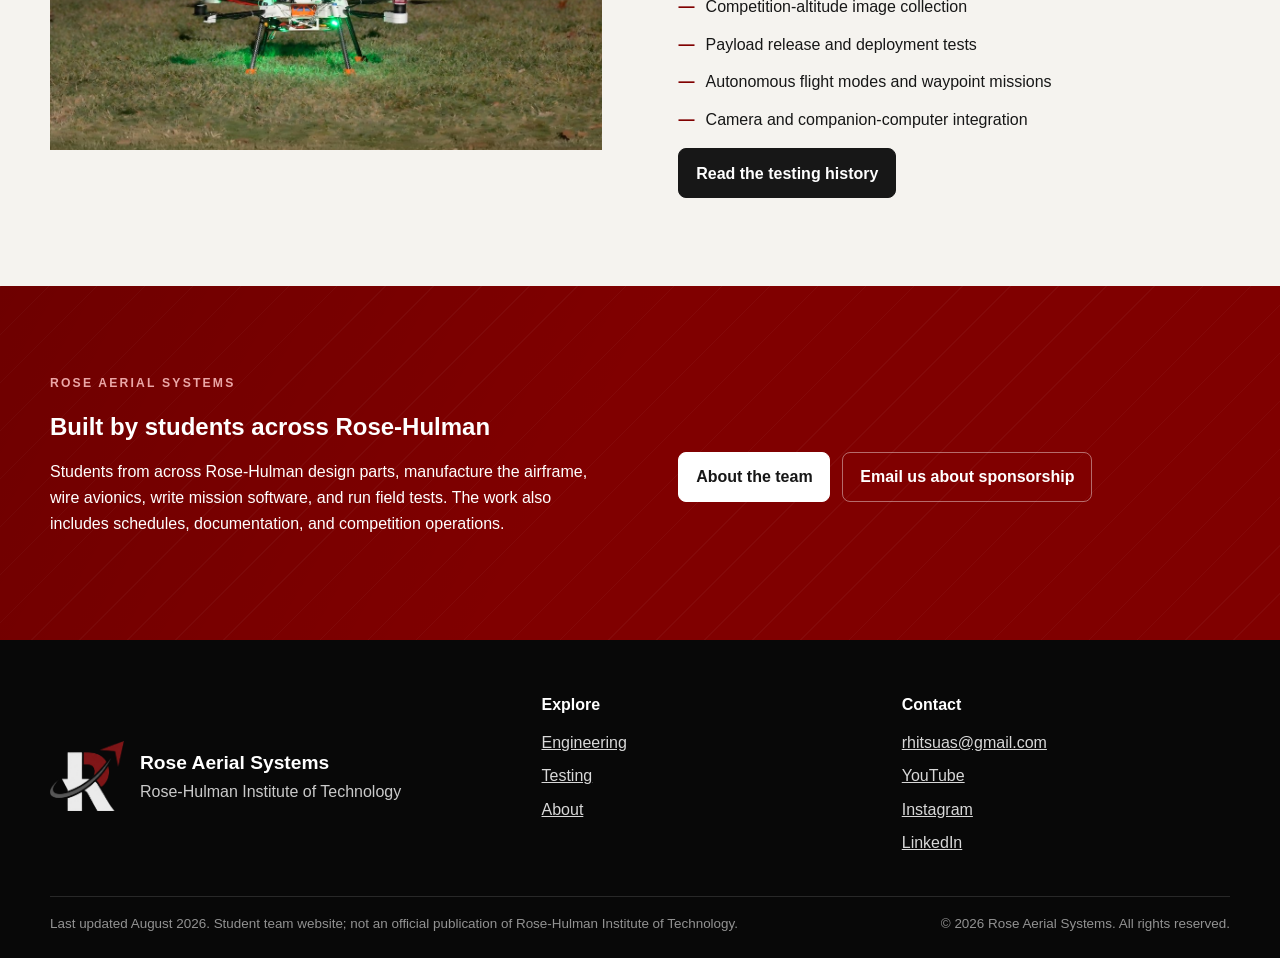
==== commit 80046ecb: "RASWEB REV_5 Major page revisions and additions." ====
--- a/index.html
+++ b/index.html
@@ -8,9 +8,9 @@
   <title>Rose Aerial Systems | MeadowHawk</title>
   <link rel="icon" href="assets/img/favicon.png">
   <link rel="manifest" href="site.webmanifest">
-  <link rel="stylesheet" href="assets/css/styles.css">
-  <script src="assets/js/config.js" defer></script>
-  <script src="assets/js/site.js" defer></script>
+  <link rel="stylesheet" href="assets/css/styles.css?v=20260808d">
+  <script src="assets/js/config.js?v=20260808d" defer></script>
+  <script src="assets/js/site.js?v=20260808d" defer></script>
 </head>
 <body data-page="home">
   <a class="skip-link" href="#main-content">Skip to main content</a>
@@ -70,7 +70,7 @@
         </dl>
       </div>
       <div class="container vehicle-intro">
-        <p>MeadowHawk takes its name from the red meadowhawk dragonfly, found across the Midwest, and Rose-Hulman's red identity. The aircraft uses four lift motors for vertical flight and a rear pusher for its planned fixed-wing cruise mode.</p>
+        <p>MeadowHawk is named for the red meadowhawk dragonfly, a species found across the Midwest. Its red color also connects the name to Rose-Hulman. The aircraft uses four lift motors for vertical flight and a rear pusher for its planned fixed-wing cruise mode.</p>
         <p>The July 21 proof flight demonstrated autonomous VTOL waypoint flight. Fixed-wing transition and the complete search-and-delivery mission remain separate integration work.</p>
       </div>
     </section>
@@ -199,11 +199,11 @@
         <div>
           <span class="kicker">Rose Aerial Systems</span>
           <h2 id="team-cta-title">Built by students across Rose-Hulman</h2>
-          <p>Rose Aerial Systems brings students together to design, manufacture, integrate, and flight-test unmanned aircraft. Along the way, members build practical skills in engineering, project management, and field operations.</p>
+          <p>Students from across Rose-Hulman design parts, manufacture the airframe, wire avionics, write mission software, and run field tests. The work also includes schedules, documentation, and competition operations.</p>
         </div>
         <div class="button-row">
-          <a class="button light" href="team.html">Meet the team</a>
-          <a class="button secondary" href="mailto:rhitsuas@gmail.com?subject=Rose%20Aerial%20Systems%20sponsorship%20inquiry" data-email-link data-email-label="Sponsor the Team by Emailing Us" data-email-subject="sponsorshipSubject">Sponsor the Team by Emailing Us</a>
+          <a class="button light" href="team.html">About the team</a>
+          <a class="button secondary" href="mailto:rhitsuas@gmail.com?subject=Rose%20Aerial%20Systems%20sponsorship%20inquiry" data-email-link data-email-label="Email us about sponsorship" data-email-subject="sponsorshipSubject">Email us about sponsorship</a>
         </div>
       </div>
     </section>
@@ -231,7 +231,7 @@
           <a href="#" data-config-href="linkedinUrl" data-optional-link hidden>LinkedIn</a>
         </div>
       </div>
-      <div class="footer-bottom">Last updated <span data-config="lastUpdated">August 2026</span>. Student team website; not an official publication of Rose-Hulman Institute of Technology.</div>
+      <div class="footer-bottom"><span>Last updated <span data-config="lastUpdated">August 2026</span>. Student team website; not an official publication of Rose-Hulman Institute of Technology.</span><span>&copy; <span data-config="copyrightYear">2026</span> Rose Aerial Systems. All rights reserved.</span></div>
     </div>
   </footer>
 
--- a/assets/css/styles.css
+++ b/assets/css/styles.css
@@ -312,7 +312,7 @@
   text-decoration-color: #efb6b6;
   text-underline-offset: .18em;
 }
-.container { width: min(var(--max), calc(100% - 2rem)); margin: auto; }
+.container { width: min(var(--max), calc(100% - 2rem)); margin-inline: auto; }
 .section-heading {
   max-width: 800px;
   margin-bottom: 2.2rem;
@@ -364,30 +364,20 @@
 .spec-grid {
   display: grid;
   grid-template-columns: repeat(2, minmax(0,1fr));
-  column-gap: clamp(2rem, 6vw, 5rem);
+  gap: 1rem;
 }
 .spec {
   position: relative;
-  min-height: 176px;
-  padding: 1.4rem 0;
-  overflow: hidden;
-  background: transparent;
-  border-top: 1px solid var(--line);
+  min-height: 190px;
+  padding: 1.4rem;
+  overflow: hidden;
+  background: rgba(255,255,255,.72);
+  border: 1px solid var(--line);
+  border-top: 4px solid var(--rose);
   outline: none;
-  transition: background-color .2s ease;
-}
-.spec::before {
-  content: "";
-  position: absolute;
-  top: 0;
-  right: 0;
-  left: 0;
-  height: 3px;
-  background: var(--rose);
-  transform: scaleX(0);
-  transform-origin: left;
-  transition: transform .2s ease;
-}
+  transition: background-color .2s ease, border-color .2s ease, transform .2s ease;
+}
+.spec::before { display: none; }
 .spec-label {
   color: var(--muted);
   font-size: .78rem;
@@ -402,27 +392,16 @@
   line-height: 1.25;
 }
 .spec .spec-detail {
-  max-height: 0;
-  margin: 0;
-  overflow: hidden;
+  max-height: none;
+  margin: .9rem 0 0;
   color: var(--muted);
   font-size: .88rem;
   line-height: 1.48;
-  opacity: 0;
-  transform: translateY(8px);
-  transition: max-height .25s ease, margin-top .25s ease, opacity .2s ease, transform .2s ease;
-}
-.spec:hover,
-.spec:focus { background: rgba(255,255,255,.62); }
-.spec:hover::before,
-.spec:focus::before { transform: scaleX(1); }
-.spec:hover > .spec-detail,
-.spec:focus > .spec-detail {
-  max-height: 9rem;
-  margin-top: 1rem;
   opacity: 1;
   transform: none;
 }
+.spec:hover,
+.spec:focus { background: var(--white); border-color: #b8b2a9; transform: translateY(-2px); }
 .spec:focus-visible { outline: 3px solid #8d0d15; outline-offset: 4px; }
 
 .mission-flow {
@@ -517,6 +496,36 @@
   align-items: center;
   gap: clamp(2rem, 6vw, 5rem);
 }
+.quadplane-layout {
+  display: grid;
+  grid-template-columns: minmax(0, .92fr) minmax(360px, 1.08fr);
+  gap: 0;
+  align-items: stretch;
+  overflow: hidden;
+  background: rgba(255,255,255,.78);
+  border: 1px solid var(--line);
+}
+.quadplane-copy { min-width: 0; padding: clamp(1.6rem, 4vw, 3.25rem); }
+.quadplane-figure { display: grid; grid-template-rows: 1fr auto; margin: 0; background: #fff; border-left: 1px solid var(--line); }
+.quadplane-figure img {
+  width: 100%;
+  height: 100%;
+  min-height: 420px;
+  object-fit: contain;
+  background: #fff;
+}
+.quadplane-figure .caption { margin: 0; padding: .8rem 1rem; color: #eee; background: #111; }
+.quadplane-points {
+  grid-column: 1 / -1;
+  display: grid;
+  grid-template-columns: repeat(3, minmax(0, 1fr));
+  gap: .25rem clamp(1.5rem, 4vw, 3.5rem);
+  margin: 0;
+  padding: 1.25rem clamp(1.6rem, 4vw, 3.25rem);
+  border-top: 1px solid var(--line);
+}
+.airframe-crop { aspect-ratio: 4 / 3; }
+.airframe-crop img { width: 100%; height: 100%; object-fit: cover; object-position: center; }
 .media-frame {
   overflow: hidden;
   background: transparent;
@@ -556,10 +565,10 @@
 .about-mosaic img {
   width: 100%;
   height: 100%;
-  object-fit: contain;
+  object-fit: cover;
   transition: transform .35s ease;
 }
-.about-mosaic-main img { object-fit: contain; }
+.about-mosaic-main img { object-fit: cover; }
 .about-mosaic-item:hover img { transform: scale(1.025); }
 .subteam-card {
   display: flex;
@@ -601,6 +610,46 @@
 .profile-copy { padding: 1.35rem; }
 .profile-card h3 { margin: 0; }
 .profile-role { margin: .25rem 0 .75rem; color: var(--rose); font-weight: 800; }
+.team-members-section { background: #eeebe5; }
+.team-member-grid { gap: clamp(1.2rem, 3vw, 2rem); }
+.team-member-card { min-width: 0; outline: none; }
+.member-portrait {
+  position: relative;
+  isolation: isolate;
+  overflow: hidden;
+  aspect-ratio: 4 / 5;
+  background: #c9c2b9;
+}
+.member-portrait img {
+  width: 100%;
+  height: 100%;
+  object-fit: cover;
+  opacity: .92;
+  transition: opacity .25s ease, transform .35s ease;
+}
+.member-bio {
+  position: absolute;
+  z-index: 1;
+  inset: 0;
+  display: grid;
+  align-content: end;
+  padding: 1.4rem;
+  color: var(--white);
+  background: linear-gradient(180deg, rgba(0,0,0,.04) 18%, rgba(0,0,0,.78) 100%);
+  opacity: 0;
+  pointer-events: none;
+  transform: translateY(8px);
+  transition: opacity .25s ease, transform .25s ease;
+}
+.member-bio p { margin: 0; font-size: .98rem; line-height: 1.5; }
+.member-caption { padding: 1rem 0 .1rem; border-bottom: 1px solid var(--line); }
+.member-caption h3 { margin: 0; font-size: 1.38rem; }
+.member-caption p { margin: .2rem 0 0; color: var(--rose); font-weight: 800; }
+.team-member-card:hover .member-portrait img,
+.team-member-card:focus .member-portrait img { opacity: .58; transform: scale(1.025); }
+.team-member-card:hover .member-bio,
+.team-member-card:focus .member-bio { opacity: 1; transform: none; }
+.team-member-card:focus-visible { outline: 3px solid var(--rose); outline-offset: 5px; }
 .caption { margin: .7rem 0 0; color: var(--muted); font-size: .9rem; }
 .dark .caption { color: #bdbdbd; }
 .check-list { padding: 0; list-style: none; }
@@ -643,11 +692,10 @@
   background: linear-gradient(90deg, var(--rose-light) 0 18%, #333 18% 100%);
 }
 .page-hero-layout {
-  --edge-gutter: max(1rem, calc((100vw - var(--max)) / 2));
   position: relative;
   z-index: 1;
   display: grid;
-  grid-template-columns: minmax(0, .82fr) minmax(360px, 1.18fr);
+  grid-template-columns: repeat(2, minmax(0, 1fr));
   align-items: center;
   gap: clamp(2rem, 5vw, 4.5rem);
 }
@@ -655,8 +703,7 @@
 .page-hero p:not(.eyebrow) { max-width: 760px; color: #d0d0d0; font-size: 1.15rem; }
 .page-hero-media {
   margin: 0;
-  width: calc(100% + var(--edge-gutter));
-  margin-right: calc(var(--edge-gutter) * -1);
+  width: 100%;
   overflow: hidden;
   background: transparent;
   border: 0;
@@ -674,6 +721,139 @@
   border-top: 1px solid rgba(255,255,255,.14);
   font-size: .82rem;
 }
+.engineering-hero {
+  position: relative;
+  display: grid;
+  min-height: clamp(520px, 66vh, 720px);
+  padding: 0;
+  background: #080808;
+}
+.engineering-hero::before {
+  z-index: 1;
+  opacity: 1;
+  background: linear-gradient(90deg, rgba(4,4,4,.78) 0%, rgba(4,4,4,.56) 48%, rgba(4,4,4,.44) 100%);
+}
+.engineering-hero::after { z-index: 3; }
+.engineering-hero-image {
+  position: absolute;
+  z-index: 0;
+  inset: 0;
+  width: 100%;
+  height: 100%;
+  max-width: none;
+  object-fit: cover;
+  object-position: center 48%;
+  opacity: .58;
+  filter: saturate(.78) contrast(1.04);
+}
+.engineering-hero-content {
+  position: relative;
+  z-index: 2;
+  display: grid;
+  align-items: end;
+  min-height: clamp(520px, 66vh, 720px);
+  padding-top: clamp(5rem, 12vw, 9rem);
+  padding-bottom: clamp(4rem, 8vw, 6.5rem);
+}
+.engineering-hero-copy {
+  max-width: 730px;
+  padding: clamp(1.35rem, 3vw, 2.2rem);
+  background: rgba(5,5,5,.58);
+  border-left: 4px solid var(--rose-light);
+  backdrop-filter: blur(2px);
+}
+.engineering-hero-copy h1 { max-width: 10ch; }
+
+.subsystem-section {
+  background:
+    linear-gradient(rgba(245,243,239,.94), rgba(245,243,239,.94)),
+    url("../img/aircraft-wireframe.png") center / min(860px, 70vw) no-repeat;
+}
+.subsystem-explorer { overflow: hidden; border: 1px solid #bbb6ad; background: rgba(255,255,255,.74); }
+.subsystem-tabs {
+  display: grid;
+  grid-template-columns: repeat(7, minmax(0, 1fr));
+  gap: .45rem;
+  padding: .85rem;
+  border-bottom: 1px solid #bbb6ad;
+}
+.subsystem-tab {
+  min-height: 52px;
+  padding: .75rem .7rem;
+  color: var(--ink);
+  background: rgba(255,255,255,.58);
+  border: 1px solid #c9c4bb;
+  border-radius: 0;
+  font-size: .82rem;
+  font-weight: 750;
+  line-height: 1.2;
+  text-align: left;
+  cursor: pointer;
+}
+.subsystem-tab:hover { border-color: var(--rose); color: var(--rose); }
+.subsystem-tab[aria-selected="true"] { color: var(--white); background: var(--black); border-color: var(--black); }
+.subsystem-panel { padding: clamp(1.25rem, 3vw, 2.5rem); background: rgba(255,255,255,.96); }
+.subsystem-panel:not([hidden]) { animation: subsystem-panel-in .2s ease-out; }
+@keyframes subsystem-panel-in {
+  from { opacity: .4; transform: translateY(5px); }
+  to { opacity: 1; transform: none; }
+}
+.subsystem-panel-grid { display: grid; grid-template-columns: minmax(0, .9fr) minmax(300px, 1.1fr); gap: clamp(1.5rem, 4vw, 3.5rem); align-items: center; }
+.subsystem-panel-copy { min-width: 0; }
+.subsystem-panel h3 { margin: 0 0 .85rem; font-size: clamp(1.85rem, 4vw, 3rem); letter-spacing: -.035em; }
+.subsystem-panel-copy > p:not(.subsystem-status) { margin: 0; color: #373737; font-size: 1.03rem; }
+.subsystem-status { margin: 0 0 .8rem; color: var(--rose); font-size: .72rem; font-weight: 850; letter-spacing: .14em; text-transform: uppercase; }
+.subsystem-status.proof { color: #5d2700; }
+.system-facts { display: grid; gap: 0; margin: 1.35rem 0 0; border-top: 1px solid var(--line); }
+.system-facts div { display: grid; grid-template-columns: minmax(112px, .36fr) minmax(0, 1fr); gap: .8rem; padding: .8rem 0; border-bottom: 1px solid var(--line); }
+.system-facts dt { color: var(--rose); font-size: .74rem; font-weight: 850; letter-spacing: .08em; text-transform: uppercase; }
+.system-facts dd { margin: 0; color: #3d3d3d; font-size: .92rem; line-height: 1.45; }
+.subsystem-media { min-width: 0; margin: 0; overflow: hidden; background: #111; }
+.subsystem-media img { width: 100%; height: 100%; aspect-ratio: 4 / 3; object-fit: cover; }
+.subsystem-media figcaption { padding: .75rem .9rem; color: #d9d9d9; background: #111; font-size: .82rem; line-height: 1.4; }
+.subsystem-media.diagram-media { background: #fff; }
+.subsystem-media.diagram-media img { object-fit: contain; background: #fff; }
+.evidence-pair {
+  display: grid;
+  grid-template-columns: repeat(2, minmax(0, 1fr));
+  gap: 1rem;
+  margin-top: 1.5rem;
+}
+.evidence-pair figure { min-width: 0; margin: 0; }
+.evidence-pair .media-frame { aspect-ratio: 16 / 10; background: #111; }
+.evidence-pair .media-frame img { width: 100%; height: 100%; object-fit: cover; }
+.gcs-section { background: #ece9e3; }
+.gcs-layout {
+  display: grid;
+  grid-template-columns: minmax(0, 1.25fr) minmax(300px, .75fr);
+  gap: clamp(1.5rem, 4vw, 3rem);
+  align-items: start;
+}
+.gcs-primary, .gcs-secondary { margin: 0; }
+.gcs-primary .media-frame { aspect-ratio: 18 / 7; background: #111; }
+.gcs-primary img { width: 100%; height: 100%; object-fit: cover; }
+.gcs-copy { padding: 0 clamp(.5rem, 2vw, 1.5rem); }
+.gcs-copy .system-facts { margin-top: 0; }
+.gcs-secondary {
+  width: min(100%, 760px);
+  margin: clamp(1.5rem, 4vw, 3rem) 0 0 auto;
+  display: grid;
+  grid-template-columns: minmax(250px, .6fr) minmax(0, .4fr);
+  align-items: end;
+  gap: 1rem;
+}
+.gcs-secondary .media-frame { aspect-ratio: 4 / 3; }
+.gcs-secondary img { width: 100%; height: 100%; object-fit: cover; object-position: center 42%; }
+.gcs-secondary .caption { margin: 0; padding: 1rem; border-left: 3px solid var(--rose); }
+.team-work-gallery {
+  display: grid;
+  grid-template-columns: repeat(2, minmax(0, 1fr));
+  gap: 1rem;
+}
+.team-work-gallery figure { min-width: 0; margin: 0; }
+.team-work-gallery .media-frame { aspect-ratio: 4 / 3; background: #111; }
+.team-work-gallery img { width: 100%; height: 100%; object-fit: cover; }
+.team-work-gallery figure:first-child img { object-position: center 42%; }
 .breadcrumb {
   display: flex;
   gap: .45rem;
@@ -712,6 +892,21 @@
 .timeline-entry h2 { margin: .35rem 0 .55rem; font-size: clamp(1.7rem, 4vw, 2.6rem); }
 .timeline-entry p { max-width: 850px; }
 .timeline-media { margin-top: 1.2rem; max-width: 800px; }
+.timeline-gallery {
+  display: grid;
+  grid-template-columns: repeat(2, minmax(0, 1fr));
+  gap: 1rem;
+  max-width: 920px;
+  margin-top: 1.35rem;
+}
+.timeline-gallery figure { min-width: 0; margin: 0; }
+.timeline-gallery .media-frame { aspect-ratio: 4 / 3; background: #111; }
+.timeline-gallery .media-frame img { width: 100%; height: 100%; object-fit: cover; }
+.early-design-gallery .media-frame { background: #fff; }
+.early-design-gallery .media-frame img { object-fit: contain; }
+.field-test-gallery figure:nth-child(3) img,
+.proof-flight-gallery figure:nth-child(3) img { object-position: center 42%; }
+.software-test-gallery figure:first-child img { object-position: center 38%; }
 .video-card {
   max-width: 850px;
   margin: 1.4rem 0 0;
@@ -783,7 +978,7 @@
 .footer-links { display: grid; gap: .5rem; align-content: start; }
 .footer-links h2 { margin: 0 0 .5rem; color: var(--white); font-size: 1rem; }
 .footer-links a { color: #d8d8d8; }
-.footer-bottom { margin-top: 2.5rem; padding-top: 1rem; border-top: 1px solid #282828; color: #929292; font-size: .84rem; }
+.footer-bottom { display: flex; flex-wrap: wrap; justify-content: space-between; gap: .65rem 2rem; margin-top: 2.5rem; padding-top: 1rem; border-top: 1px solid #282828; color: #929292; font-size: .84rem; }
 
 .search-dialog {
   width: min(720px, calc(100% - 2rem));
@@ -807,6 +1002,7 @@
 
 @media (max-width: 1100px) {
   .mission-flow { grid-template-columns: repeat(3, minmax(0, 1fr)); }
+  .subsystem-tabs { grid-template-columns: repeat(4, minmax(0, 1fr)); }
 }
 
 @media (max-width: 940px) {
@@ -829,6 +1025,9 @@
   .hero-art img { width: 100%; }
   .page-hero-layout { grid-template-columns: 1fr; }
   .page-hero-media { width: 100%; max-width: 900px; margin-right: 0; }
+  .quadplane-layout, .subsystem-panel-grid, .gcs-layout { grid-template-columns: 1fr; }
+  .quadplane-figure { border-top: 1px solid var(--line); border-left: 0; }
+  .quadplane-points { grid-template-columns: repeat(2, minmax(0, 1fr)); }
   .systems-layout { grid-template-columns: 1fr; gap: 2.5rem; }
   .grid.four, .spec-grid { grid-template-columns: repeat(2, minmax(0,1fr)); }
   .sponsor-grid { grid-template-columns: repeat(2, minmax(0,1fr)); }
@@ -862,6 +1061,9 @@
   .vehicle-intro { grid-template-columns: 1fr; gap: 1.5rem; }
   .section { padding: 4rem 0; }
   .page-hero { padding: 3.75rem 0 3.25rem; }
+  .engineering-hero { min-height: 540px; padding: 0; }
+  .engineering-hero-content { min-height: 540px; padding-top: 5rem; padding-bottom: 4rem; }
+  .engineering-hero-copy { padding: 1.2rem; }
   .grid.two, .grid.three, .grid.four, .split, .footer-grid { grid-template-columns: 1fr; }
   .spec-grid, .systems-grid, .grid.subteam-grid { grid-template-columns: 1fr; }
   .mission-flow { grid-template-columns: 1fr; }
@@ -872,6 +1074,11 @@
   .about-purpose > :last-child { order: -1; }
   .about-mosaic { grid-template-columns: 1fr; }
   .about-mosaic-main { grid-column: auto; }
+  .timeline-gallery, .evidence-pair, .team-work-gallery { grid-template-columns: 1fr; }
+  .gcs-secondary { grid-template-columns: 1fr; margin-left: 0; }
+  .gcs-secondary .caption { border-top: 1px solid var(--line); border-left: 0; }
+  .quadplane-points, .subsystem-tabs { grid-template-columns: repeat(2, minmax(0, 1fr)); }
+  .system-facts div { grid-template-columns: 1fr; gap: .25rem; }
   .subnav { top: 76px; }
   .sponsor-grid { grid-template-columns: 1fr; }
 }
@@ -891,6 +1098,8 @@
     opacity: 1;
     transform: none;
   }
+  .team-member-card .member-portrait img { opacity: .58; }
+  .team-member-card .member-bio { opacity: 1; transform: none; }
 }
 
 @media (prefers-reduced-motion: reduce) {
@@ -899,5 +1108,6 @@
   .spec,
   .mission-step,
   .subteam-card,
-  .about-mosaic img { transform: none !important; }
-}
+  .about-mosaic img,
+  .member-portrait img { transform: none !important; }
+}
